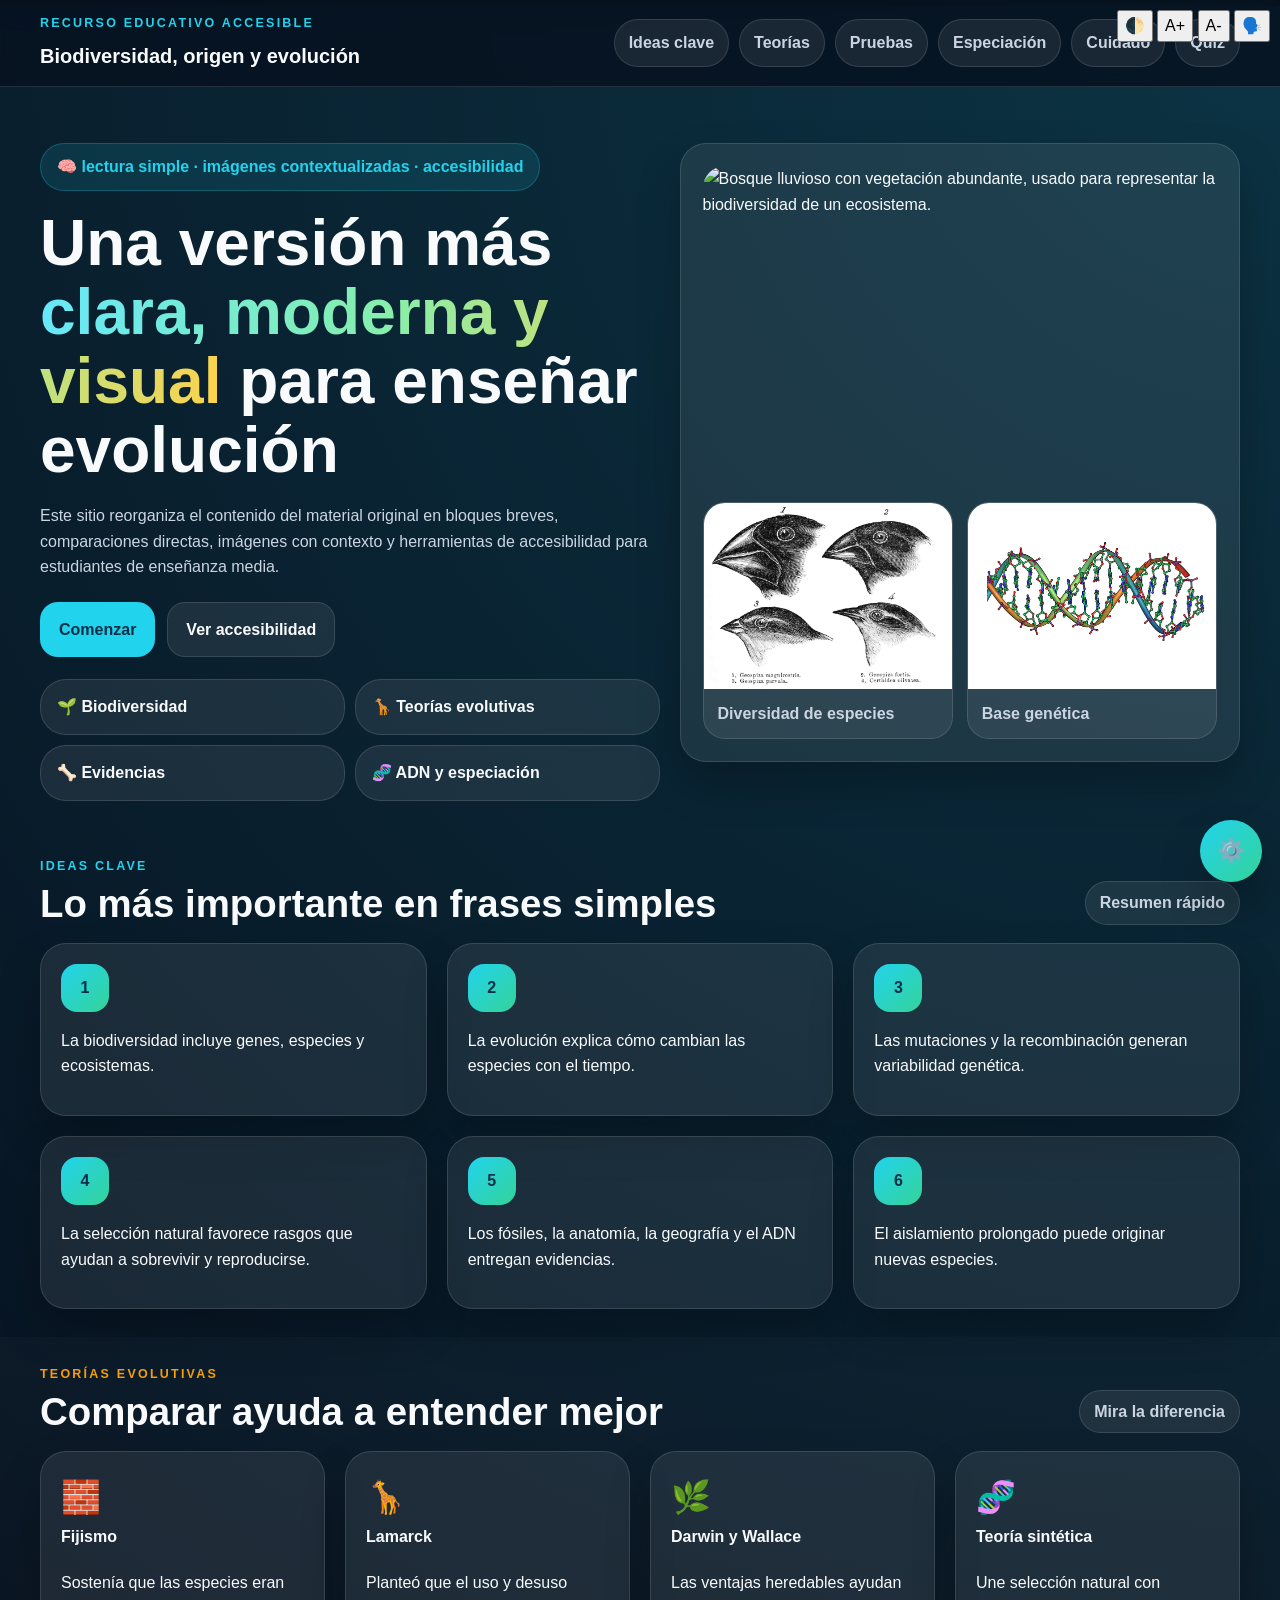
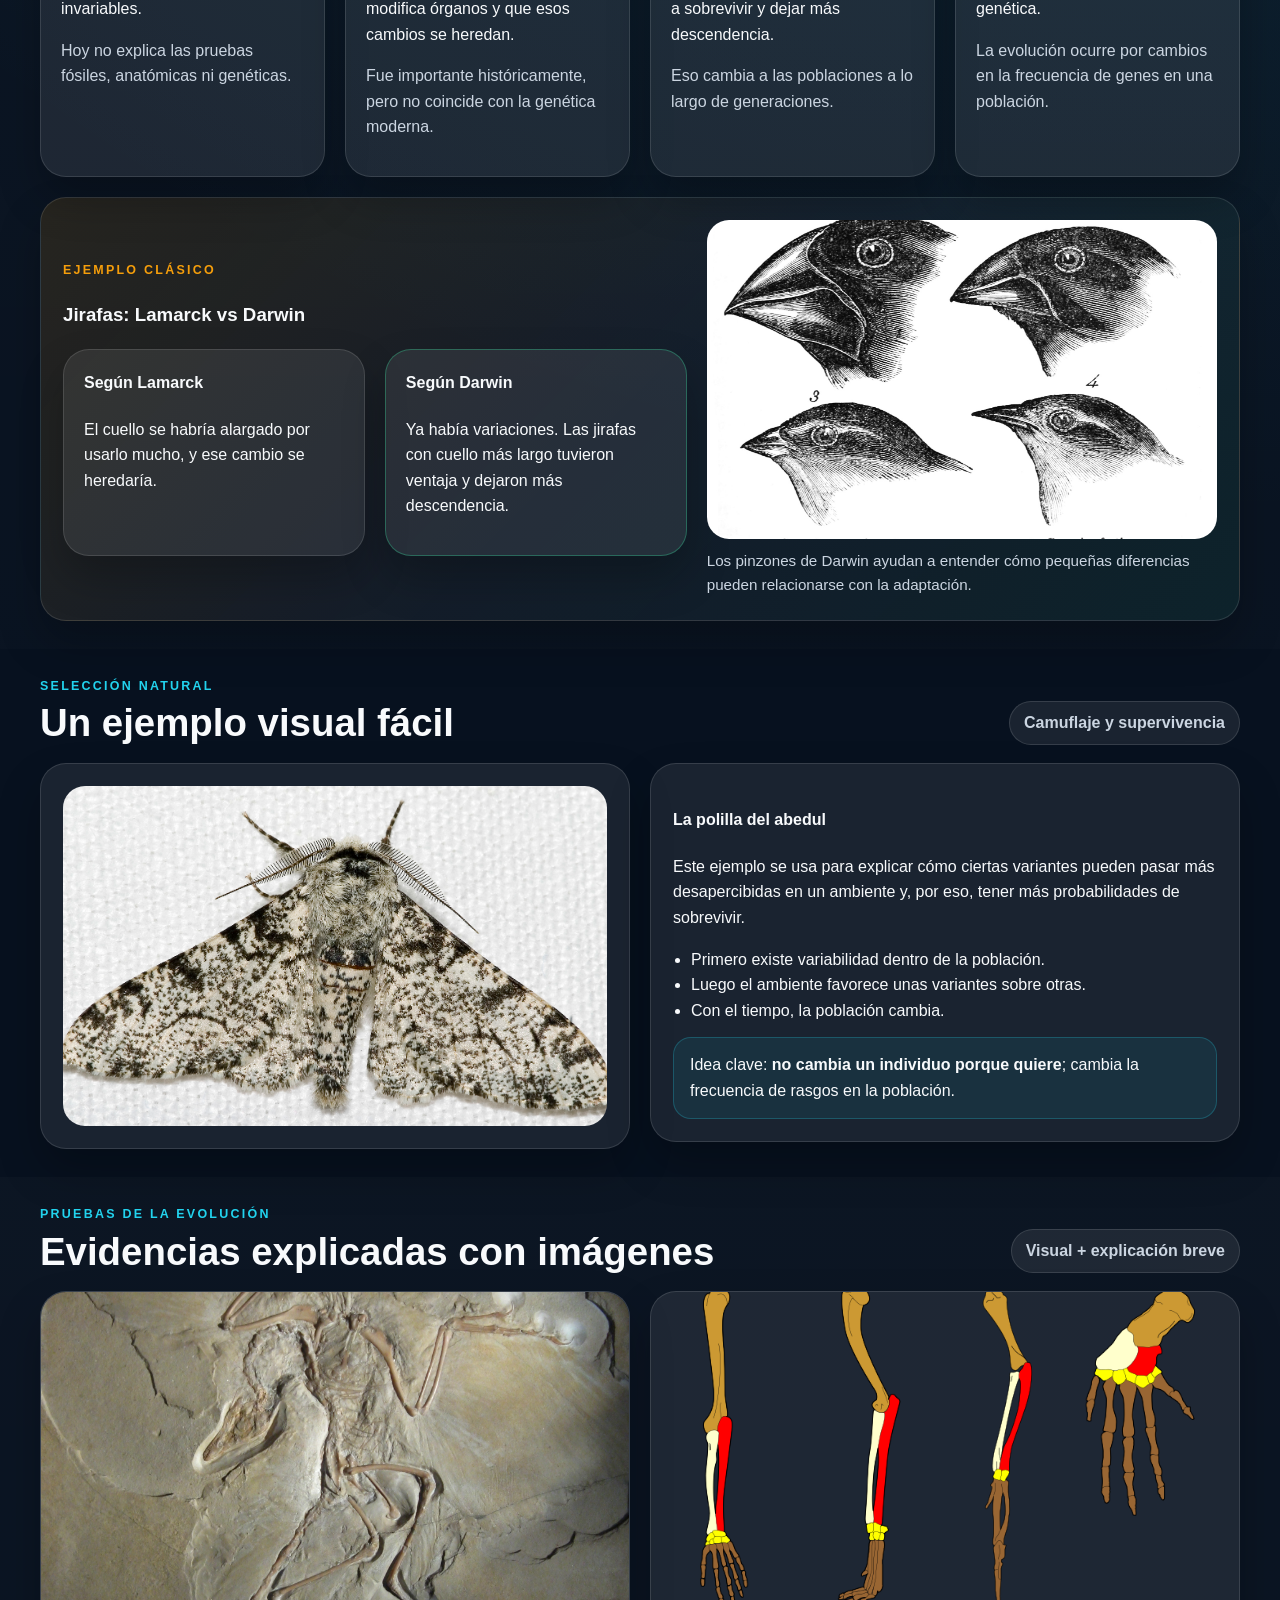
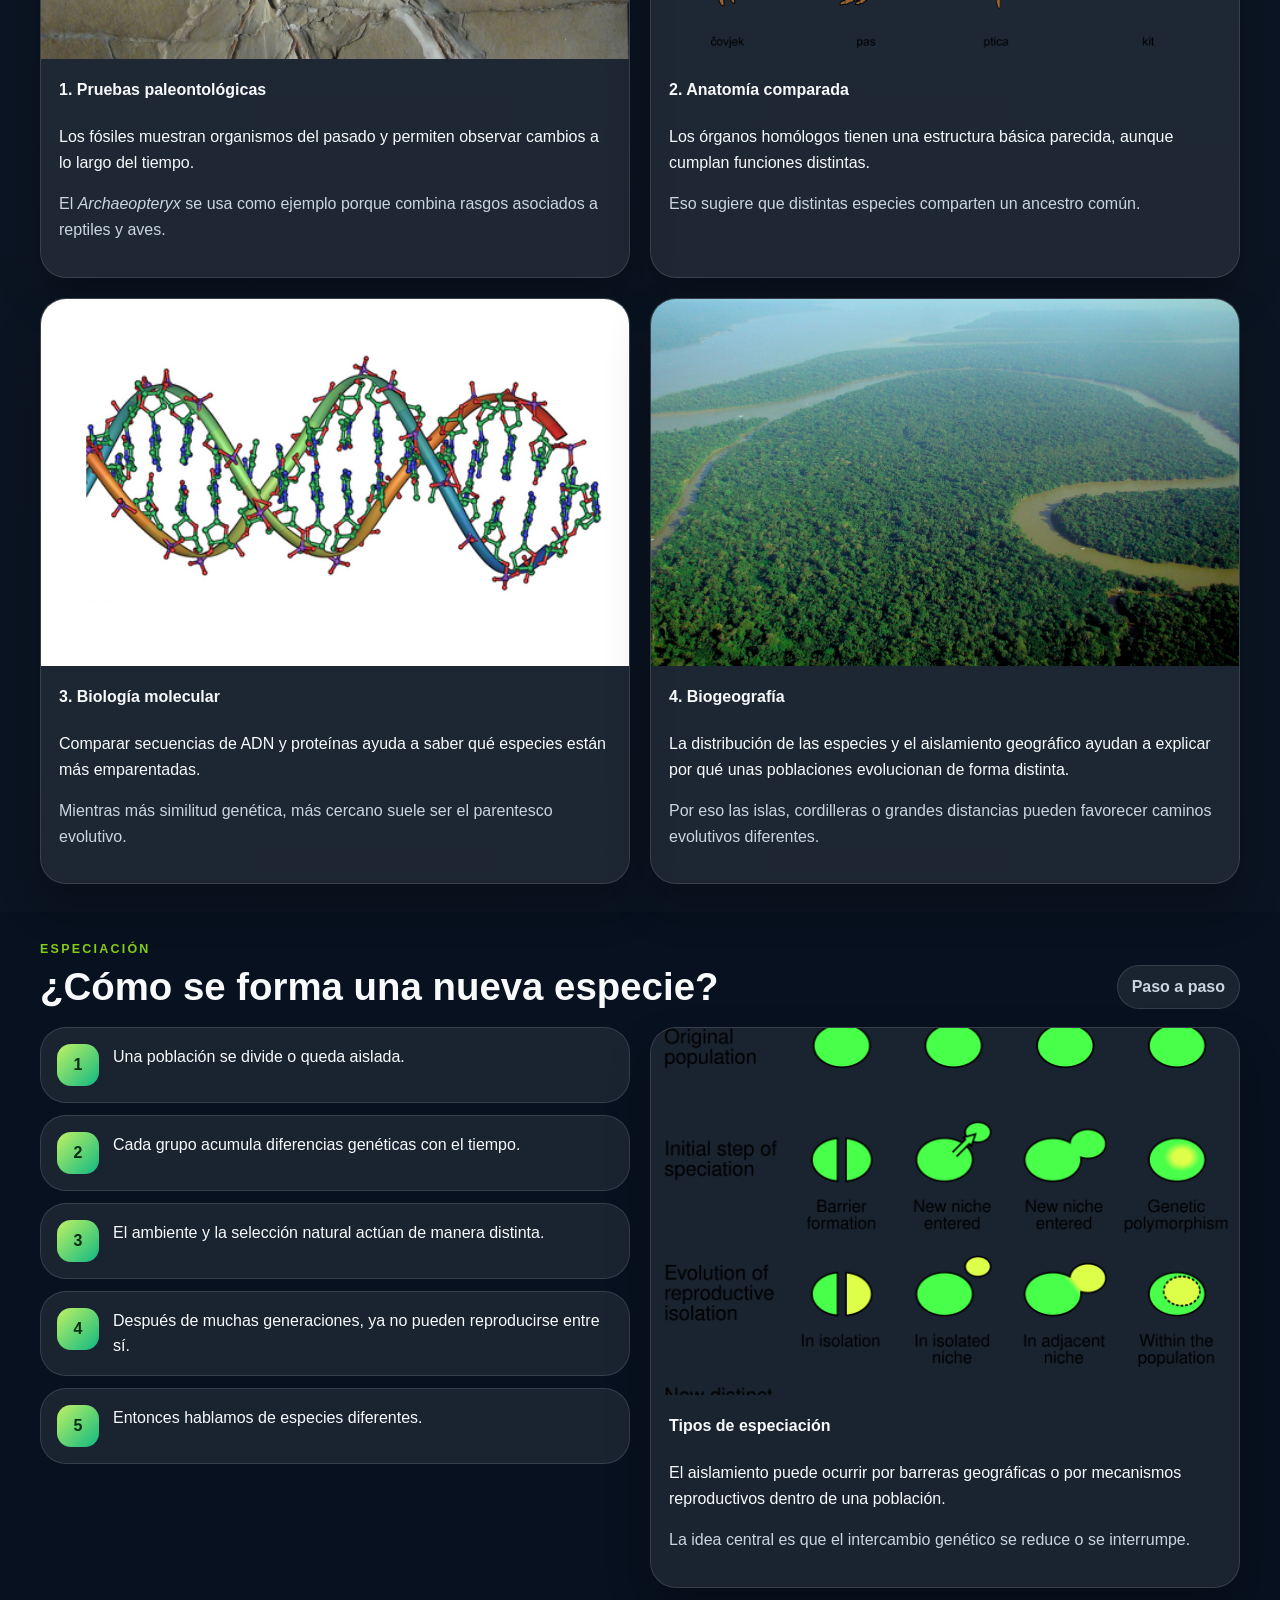
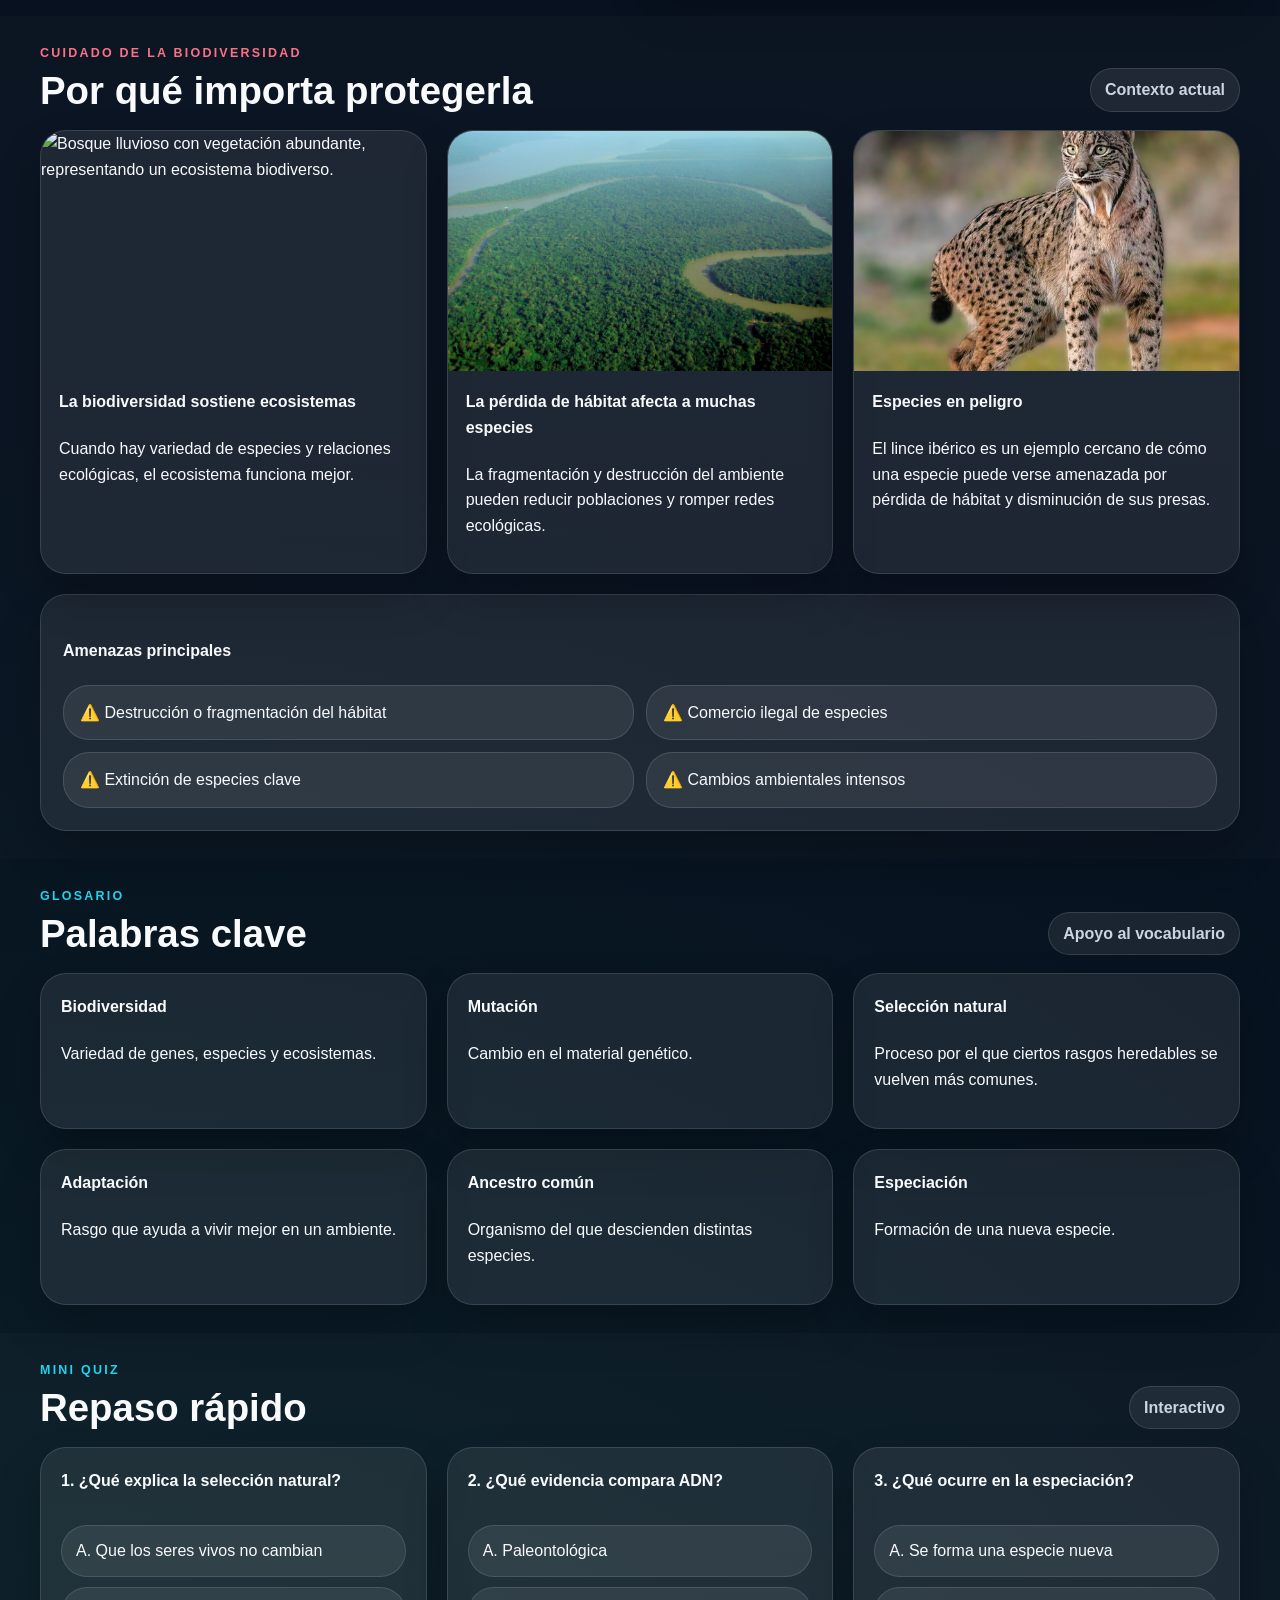
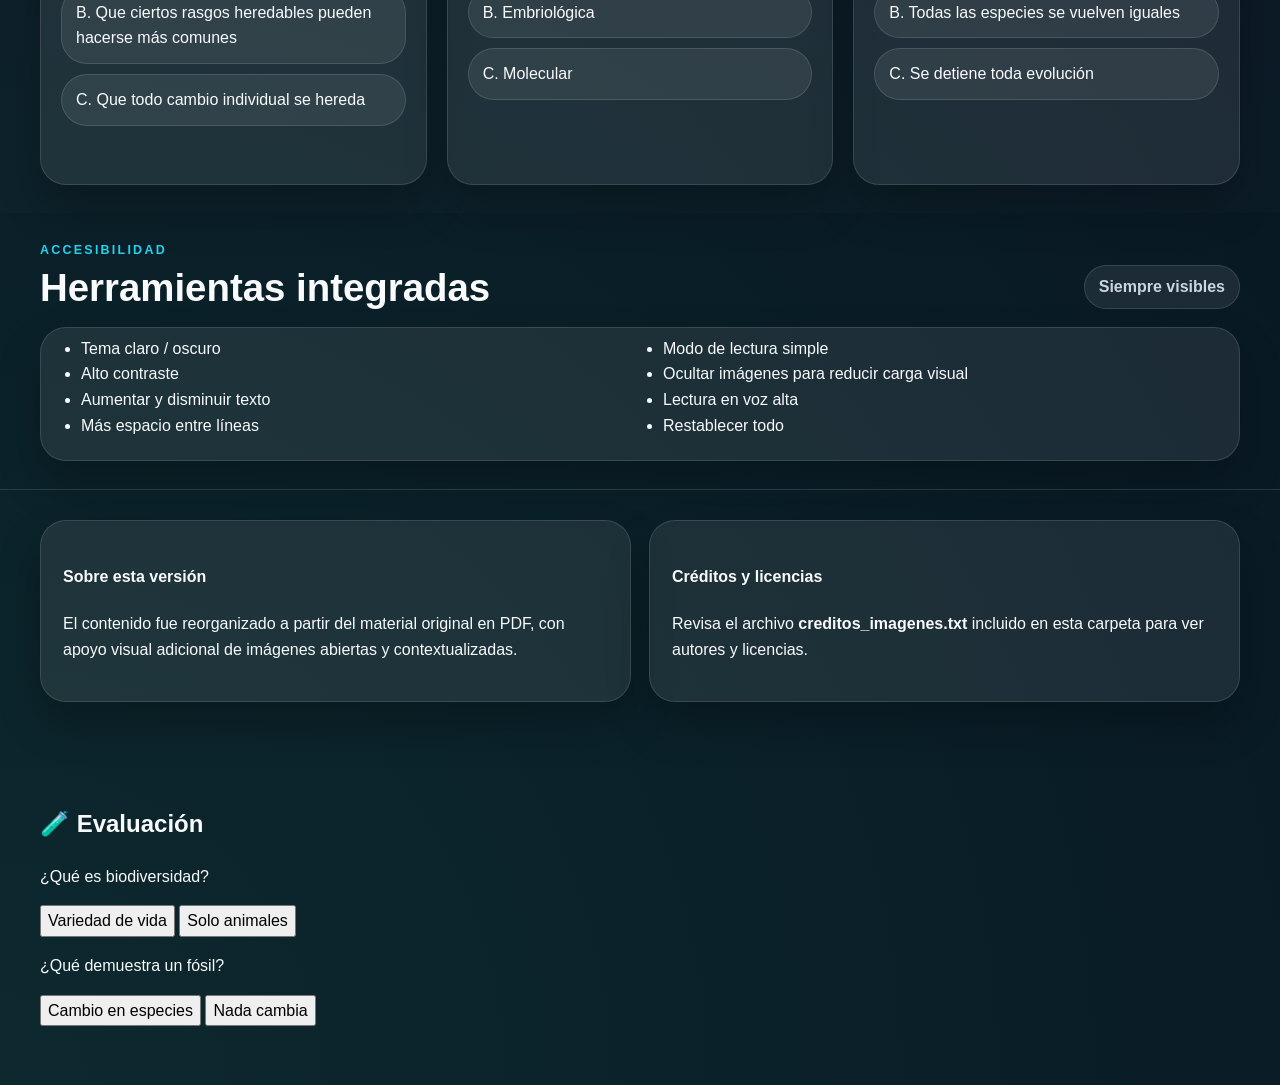
==== index.html @ 5fc5a7a3 "Add files via upload" ====
<!DOCTYPE html>
<html lang="es">
<head>
  <meta charset="UTF-8">
  <meta name="viewport" content="width=device-width, initial-scale=1.0">
  <title>Biodiversidad, origen y evolución | versión visual accesible</title>
  <meta name="description" content="Sitio educativo visual y accesible para enseñanza media sobre biodiversidad, origen y evolución.">
  <link rel="stylesheet" href="assets/css/styles.css">
</head>
<body>
  <a class="skip-link" href="#contenido">Saltar al contenido</a>

  <header class="site-header">
    <div class="container topbar">
      <div class="brand">
        <p class="eyebrow">Recurso educativo accesible</p>
        <h1>Biodiversidad, origen y evolución</h1>
      </div>
      <nav class="nav" aria-label="Navegación principal">
        <a href="#ideas">Ideas clave</a>
        <a href="#teorias">Teorías</a>
        <a href="#pruebas">Pruebas</a>
        <a href="#especiacion">Especiación</a>
        <a href="#cuidado">Cuidado</a>
        <a href="#quiz">Quiz</a>
      </nav>
    </div>
  </header>

  <main id="contenido">
    <section class="hero">
      <div class="container hero-grid">
        <div class="hero-copy">
          <span class="badge">🧠 lectura simple · imágenes contextualizadas · accesibilidad</span>
          <h2>Una versión más <span>clara, moderna y visual</span> para enseñar evolución</h2>
          <p>
            Este sitio reorganiza el contenido del material original en bloques breves, comparaciones directas,
            imágenes con contexto y herramientas de accesibilidad para estudiantes de enseñanza media.
          </p>
          <div class="cta-group">
            <a class="btn btn-primary" href="#ideas">Comenzar</a>
            <a class="btn btn-secondary" href="#accesibilidad">Ver accesibilidad</a>
          </div>
          <div class="hero-highlights">
            <div class="mini-card">🌱 Biodiversidad</div>
            <div class="mini-card">🦒 Teorías evolutivas</div>
            <div class="mini-card">🦴 Evidencias</div>
            <div class="mini-card">🧬 ADN y especiación</div>
          </div>
        </div>
        <div class="hero-visual panel image-stack">
          <img src="assets/img/biodiversidad-rainforest.jpg" alt="Bosque lluvioso con vegetación abundante, usado para representar la biodiversidad de un ecosistema." class="hero-main-image">
          <div class="stack-row">
            <article class="stack-card">
              <img src="assets/img/darwin-finches.jpg" alt="Ilustración clásica de pinzones de Darwin con picos distintos.">
              <p>Diversidad de especies</p>
            </article>
            <article class="stack-card">
              <img src="assets/img/dna-helix.png" alt="Ilustración de una doble hélice de ADN.">
              <p>Base genética</p>
            </article>
          </div>
        </div>
      </div>
    </section>

    <section id="ideas" class="section container">
      <div class="section-head">
        <div>
          <p class="eyebrow">Ideas clave</p>
          <h3>Lo más importante en frases simples</h3>
        </div>
        <span class="pill">Resumen rápido</span>
      </div>
      <div class="grid grid-3">
        <article class="card"><div class="num">1</div><p>La biodiversidad incluye genes, especies y ecosistemas.</p></article>
        <article class="card"><div class="num">2</div><p>La evolución explica cómo cambian las especies con el tiempo.</p></article>
        <article class="card"><div class="num">3</div><p>Las mutaciones y la recombinación generan variabilidad genética.</p></article>
        <article class="card"><div class="num">4</div><p>La selección natural favorece rasgos que ayudan a sobrevivir y reproducirse.</p></article>
        <article class="card"><div class="num">5</div><p>Los fósiles, la anatomía, la geografía y el ADN entregan evidencias.</p></article>
        <article class="card"><div class="num">6</div><p>El aislamiento prolongado puede originar nuevas especies.</p></article>
      </div>
    </section>

    <section id="teorias" class="section section-tinted">
      <div class="container">
        <div class="section-head">
          <div>
            <p class="eyebrow amber">Teorías evolutivas</p>
            <h3>Comparar ayuda a entender mejor</h3>
          </div>
          <span class="pill">Mira la diferencia</span>
        </div>

        <div class="grid grid-4">
          <article class="card theory-card">
            <div class="icon">🧱</div>
            <h4>Fijismo</h4>
            <p>Sostenía que las especies eran invariables.</p>
            <p class="muted">Hoy no explica las pruebas fósiles, anatómicas ni genéticas.</p>
          </article>
          <article class="card theory-card">
            <div class="icon">🦒</div>
            <h4>Lamarck</h4>
            <p>Planteó que el uso y desuso modifica órganos y que esos cambios se heredan.</p>
            <p class="muted">Fue importante históricamente, pero no coincide con la genética moderna.</p>
          </article>
          <article class="card theory-card">
            <div class="icon">🌿</div>
            <h4>Darwin y Wallace</h4>
            <p>Las ventajas heredables ayudan a sobrevivir y dejar más descendencia.</p>
            <p class="muted">Eso cambia a las poblaciones a lo largo de generaciones.</p>
          </article>
          <article class="card theory-card">
            <div class="icon">🧬</div>
            <h4>Teoría sintética</h4>
            <p>Une selección natural con genética.</p>
            <p class="muted">La evolución ocurre por cambios en la frecuencia de genes en una población.</p>
          </article>
        </div>

        <div class="compare panel">
          <div class="compare-copy">
            <p class="eyebrow amber">Ejemplo clásico</p>
            <h3>Jirafas: Lamarck vs Darwin</h3>
            <div class="grid grid-2 compare-grid">
              <article class="card compare-card">
                <h4>Según Lamarck</h4>
                <p>El cuello se habría alargado por usarlo mucho, y ese cambio se heredaría.</p>
              </article>
              <article class="card compare-card positive">
                <h4>Según Darwin</h4>
                <p>Ya había variaciones. Las jirafas con cuello más largo tuvieron ventaja y dejaron más descendencia.</p>
              </article>
            </div>
          </div>
          <div class="compare-image">
            <img src="assets/img/darwin-finches.jpg" alt="Ilustración de pinzones de Darwin con picos distintos, usada para representar la idea de adaptación y selección natural.">
            <p class="caption">Los pinzones de Darwin ayudan a entender cómo pequeñas diferencias pueden relacionarse con la adaptación.</p>
          </div>
        </div>
      </div>
    </section>

    <section class="section container">
      <div class="section-head">
        <div>
          <p class="eyebrow">Selección natural</p>
          <h3>Un ejemplo visual fácil</h3>
        </div>
        <span class="pill">Camuflaje y supervivencia</span>
      </div>

      <div class="grid grid-2 feature-grid">
        <article class="panel image-panel">
          <img src="assets/img/peppered-moth.jpg" alt="Polilla del abedul con patrón moteado, ejemplo clásico usado para explicar selección natural e industrial melanism.">
        </article>
        <article class="panel feature-copy">
          <h4>La polilla del abedul</h4>
          <p>
            Este ejemplo se usa para explicar cómo ciertas variantes pueden pasar más desapercibidas en un ambiente y, por eso,
            tener más probabilidades de sobrevivir.
          </p>
          <ul class="clean-list">
            <li>Primero existe variabilidad dentro de la población.</li>
            <li>Luego el ambiente favorece unas variantes sobre otras.</li>
            <li>Con el tiempo, la población cambia.</li>
          </ul>
          <div class="callout">Idea clave: <strong>no cambia un individuo porque quiere</strong>; cambia la frecuencia de rasgos en la población.</div>
        </article>
      </div>
    </section>

    <section id="pruebas" class="section section-tinted">
      <div class="container">
        <div class="section-head">
          <div>
            <p class="eyebrow cyan">Pruebas de la evolución</p>
            <h3>Evidencias explicadas con imágenes</h3>
          </div>
          <span class="pill">Visual + explicación breve</span>
        </div>

        <div class="grid grid-2 image-lesson-grid">
          <article class="image-card panel">
            <img src="assets/img/archaeopteryx.jpg" alt="Fósil de Archaeopteryx, usado como ejemplo de forma transicional en evolución.">
            <div class="image-card-content">
              <h4>1. Pruebas paleontológicas</h4>
              <p>Los fósiles muestran organismos del pasado y permiten observar cambios a lo largo del tiempo.</p>
              <p class="muted">El <em>Archaeopteryx</em> se usa como ejemplo porque combina rasgos asociados a reptiles y aves.</p>
            </div>
          </article>

          <article class="image-card panel">
            <img src="assets/img/homologia-vertebrados.png" alt="Diagrama de estructuras homólogas en extremidades de vertebrados.">
            <div class="image-card-content">
              <h4>2. Anatomía comparada</h4>
              <p>Los órganos homólogos tienen una estructura básica parecida, aunque cumplan funciones distintas.</p>
              <p class="muted">Eso sugiere que distintas especies comparten un ancestro común.</p>
            </div>
          </article>

          <article class="image-card panel">
            <img src="assets/img/dna-helix.png" alt="Ilustración de una doble hélice de ADN para representar evidencia molecular.">
            <div class="image-card-content">
              <h4>3. Biología molecular</h4>
              <p>Comparar secuencias de ADN y proteínas ayuda a saber qué especies están más emparentadas.</p>
              <p class="muted">Mientras más similitud genética, más cercano suele ser el parentesco evolutivo.</p>
            </div>
          </article>

          <article class="image-card panel">
            <img src="assets/img/amazon-rainforest-aerial.jpg" alt="Vista aérea de la selva amazónica desde arriba.">
            <div class="image-card-content">
              <h4>4. Biogeografía</h4>
              <p>La distribución de las especies y el aislamiento geográfico ayudan a explicar por qué unas poblaciones evolucionan de forma distinta.</p>
              <p class="muted">Por eso las islas, cordilleras o grandes distancias pueden favorecer caminos evolutivos diferentes.</p>
            </div>
          </article>
        </div>
      </div>
    </section>

    <section id="especiacion" class="section container">
      <div class="section-head">
        <div>
          <p class="eyebrow lime">Especiación</p>
          <h3>¿Cómo se forma una nueva especie?</h3>
        </div>
        <span class="pill">Paso a paso</span>
      </div>

      <div class="grid grid-2 speciation-grid">
        <div class="steps-col">
          <article class="step"><span class="step-num">1</span><p>Una población se divide o queda aislada.</p></article>
          <article class="step"><span class="step-num">2</span><p>Cada grupo acumula diferencias genéticas con el tiempo.</p></article>
          <article class="step"><span class="step-num">3</span><p>El ambiente y la selección natural actúan de manera distinta.</p></article>
          <article class="step"><span class="step-num">4</span><p>Después de muchas generaciones, ya no pueden reproducirse entre sí.</p></article>
          <article class="step"><span class="step-num">5</span><p>Entonces hablamos de especies diferentes.</p></article>
        </div>
        <article class="image-card panel">
          <img src="assets/img/speciation-modes.png" alt="Diagrama de distintos modos de especiación.">
          <div class="image-card-content">
            <h4>Tipos de especiación</h4>
            <p>El aislamiento puede ocurrir por barreras geográficas o por mecanismos reproductivos dentro de una población.</p>
            <p class="muted">La idea central es que el intercambio genético se reduce o se interrumpe.</p>
          </div>
        </article>
      </div>
    </section>

    <section id="cuidado" class="section section-tinted">
      <div class="container">
        <div class="section-head">
          <div>
            <p class="eyebrow rose">Cuidado de la biodiversidad</p>
            <h3>Por qué importa protegerla</h3>
          </div>
          <span class="pill">Contexto actual</span>
        </div>

        <div class="grid grid-3">
          <article class="image-card panel">
            <img src="assets/img/biodiversidad-rainforest.jpg" alt="Bosque lluvioso con vegetación abundante, representando un ecosistema biodiverso.">
            <div class="image-card-content">
              <h4>La biodiversidad sostiene ecosistemas</h4>
              <p>Cuando hay variedad de especies y relaciones ecológicas, el ecosistema funciona mejor.</p>
            </div>
          </article>

          <article class="image-card panel">
            <img src="assets/img/amazon-rainforest-aerial.jpg" alt="Vista aérea de la selva amazónica, usada para representar la escala de los ecosistemas y la fragmentación del hábitat.">
            <div class="image-card-content">
              <h4>La pérdida de hábitat afecta a muchas especies</h4>
              <p>La fragmentación y destrucción del ambiente pueden reducir poblaciones y romper redes ecológicas.</p>
            </div>
          </article>

          <article class="image-card panel">
            <img src="assets/img/lince-iberico.jpg" alt="Lince ibérico en estado silvestre.">
            <div class="image-card-content">
              <h4>Especies en peligro</h4>
              <p>El lince ibérico es un ejemplo cercano de cómo una especie puede verse amenazada por pérdida de hábitat y disminución de sus presas.</p>
            </div>
          </article>
        </div>

        <div class="threats panel">
          <h4>Amenazas principales</h4>
          <div class="threat-grid">
            <div class="threat">⚠️ Destrucción o fragmentación del hábitat</div>
            <div class="threat">⚠️ Comercio ilegal de especies</div>
            <div class="threat">⚠️ Extinción de especies clave</div>
            <div class="threat">⚠️ Cambios ambientales intensos</div>
          </div>
        </div>
      </div>
    </section>

    <section class="section container">
      <div class="section-head">
        <div>
          <p class="eyebrow">Glosario</p>
          <h3>Palabras clave</h3>
        </div>
        <span class="pill">Apoyo al vocabulario</span>
      </div>

      <div class="grid grid-3">
        <article class="card"><h4>Biodiversidad</h4><p>Variedad de genes, especies y ecosistemas.</p></article>
        <article class="card"><h4>Mutación</h4><p>Cambio en el material genético.</p></article>
        <article class="card"><h4>Selección natural</h4><p>Proceso por el que ciertos rasgos heredables se vuelven más comunes.</p></article>
        <article class="card"><h4>Adaptación</h4><p>Rasgo que ayuda a vivir mejor en un ambiente.</p></article>
        <article class="card"><h4>Ancestro común</h4><p>Organismo del que descienden distintas especies.</p></article>
        <article class="card"><h4>Especiación</h4><p>Formación de una nueva especie.</p></article>
      </div>
    </section>

    <section id="quiz" class="section section-tinted">
      <div class="container">
        <div class="section-head">
          <div>
            <p class="eyebrow cyan">Mini quiz</p>
            <h3>Repaso rápido</h3>
          </div>
          <span class="pill">Interactivo</span>
        </div>

        <div class="grid grid-3 quiz-grid">
          <article class="card quiz-card" data-answer="b">
            <h4>1. ¿Qué explica la selección natural?</h4>
            <button class="answer" data-choice="a">A. Que los seres vivos no cambian</button>
            <button class="answer" data-choice="b">B. Que ciertos rasgos heredables pueden hacerse más comunes</button>
            <button class="answer" data-choice="c">C. Que todo cambio individual se hereda</button>
            <p class="feedback" aria-live="polite"></p>
          </article>

          <article class="card quiz-card" data-answer="c">
            <h4>2. ¿Qué evidencia compara ADN?</h4>
            <button class="answer" data-choice="a">A. Paleontológica</button>
            <button class="answer" data-choice="b">B. Embriológica</button>
            <button class="answer" data-choice="c">C. Molecular</button>
            <p class="feedback" aria-live="polite"></p>
          </article>

          <article class="card quiz-card" data-answer="a">
            <h4>3. ¿Qué ocurre en la especiación?</h4>
            <button class="answer" data-choice="a">A. Se forma una especie nueva</button>
            <button class="answer" data-choice="b">B. Todas las especies se vuelven iguales</button>
            <button class="answer" data-choice="c">C. Se detiene toda evolución</button>
            <p class="feedback" aria-live="polite"></p>
          </article>
        </div>
      </div>
    </section>

    <section id="accesibilidad" class="section container">
      <div class="section-head">
        <div>
          <p class="eyebrow">Accesibilidad</p>
          <h3>Herramientas integradas</h3>
        </div>
        <span class="pill">Siempre visibles</span>
      </div>
      <div class="panel access-panel">
        <ul class="clean-list two-cols">
          <li>Tema claro / oscuro</li>
          <li>Alto contraste</li>
          <li>Aumentar y disminuir texto</li>
          <li>Más espacio entre líneas</li>
          <li>Modo de lectura simple</li>
          <li>Ocultar imágenes para reducir carga visual</li>
          <li>Lectura en voz alta</li>
          <li>Restablecer todo</li>
        </ul>
      </div>
    </section>
  </main>

  <footer class="site-footer">
    <div class="container footer-grid">
      <div class="panel">
        <h4>Sobre esta versión</h4>
        <p>
          El contenido fue reorganizado a partir del material original en PDF, con apoyo visual adicional de imágenes abiertas y contextualizadas.
        </p>
      </div>
      <div class="panel">
        <h4>Créditos y licencias</h4>
        <p>Revisa el archivo <strong>creditos_imagenes.txt</strong> incluido en esta carpeta para ver autores y licencias.</p>
      </div>
    </div>
  </footer>

  <button class="a11y-toggle" id="a11yToggle" aria-label="Abrir herramientas de accesibilidad">⚙️</button>

  <aside class="a11y-panel" id="a11yPanel" aria-label="Herramientas de accesibilidad" hidden>
    <h4>Herramientas de accesibilidad</h4>
    <div class="tool-grid">
      <button type="button" class="tool-btn" id="themeBtn">🌓 Tema</button>
      <button type="button" class="tool-btn" id="contrastBtn">🖤 Contraste</button>
      <button type="button" class="tool-btn" id="fontUpBtn">A+ Texto</button>
      <button type="button" class="tool-btn" id="fontDownBtn">A- Texto</button>
      <button type="button" class="tool-btn" id="spacingBtn">↕ Interlineado</button>
      <button type="button" class="tool-btn" id="dyslexiaBtn">🔤 Lectura simple</button>
      <button type="button" class="tool-btn" id="imagesBtn">🖼 Mostrar / ocultar imágenes</button>
      <button type="button" class="tool-btn" id="focusBtn">🎯 Modo foco</button>
      <button type="button" class="tool-btn tool-btn-full" id="readBtn">🗣 Leer contenido</button>
      <button type="button" class="tool-btn tool-btn-full" id="stopBtn">⏹ Detener lectura</button>
      <button type="button" class="tool-btn tool-btn-full" id="resetBtn">🔄 Restablecer todo</button>
    </div>
  </aside>

  <script src="assets/js/app.js"></script>

<!-- TOOLBAR ACCESIBILIDAD -->
<div id="toolbar" style="position:fixed;top:10px;right:10px;z-index:999;">
<button onclick="toggleTheme()">🌓</button>
<button onclick="incFont()">A+</button>
<button onclick="decFont()">A-</button>
<button onclick="leerPagina()">🗣️</button>
</div>

<!-- PROGRESO -->
<div style="position:fixed;top:0;left:0;width:100%;height:6px;background:#111;">
<div id="bar" style="height:100%;width:0%;background:#22d3ee;"></div>
</div>

<!-- QUIZ -->
<section style="padding:40px;">
<h2>🧪 Evaluación</h2>
<p>¿Qué es biodiversidad?</p>
<button onclick="q(1)">Variedad de vida</button>
<button onclick="q(0)">Solo animales</button>

<p>¿Qué demuestra un fósil?</p>
<button onclick="q2(1)">Cambio en especies</button>
<button onclick="q2(0)">Nada cambia</button>

<h3 id="nota"></h3>
</section>

</body>
</html>
---- assets/css/styles.css ----
:root {
  --bg: #07111f;
  --surface: rgba(255,255,255,0.08);
  --surface-strong: rgba(255,255,255,0.12);
  --line: rgba(255,255,255,0.12);
  --text: #f8fafc;
  --muted: #cbd5e1;
  --primary: #22d3ee;
  --secondary: #34d399;
  --accent: #f59e0b;
  --rose: #fb7185;
  --lime: #84cc16;
  --shadow: 0 22px 44px rgba(0,0,0,0.24);
  --radius: 26px;
  --font-scale: 1;
  --line-scale: 1.6;
  --content-width: min(1200px, calc(100% - 32px));
}

body.light {
  --bg: #f8fafc;
  --surface: rgba(255,255,255,0.95);
  --surface-strong: #ffffff;
  --line: rgba(15,23,42,0.08);
  --text: #0f172a;
  --muted: #475569;
  --shadow: 0 18px 36px rgba(15,23,42,0.08);
}

body.contrast {
  --bg: #000000;
  --surface: #121212;
  --surface-strong: #1b1b1b;
  --line: #ffffff;
  --text: #ffffff;
  --muted: #f3f4f6;
  --primary: #00ffff;
  --secondary: #00ff95;
  --accent: #ffd400;
  --rose: #ff5d5d;
  --lime: #c7ff3d;
}

body.dyslexia {
  font-family: Verdana, Arial, sans-serif;
  letter-spacing: 0.02em;
  word-spacing: 0.06em;
}

body.spacious {
  --line-scale: 1.95;
}

body.focus-mode main {
  max-width: 980px;
  margin: 0 auto;
}

body.hide-images img,
body.hide-images .image-card img,
body.hide-images .stack-card img,
body.hide-images .hero-main-image {
  display: none !important;
}

* { box-sizing: border-box; }
html { scroll-behavior: smooth; }
body {
  margin: 0;
  color: var(--text);
  background:
    radial-gradient(circle at top right, rgba(34,211,238,.18), transparent 28%),
    radial-gradient(circle at bottom left, rgba(52,211,153,.12), transparent 30%),
    var(--bg);
  font-family: Inter, Arial, Helvetica, sans-serif;
  font-size: calc(16px * var(--font-scale));
  line-height: var(--line-scale);
}
img { max-width: 100%; display: block; }
a { color: inherit; }
button { font: inherit; }
.container { width: var(--content-width); margin: 0 auto; }
.skip-link {
  position: absolute;
  left: 16px;
  top: -100px;
  background: #ffffff;
  color: #000000;
  padding: 10px 14px;
  border-radius: 12px;
  z-index: 100;
}
.skip-link:focus { top: 16px; }
.site-header {
  position: sticky;
  top: 0;
  z-index: 30;
  backdrop-filter: blur(14px);
  background: color-mix(in srgb, var(--bg) 84%, transparent);
  border-bottom: 1px solid var(--line);
}
.topbar {
  display: flex;
  justify-content: space-between;
  align-items: center;
  gap: 16px;
  padding: 14px 0;
  flex-wrap: wrap;
}
.brand h1 { margin: 0; font-size: 1.25rem; }
.nav { display: flex; gap: 10px; flex-wrap: wrap; }
.nav a {
  text-decoration: none;
  border: 1px solid var(--line);
  background: var(--surface);
  padding: 10px 14px;
  border-radius: 999px;
  color: var(--muted);
  font-weight: 700;
}
.eyebrow {
  margin: 0 0 6px;
  color: var(--primary);
  text-transform: uppercase;
  letter-spacing: .18em;
  font-size: .78rem;
  font-weight: 900;
}
.eyebrow.amber { color: var(--accent); }
.eyebrow.cyan { color: var(--primary); }
.eyebrow.lime { color: var(--lime); }
.eyebrow.rose { color: var(--rose); }
.hero { padding: 56px 0 28px; }
.hero-grid,
.grid { display: grid; gap: 20px; }
.hero-grid { grid-template-columns: 1.05fr .95fr; align-items: start; }
.grid-2 { grid-template-columns: repeat(2, 1fr); }
.grid-3 { grid-template-columns: repeat(3, 1fr); }
.grid-4 { grid-template-columns: repeat(4, 1fr); }
.badge {
  display: inline-flex;
  align-items: center;
  gap: 8px;
  background: rgba(34,211,238,.12);
  border: 1px solid rgba(34,211,238,.24);
  color: var(--primary);
  padding: 10px 16px;
  border-radius: 999px;
  font-weight: 800;
}
.hero h2 {
  margin: 18px 0;
  font-size: clamp(2.2rem, 5vw, 4.5rem);
  line-height: 1.08;
}
.hero h2 span {
  background: linear-gradient(90deg, #67e8f9, #86efac, #fcd34d);
  -webkit-background-clip: text;
  background-clip: text;
  color: transparent;
}
.hero p { color: var(--muted); max-width: 72ch; }
.cta-group { display: flex; gap: 12px; flex-wrap: wrap; margin-top: 22px; }
.btn {
  display: inline-flex;
  align-items: center;
  justify-content: center;
  text-decoration: none;
  padding: 14px 18px;
  border-radius: 18px;
  border: 1px solid var(--line);
  font-weight: 800;
}
.btn-primary {
  background: var(--primary);
  color: #082f49;
  border-color: transparent;
}
.btn-secondary { background: var(--surface); }
.hero-highlights { display: grid; grid-template-columns: repeat(2, minmax(0,1fr)); gap: 10px; margin-top: 22px; }
.mini-card,
.card,
.panel,
.step,
.threat,
.answer,
.pill,
.tool-btn {
  border: 1px solid var(--line);
  background: var(--surface);
  border-radius: var(--radius);
}
.mini-card { padding: 14px 16px; font-weight: 700; }
.panel,
.card { box-shadow: var(--shadow); }
.panel { padding: 22px; }
.card { padding: 20px; }
.hero-main-image,
.image-card img,
.image-panel img,
.compare-image img {
  width: 100%;
  aspect-ratio: 16 / 10;
  object-fit: cover;
  border-radius: 22px;
}
.image-stack { display: grid; gap: 14px; }
.stack-row { display: grid; grid-template-columns: repeat(2, 1fr); gap: 14px; }
.stack-card { background: var(--surface); border: 1px solid var(--line); border-radius: 22px; overflow: hidden; }
.stack-card img { width: 100%; aspect-ratio: 4 / 3; object-fit: cover; }
.stack-card p { margin: 0; padding: 12px 14px; font-weight: 700; }
.section { padding: 28px 0; }
.section-tinted { background: linear-gradient(180deg, rgba(255,255,255,.02), rgba(255,255,255,.01)); }
.section-head {
  display: flex;
  justify-content: space-between;
  align-items: end;
  gap: 16px;
  margin-bottom: 18px;
  flex-wrap: wrap;
}
.section-head h3 { margin: 0; font-size: clamp(1.8rem, 3vw, 3rem); line-height: 1.1; }
.pill {
  padding: 8px 14px;
  border-radius: 999px;
  color: var(--muted);
  font-weight: 700;
}
.num {
  width: 48px;
  height: 48px;
  display: grid;
  place-items: center;
  border-radius: 16px;
  font-weight: 900;
  color: #082f49;
  background: linear-gradient(135deg, var(--primary), var(--secondary));
  margin-bottom: 12px;
}
.icon { font-size: 2rem; }
.muted { color: var(--muted); }
.theory-card h4,
.image-card-content h4,
.card h4 { margin-top: 0; }
.compare {
  display: grid;
  grid-template-columns: 1.1fr .9fr;
  gap: 20px;
  align-items: center;
  margin-top: 20px;
  background: linear-gradient(135deg, rgba(245,158,11,.12), rgba(255,255,255,.04), rgba(52,211,153,.08));
}
.compare-grid { margin-top: 14px; }
.compare-card.positive { border-color: rgba(52,211,153,.35); }
.caption { margin: 10px 0 0; color: var(--muted); font-size: .95rem; }
.feature-grid,
.speciation-grid,
.footer-grid { align-items: start; }
.clean-list { margin: 0; padding-left: 18px; }
.callout {
  margin-top: 14px;
  padding: 14px 16px;
  border-radius: 18px;
  background: rgba(34,211,238,.08);
  border: 1px solid rgba(34,211,238,.24);
}
.image-card { overflow: hidden; padding: 0; }
.image-card img { border-radius: 0; }
.image-card-content { padding: 18px; }
.steps-col { display: grid; gap: 12px; }
.step {
  display: flex;
  gap: 14px;
  padding: 16px;
  align-items: start;
}
.step p { margin: 0; }
.step-num {
  min-width: 42px;
  height: 42px;
  display: grid;
  place-items: center;
  border-radius: 14px;
  background: linear-gradient(135deg, #bef264, #10b981);
  color: #052e16;
  font-weight: 900;
}
.threats { margin-top: 20px; }
.threat-grid { display: grid; grid-template-columns: repeat(2, 1fr); gap: 12px; }
.threat { padding: 14px 16px; }
.quiz-card { display: grid; gap: 10px; align-content: start; }
.answer {
  text-align: left;
  padding: 12px 14px;
  color: var(--text);
  cursor: pointer;
}
.answer.correct {
  border-color: rgba(52,211,153,.4);
  background: rgba(52,211,153,.14);
}
.answer.wrong {
  border-color: rgba(251,113,133,.4);
  background: rgba(251,113,133,.12);
}
.feedback { min-height: 24px; margin: 4px 0 0; font-weight: 700; }
.two-cols { columns: 2; column-gap: 28px; }
.site-footer { padding: 30px 0 44px; border-top: 1px solid var(--line); }
.footer-grid { display: grid; grid-template-columns: repeat(2, 1fr); gap: 18px; }
.a11y-toggle {
  position: fixed;
  right: 18px;
  bottom: 18px;
  width: 62px;
  height: 62px;
  border: 0;
  border-radius: 50%;
  background: linear-gradient(135deg, var(--primary), var(--secondary));
  color: #06223a;
  font-size: 1.4rem;
  font-weight: 900;
  cursor: pointer;
  box-shadow: var(--shadow);
  z-index: 60;
}
.a11y-panel {
  position: fixed;
  right: 18px;
  bottom: 92px;
  width: min(360px, calc(100% - 36px));
  padding: 16px;
  background: var(--surface-strong);
  border: 1px solid var(--line);
  border-radius: 24px;
  box-shadow: var(--shadow);
  z-index: 59;
}
.tool-grid { display: grid; grid-template-columns: repeat(2, 1fr); gap: 10px; }
.tool-btn {
  padding: 12px;
  color: var(--text);
  cursor: pointer;
}
.tool-btn-full { grid-column: 1 / -1; }
.access-panel { padding-top: 8px; }

@media (max-width: 1024px) {
  .hero-grid,
  .grid-4,
  .grid-3,
  .compare,
  .footer-grid { grid-template-columns: 1fr 1fr; }
}

@media (max-width: 760px) {
  .nav { display: none; }
  .hero-grid,
  .grid-4,
  .grid-3,
  .grid-2,
  .compare,
  .footer-grid,
  .threat-grid,
  .stack-row { grid-template-columns: 1fr; }
  .hero-highlights { grid-template-columns: 1fr; }
  .topbar { align-items: start; }
  .two-cols { columns: 1; }
}
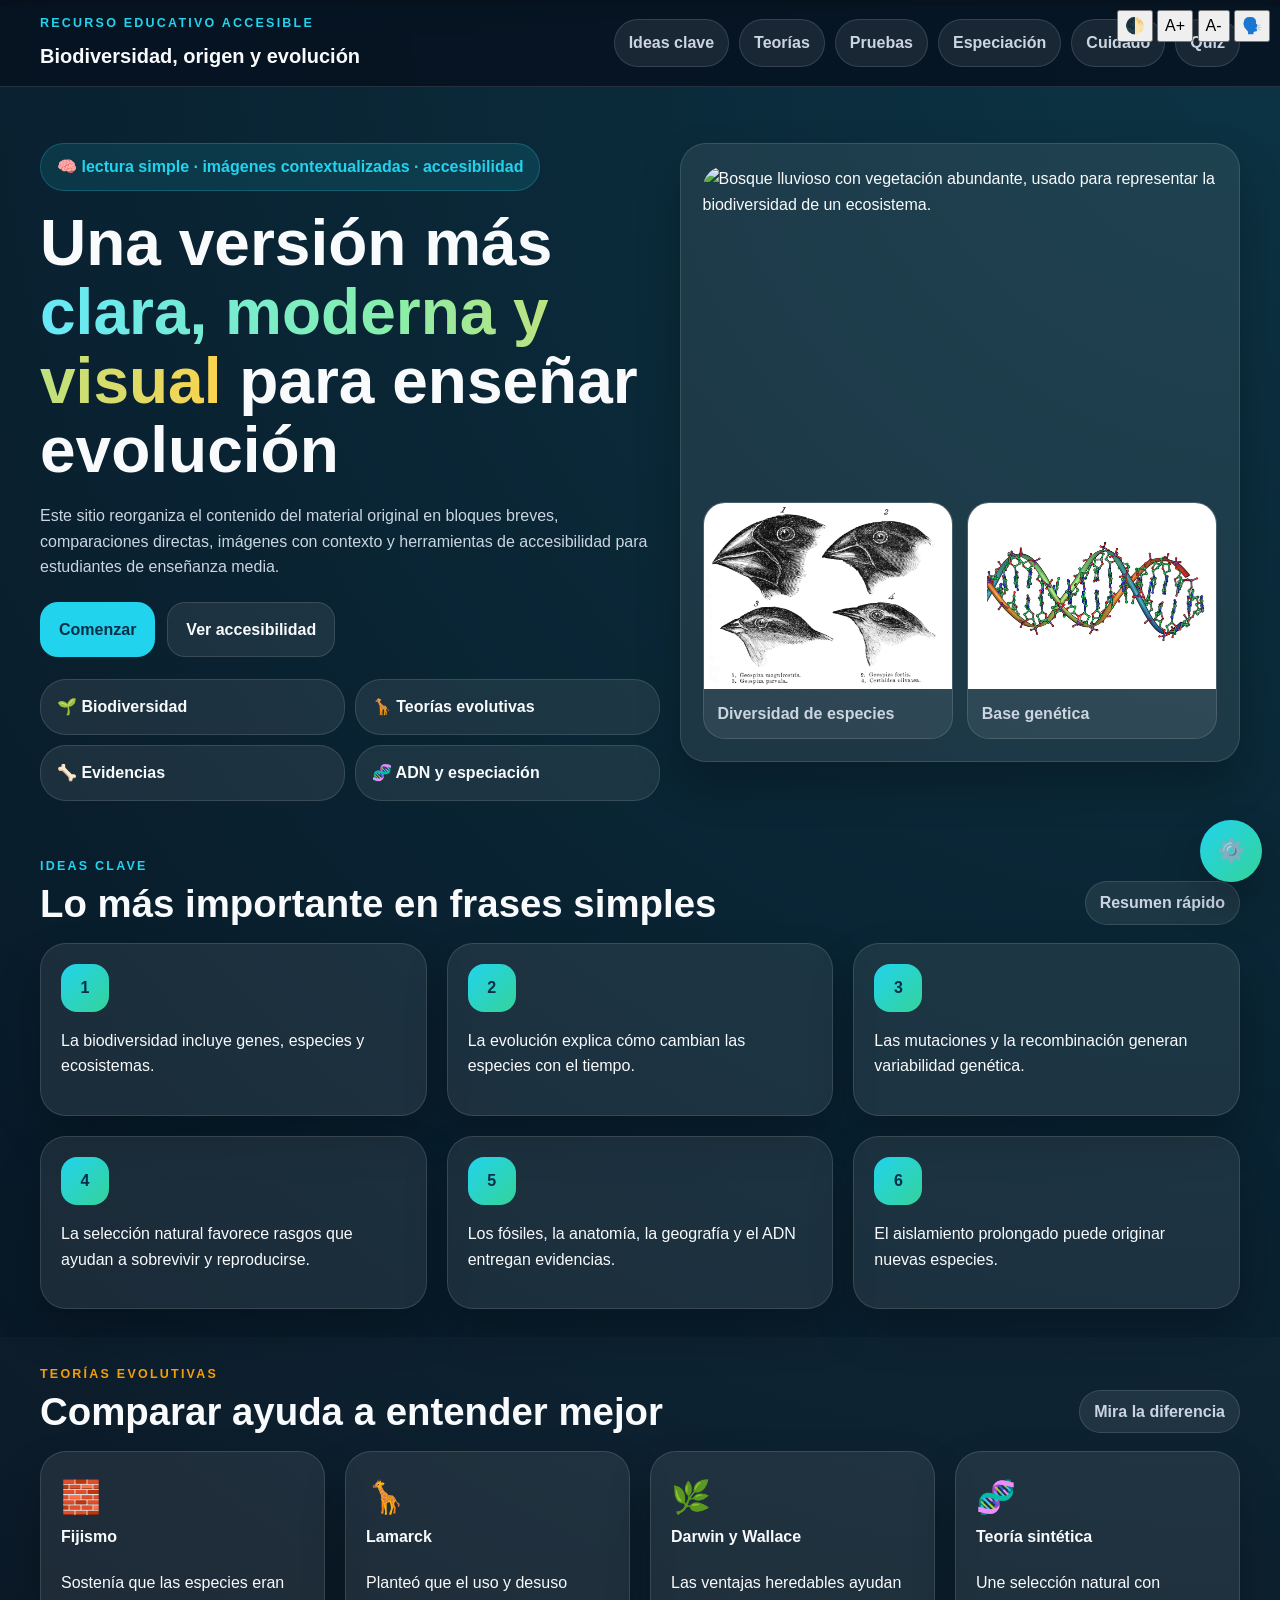
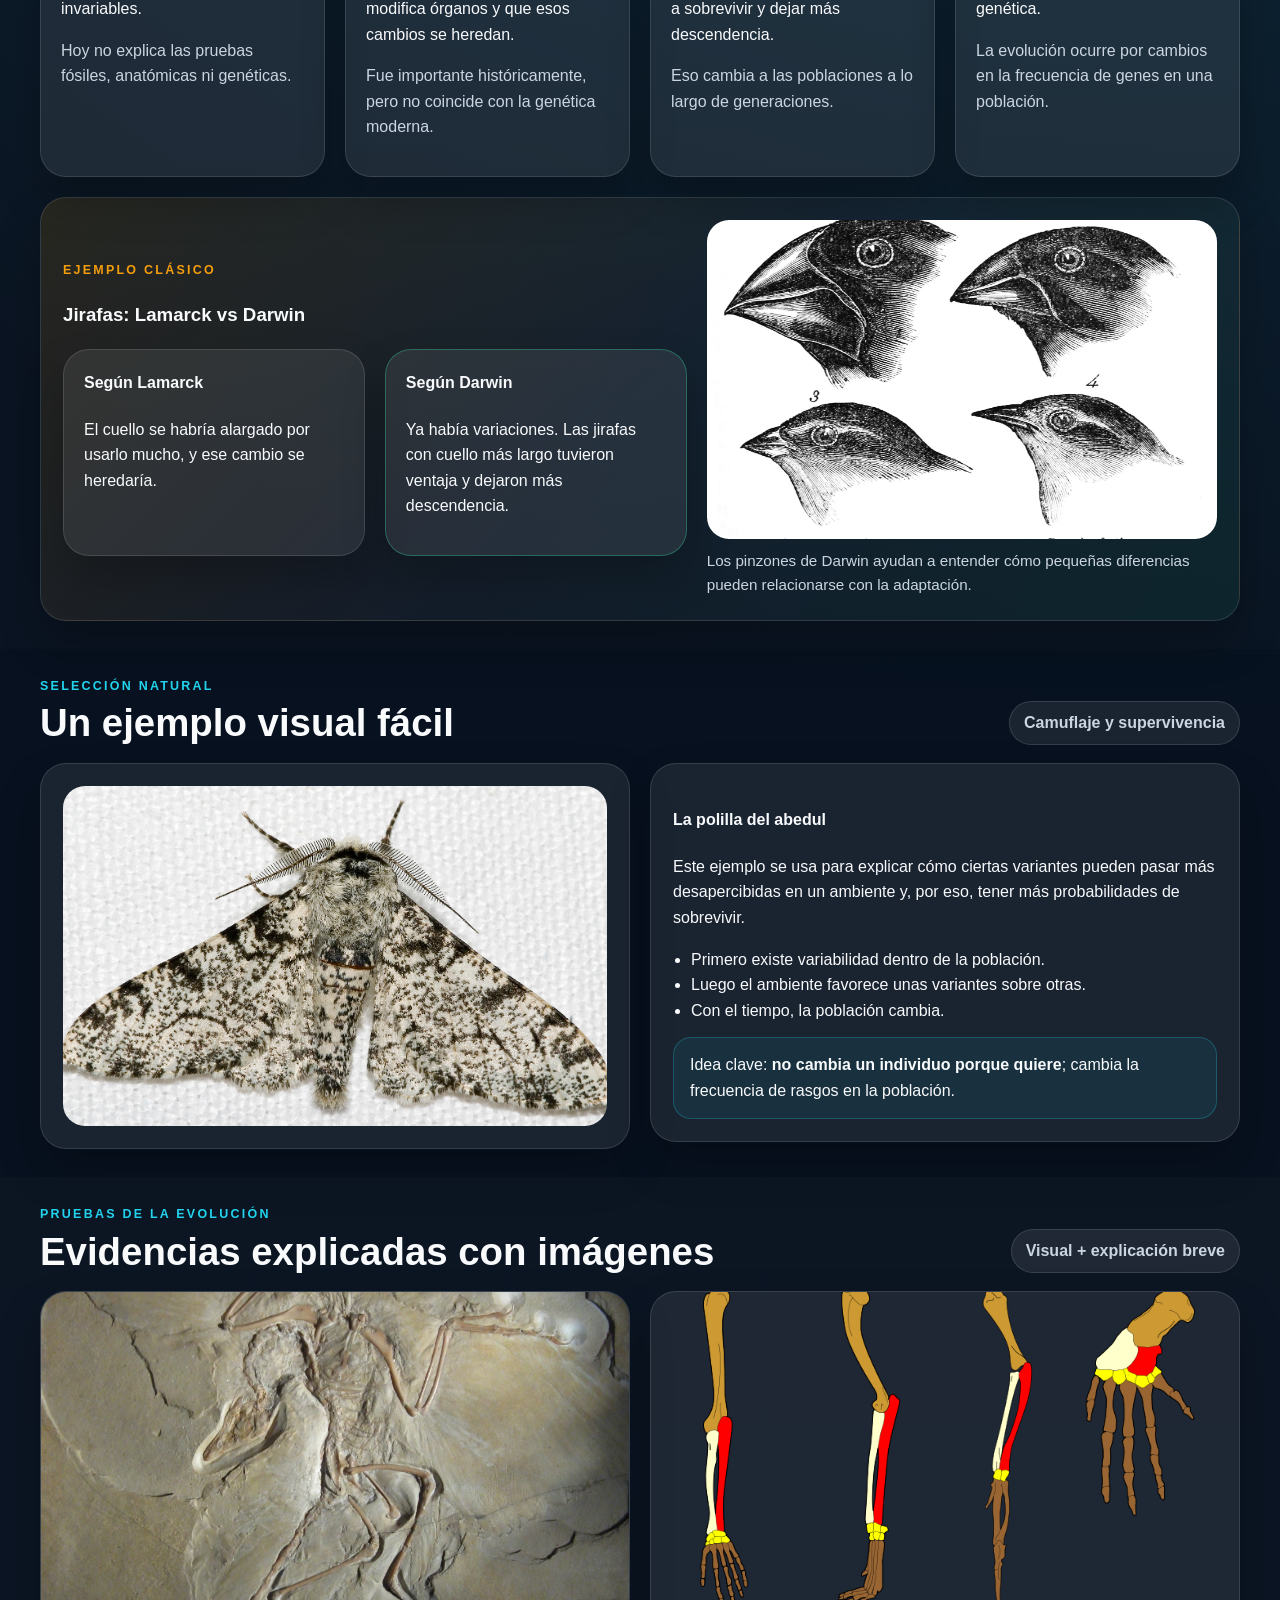
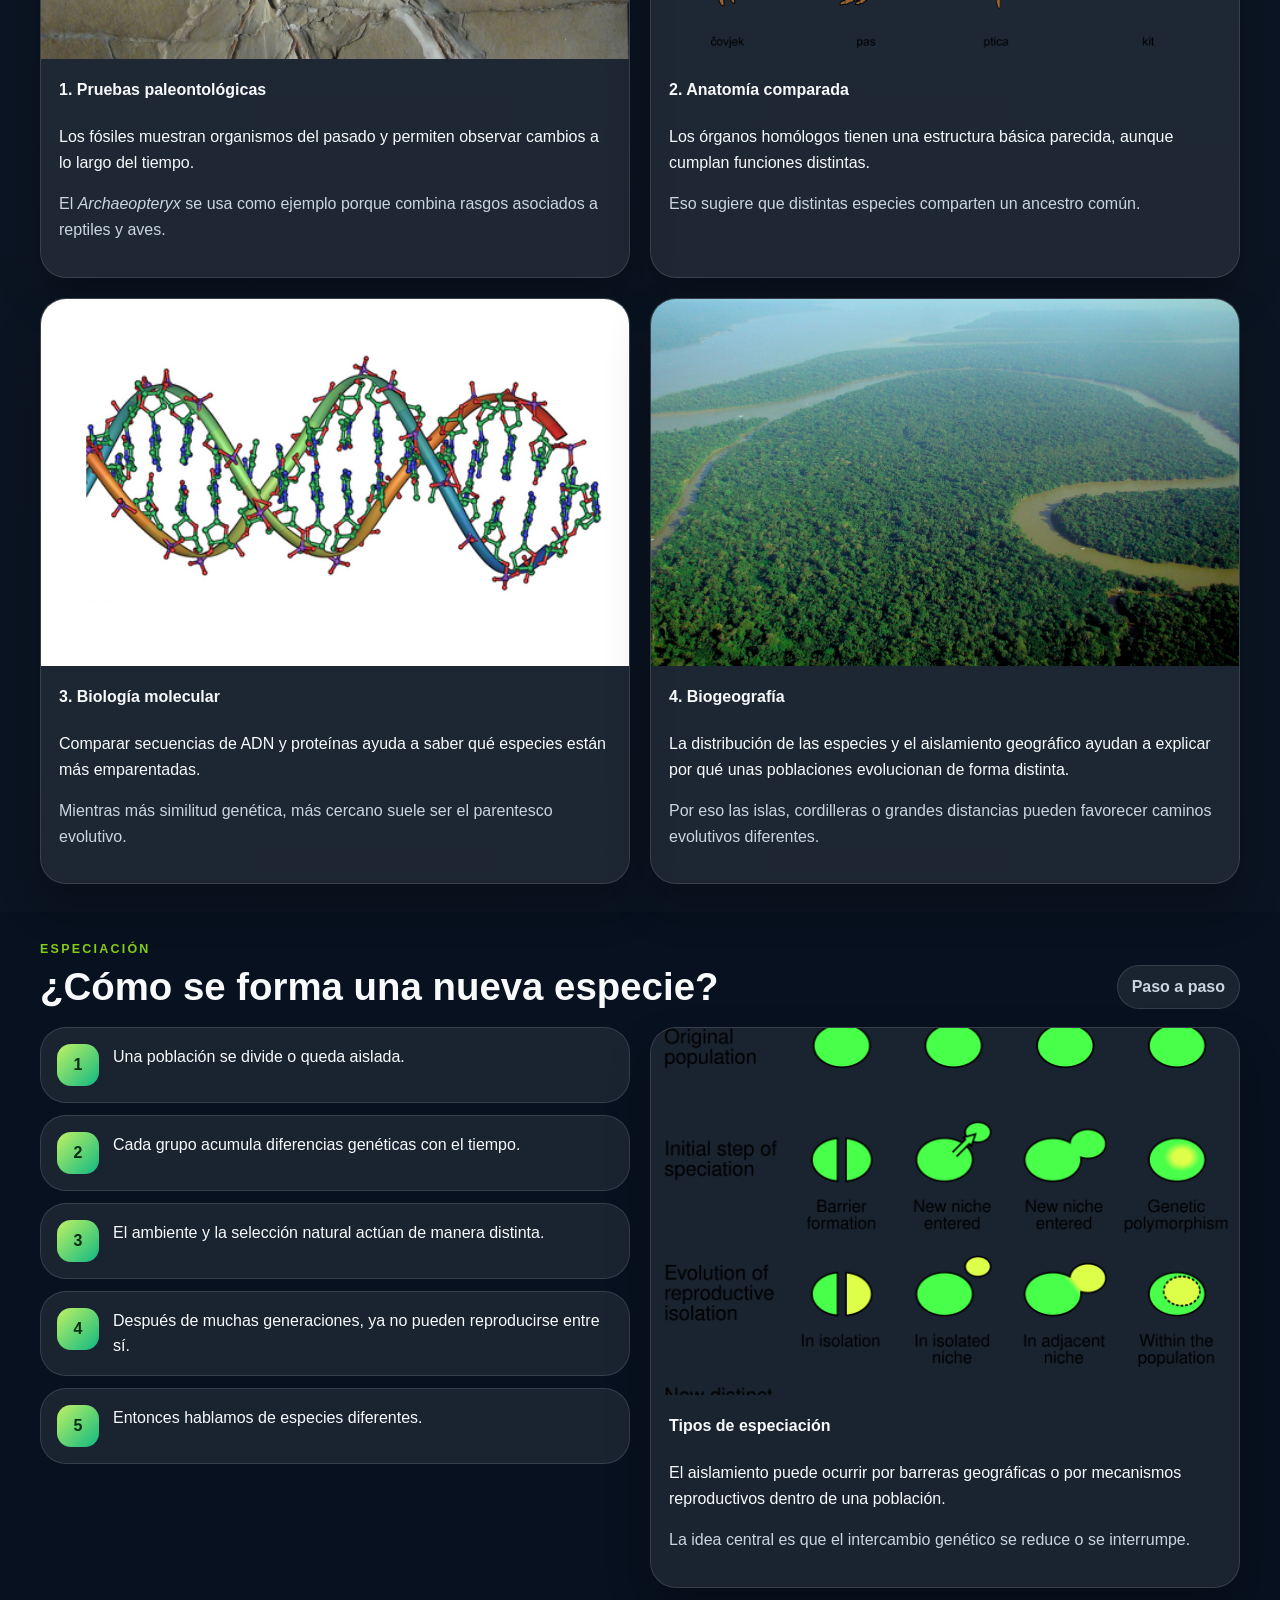
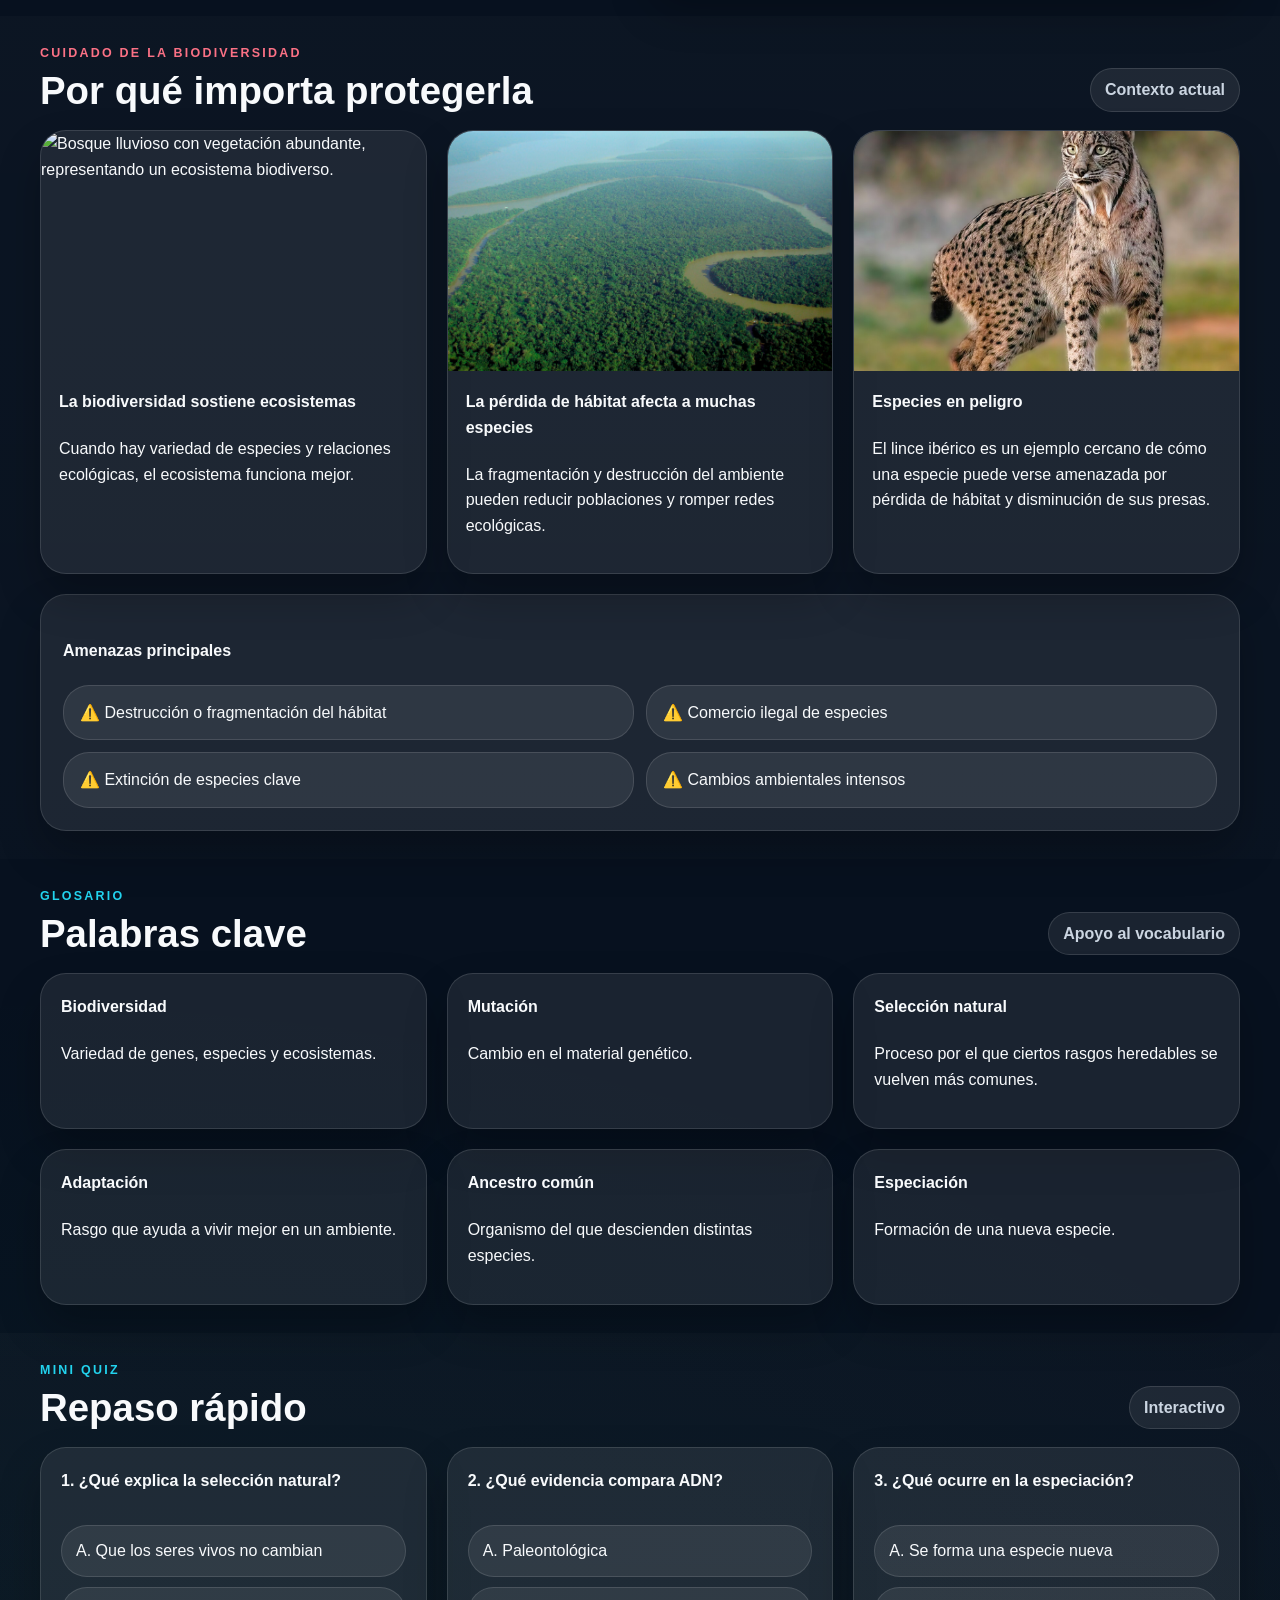
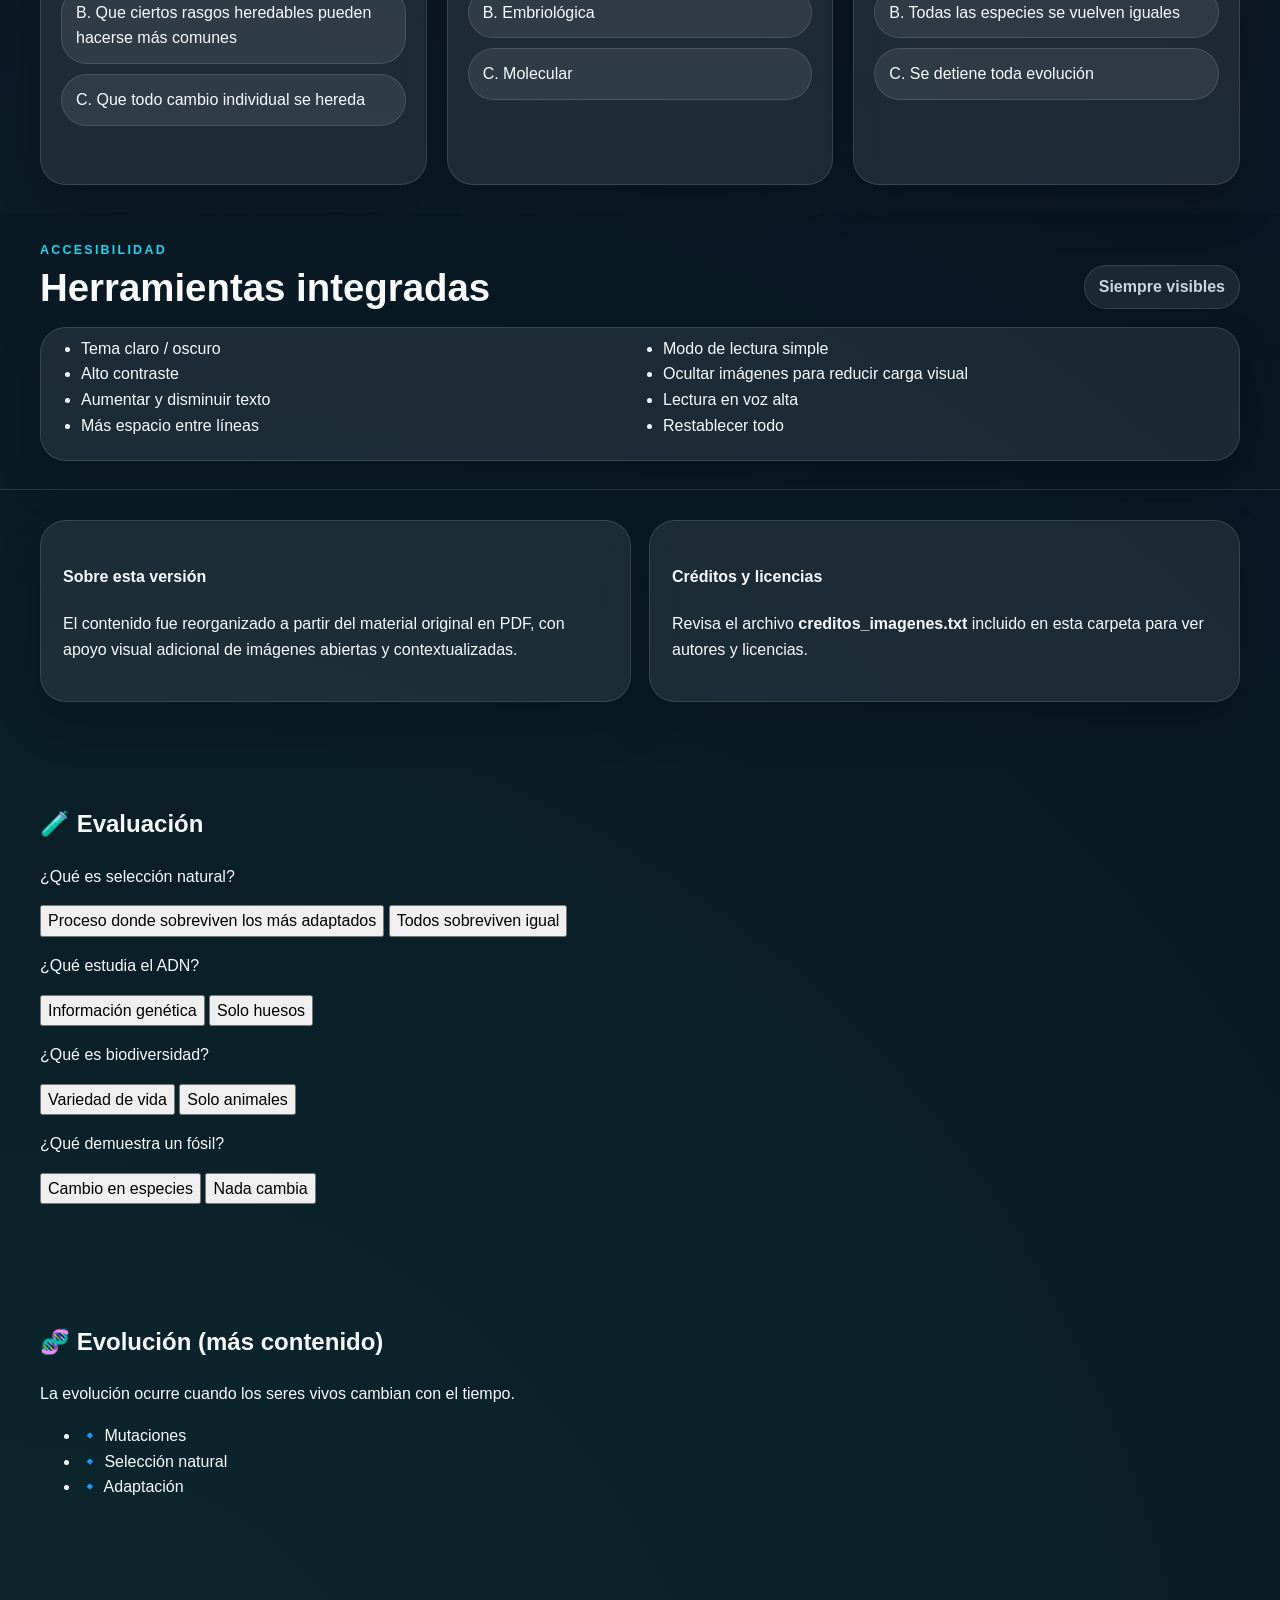
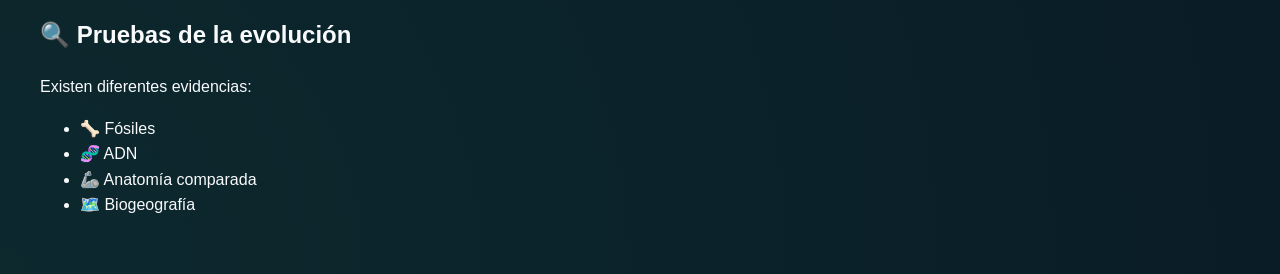
==== commit 63ecf783: "Add files via upload" ====
--- a/index.html
+++ b/index.html
@@ -429,6 +429,14 @@
 <!-- QUIZ -->
 <section style="padding:40px;">
 <h2>🧪 Evaluación</h2>
+<p>¿Qué es selección natural?</p>
+<button onclick="q3(1)">Proceso donde sobreviven los más adaptados</button>
+<button onclick="q3(0)">Todos sobreviven igual</button>
+
+<p>¿Qué estudia el ADN?</p>
+<button onclick="q4(1)">Información genética</button>
+<button onclick="q4(0)">Solo huesos</button>
+
 <p>¿Qué es biodiversidad?</p>
 <button onclick="q(1)">Variedad de vida</button>
 <button onclick="q(0)">Solo animales</button>
@@ -440,5 +448,26 @@
 <h3 id="nota"></h3>
 </section>
 
+
+<section style="padding:40px;">
+<h2>🧬 Evolución (más contenido)</h2>
+<p>La evolución ocurre cuando los seres vivos cambian con el tiempo.</p>
+<ul>
+<li>🔹 Mutaciones</li>
+<li>🔹 Selección natural</li>
+<li>🔹 Adaptación</li>
+</ul>
+</section>
+
+<section style="padding:40px;">
+<h2>🔍 Pruebas de la evolución</h2>
+<p>Existen diferentes evidencias:</p>
+<ul>
+<li>🦴 Fósiles</li>
+<li>🧬 ADN</li>
+<li>🦾 Anatomía comparada</li>
+<li>🗺️ Biogeografía</li>
+</ul>
+</section>
 </body>
 </html>
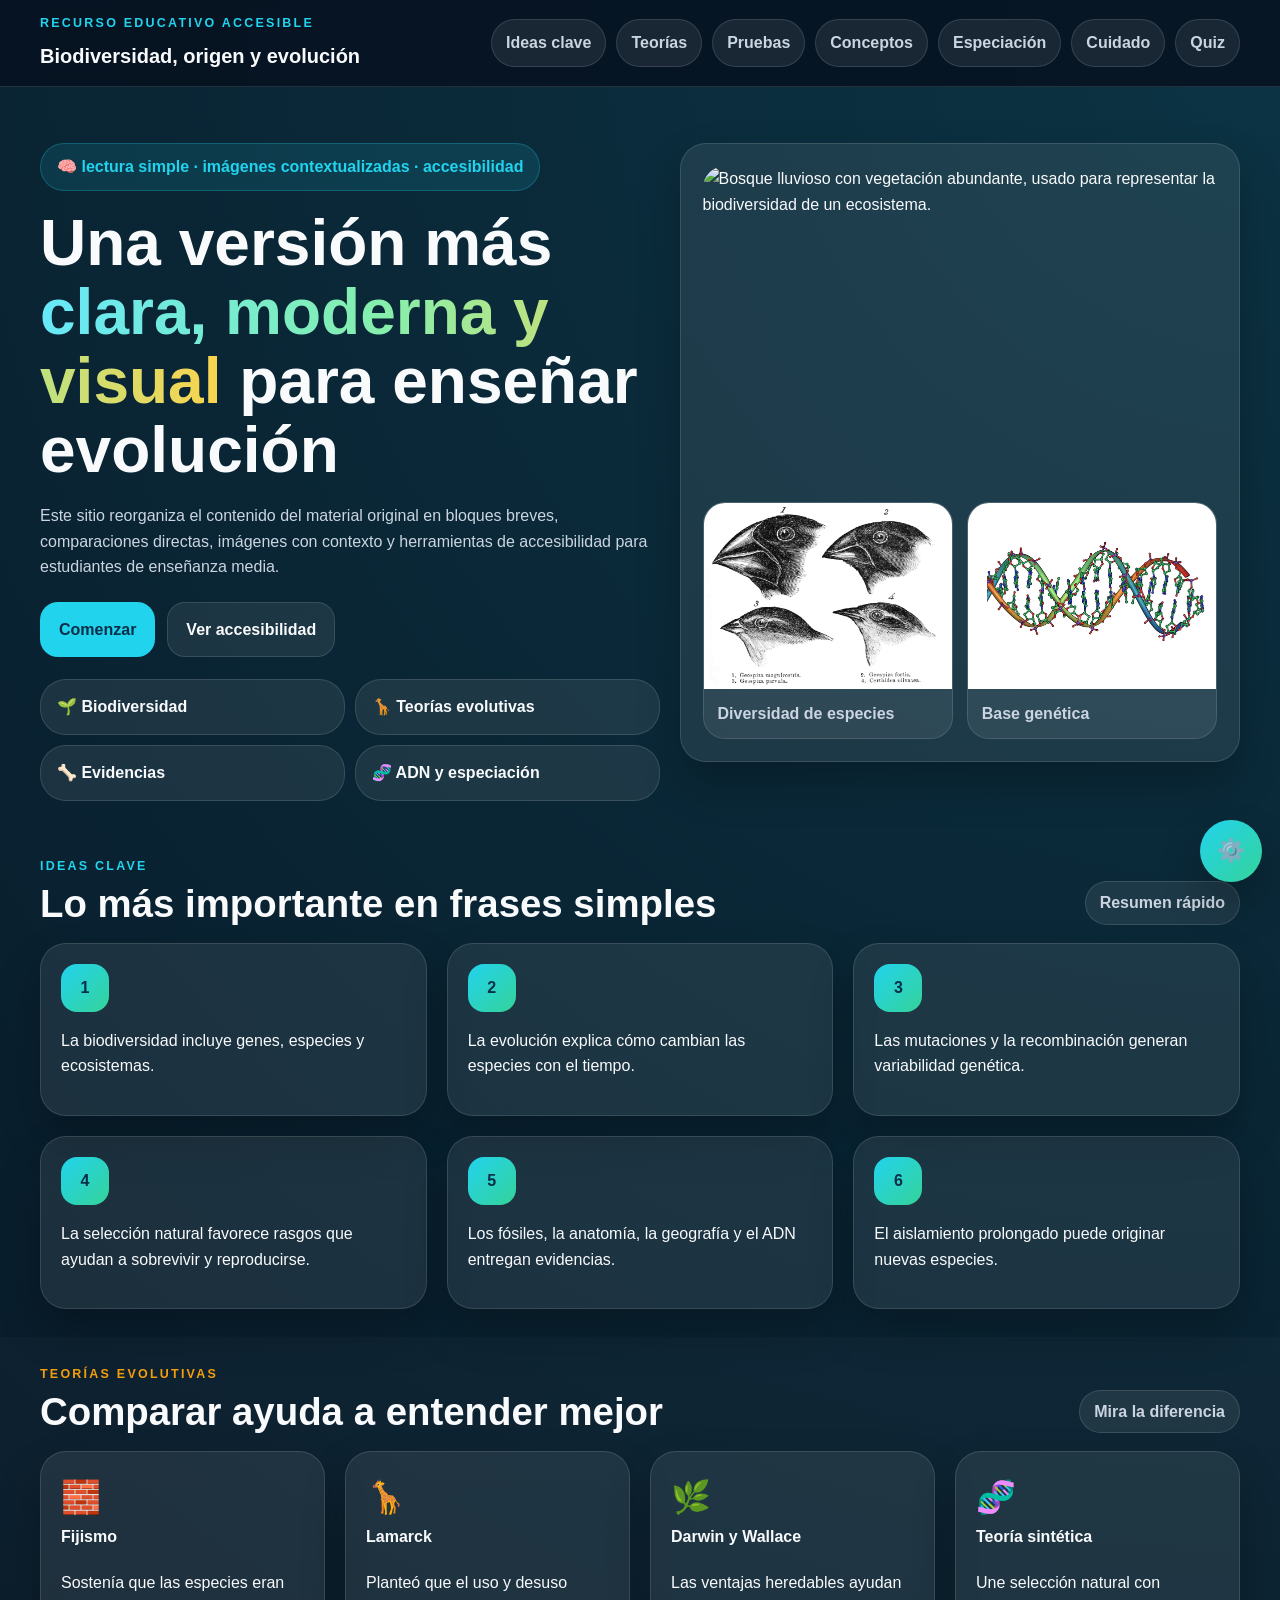
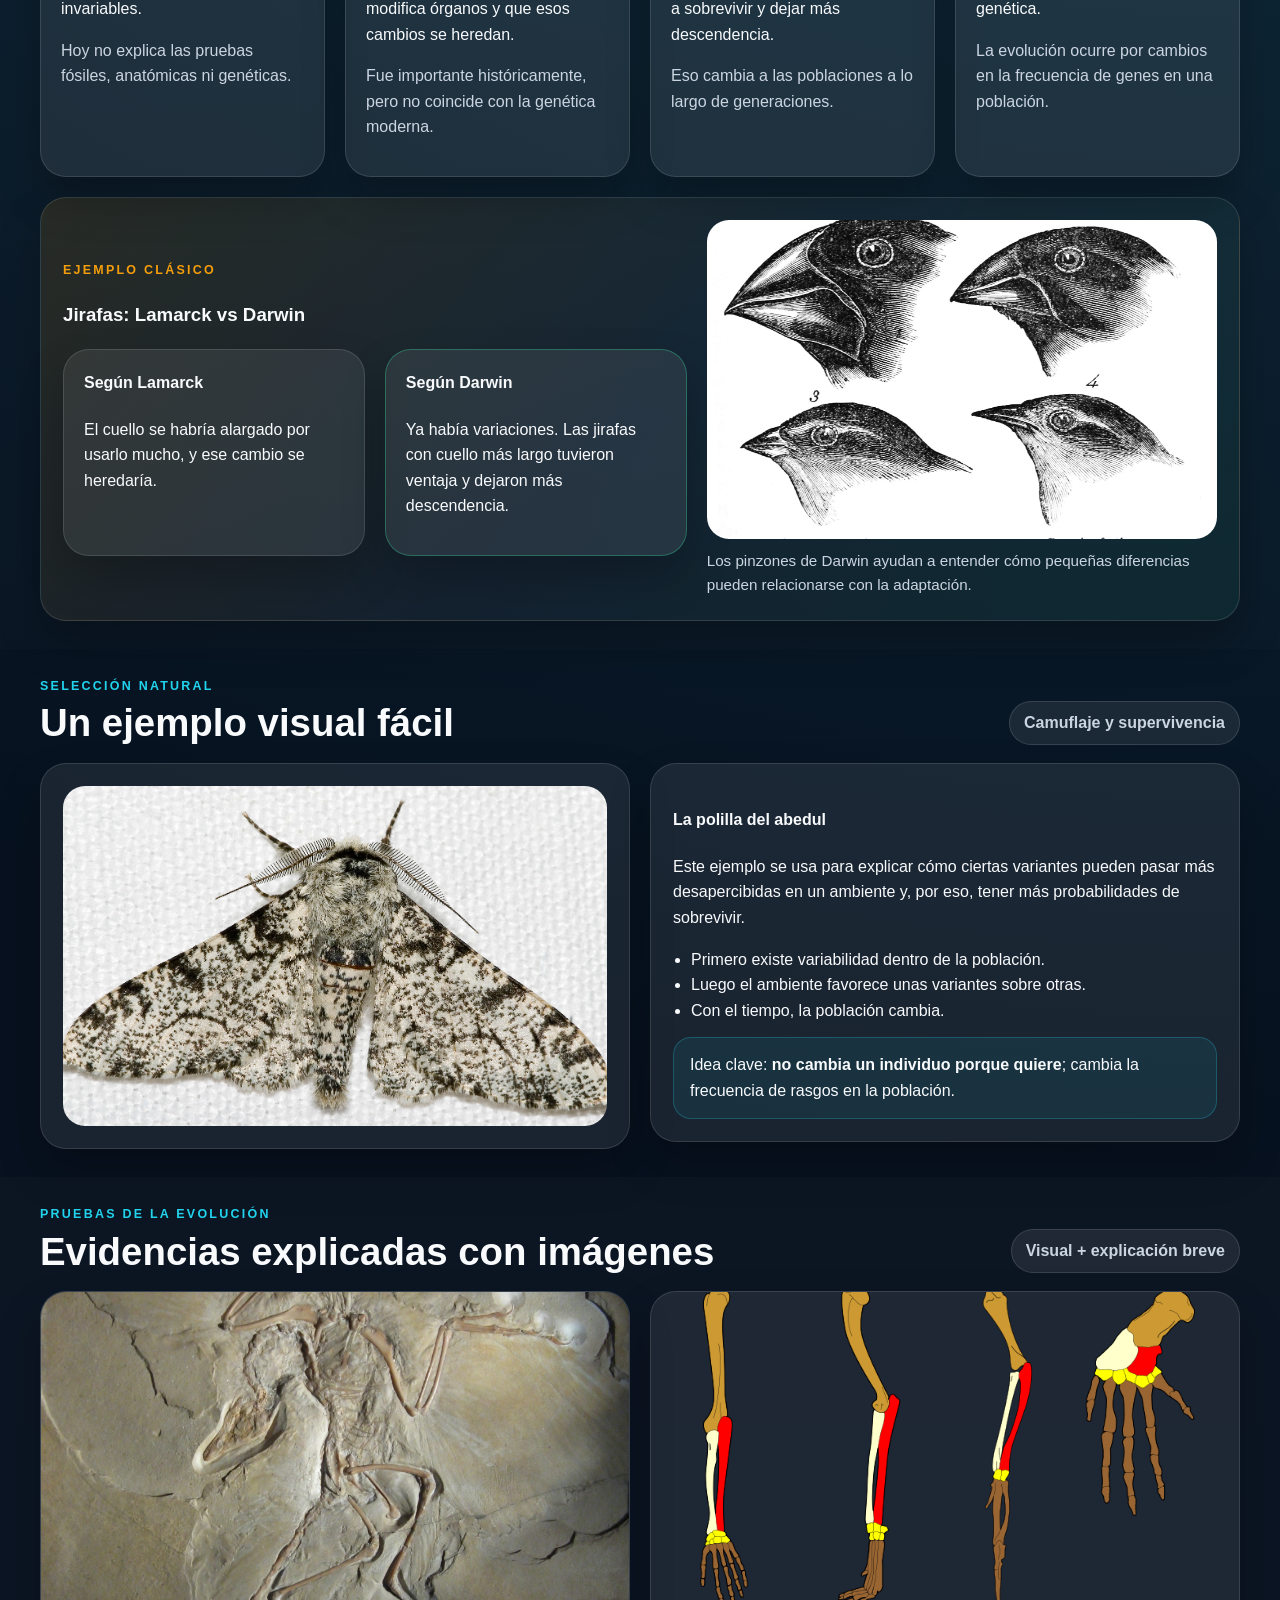
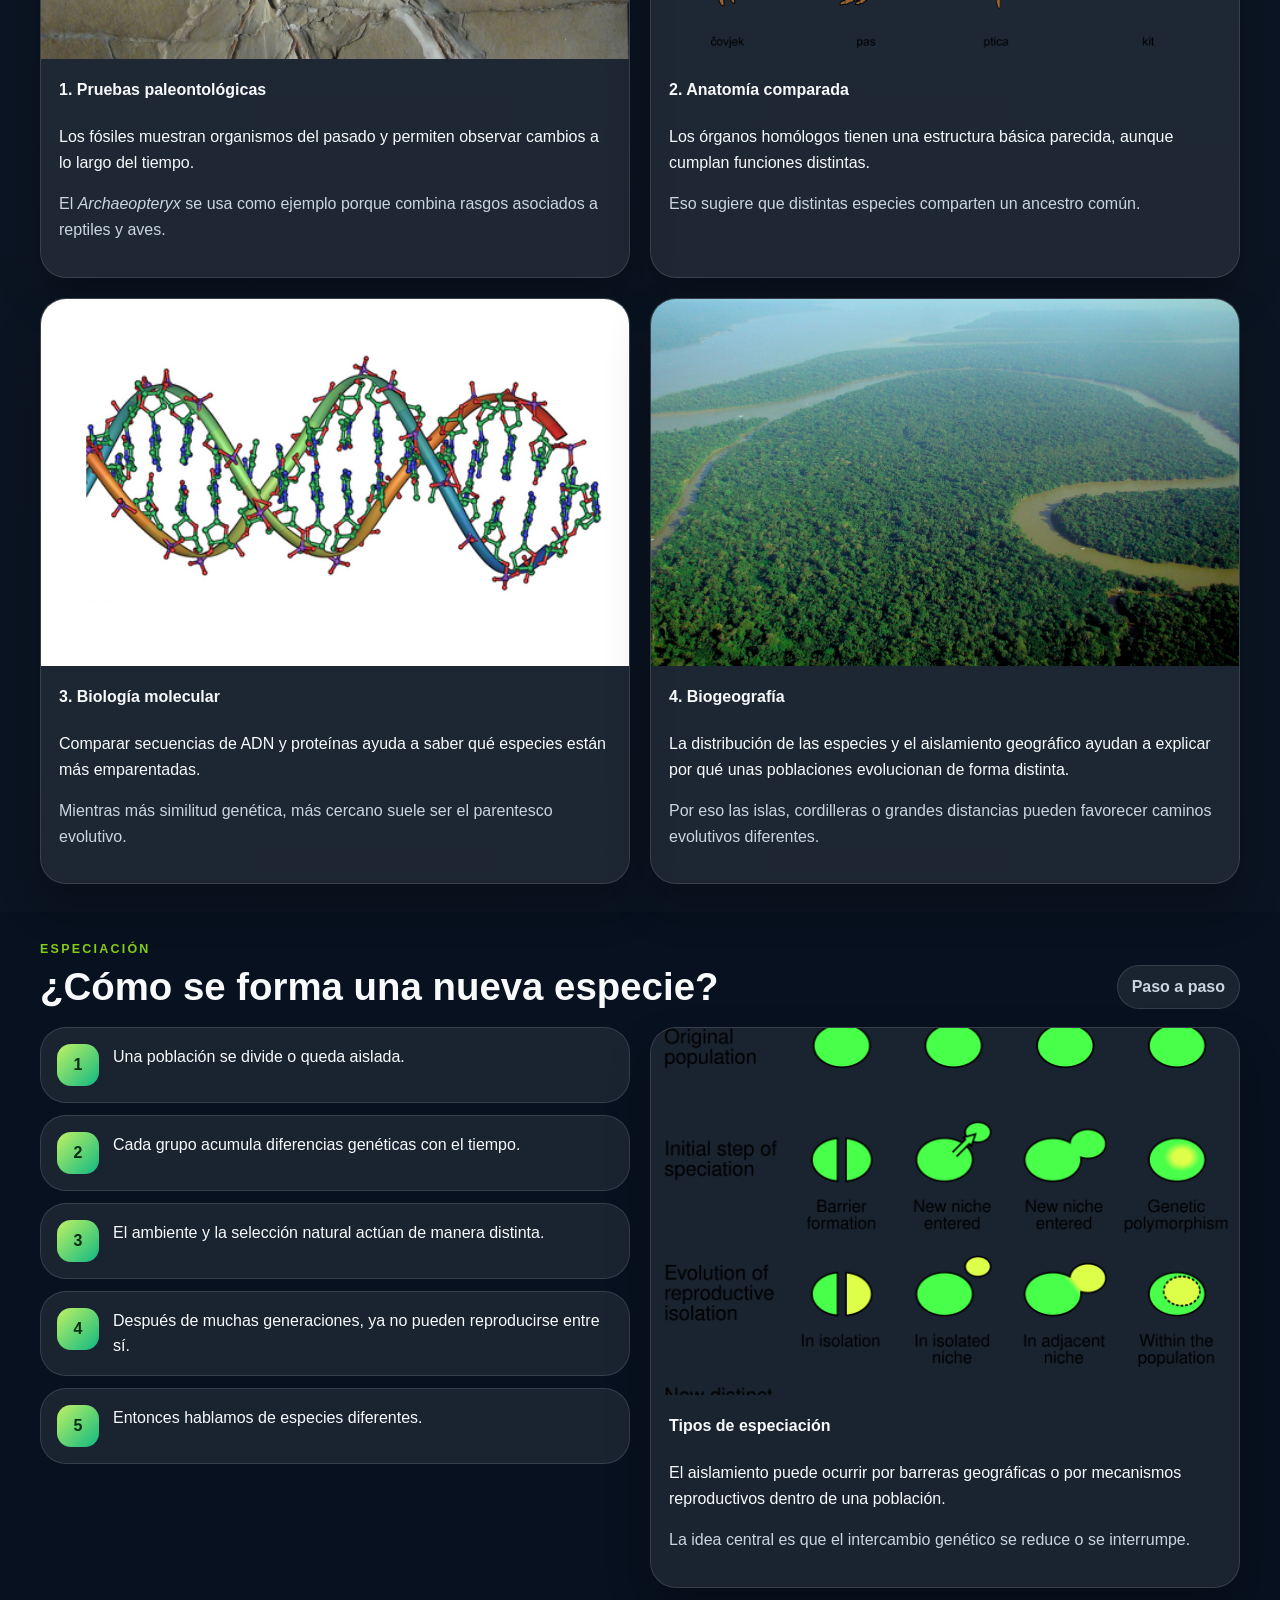
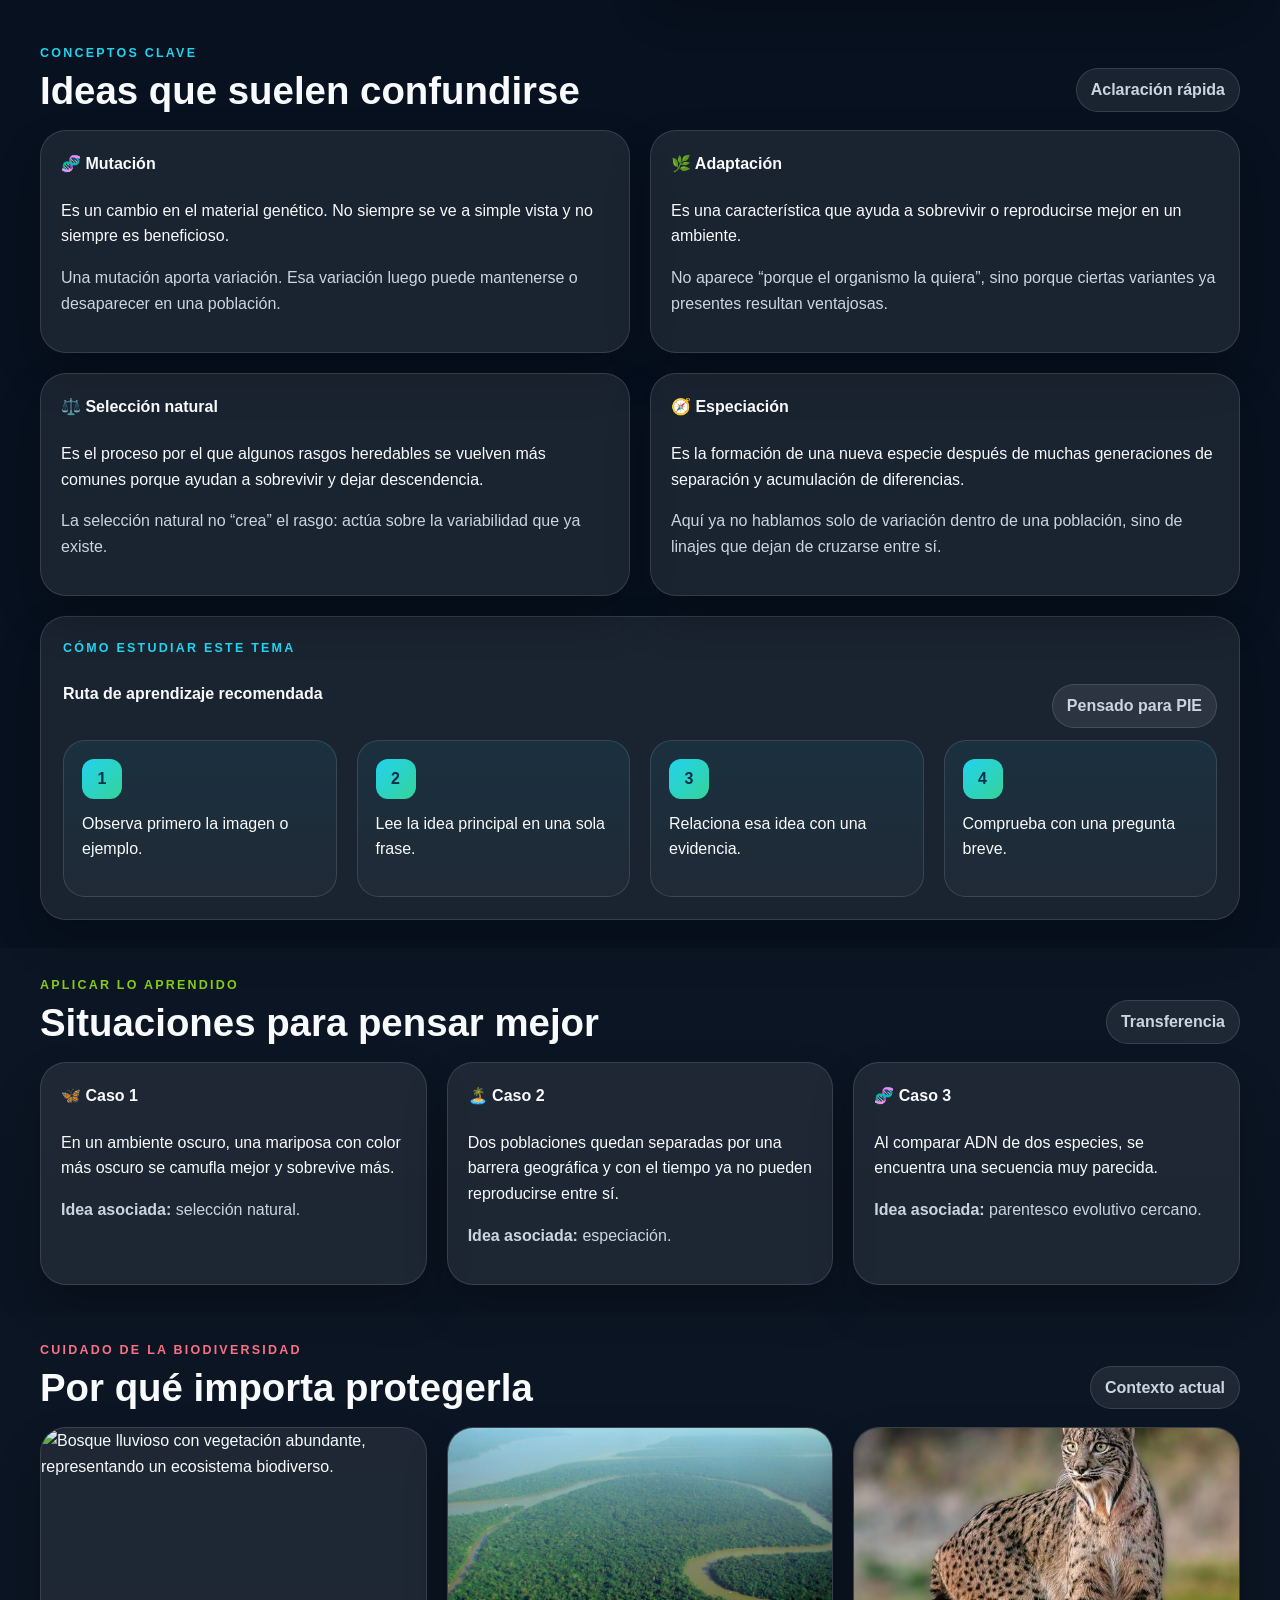
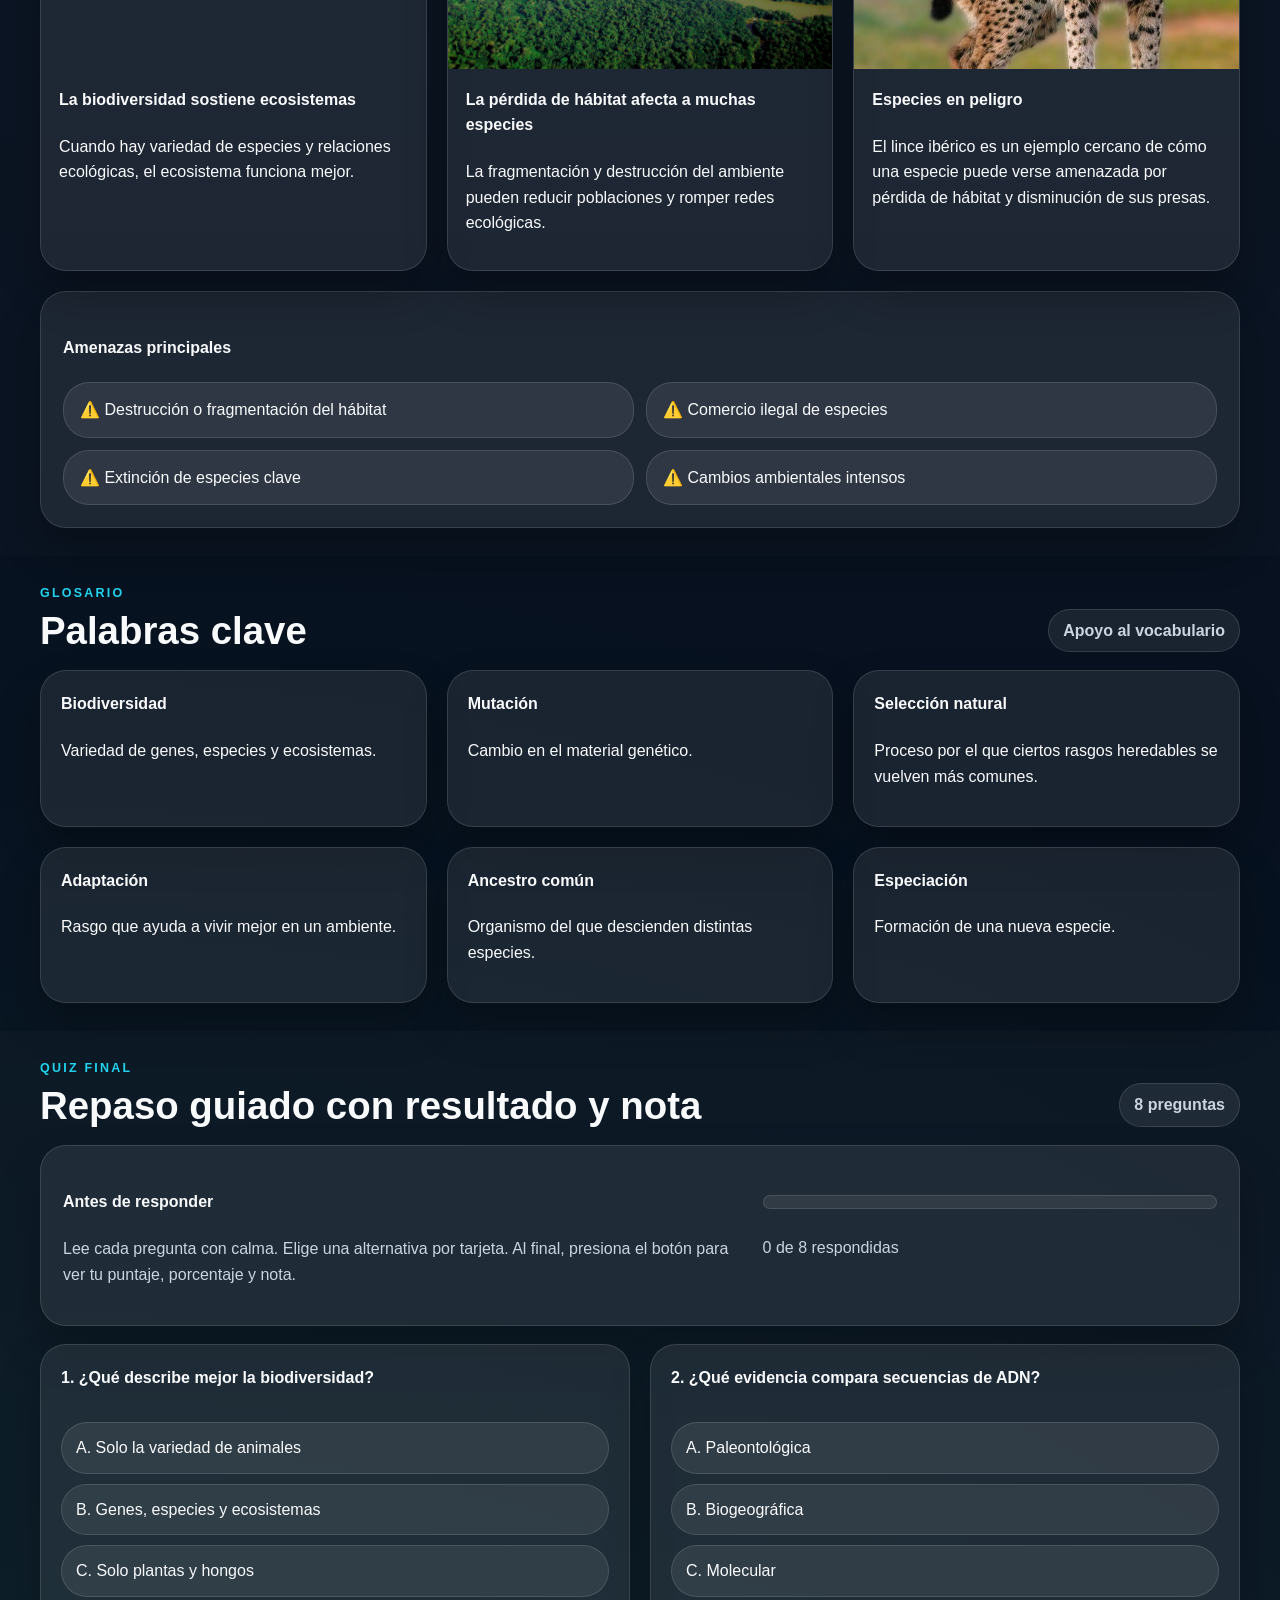
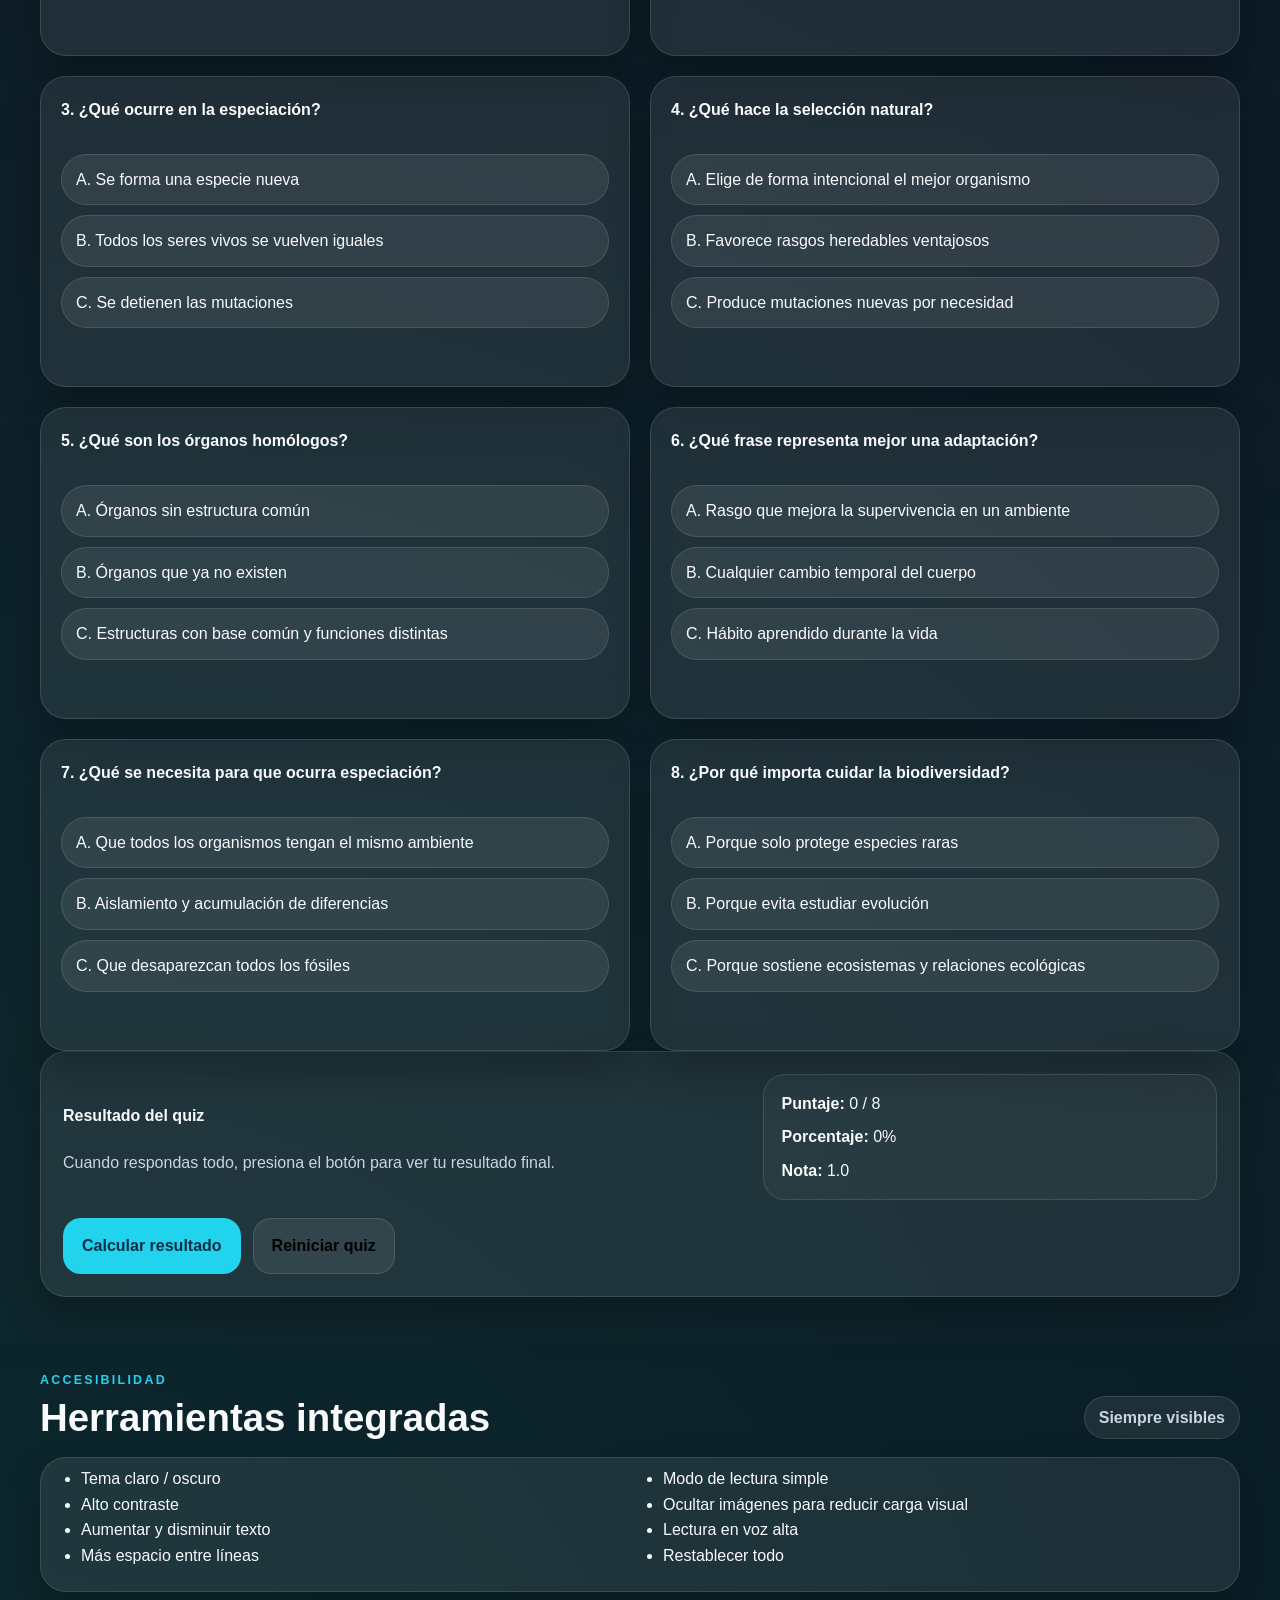
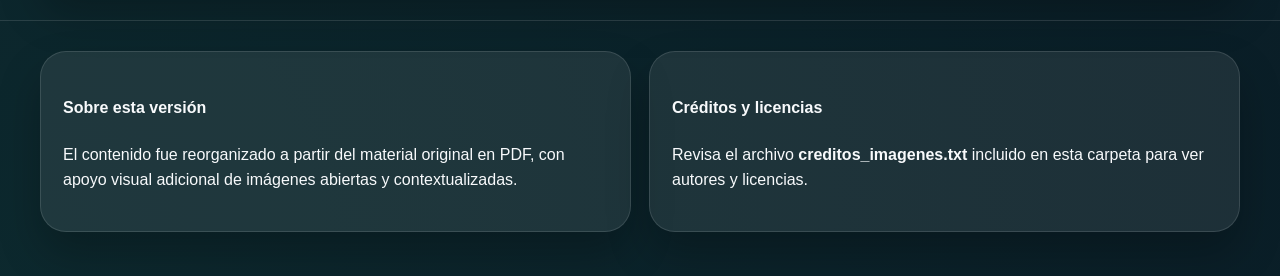
==== commit f82d1d30: "Add files via upload" ====
--- a/index.html
+++ b/index.html
@@ -20,6 +20,7 @@
         <a href="#ideas">Ideas clave</a>
         <a href="#teorias">Teorías</a>
         <a href="#pruebas">Pruebas</a>
+        <a href="#conceptos">Conceptos</a>
         <a href="#especiacion">Especiación</a>
         <a href="#cuidado">Cuidado</a>
         <a href="#quiz">Quiz</a>
@@ -249,6 +250,99 @@
       </div>
     </section>
 
+    
+    <section id="conceptos" class="section container">
+      <div class="section-head">
+        <div>
+          <p class="eyebrow">Conceptos clave</p>
+          <h3>Ideas que suelen confundirse</h3>
+        </div>
+        <span class="pill">Aclaración rápida</span>
+      </div>
+
+      <div class="grid grid-2 concept-grid">
+        <article class="card concept-card">
+          <h4>🧬 Mutación</h4>
+          <p>Es un cambio en el material genético. No siempre se ve a simple vista y no siempre es beneficioso.</p>
+          <p class="muted">Una mutación aporta variación. Esa variación luego puede mantenerse o desaparecer en una población.</p>
+        </article>
+        <article class="card concept-card">
+          <h4>🌿 Adaptación</h4>
+          <p>Es una característica que ayuda a sobrevivir o reproducirse mejor en un ambiente.</p>
+          <p class="muted">No aparece “porque el organismo la quiera”, sino porque ciertas variantes ya presentes resultan ventajosas.</p>
+        </article>
+        <article class="card concept-card">
+          <h4>⚖️ Selección natural</h4>
+          <p>Es el proceso por el que algunos rasgos heredables se vuelven más comunes porque ayudan a sobrevivir y dejar descendencia.</p>
+          <p class="muted">La selección natural no “crea” el rasgo: actúa sobre la variabilidad que ya existe.</p>
+        </article>
+        <article class="card concept-card">
+          <h4>🧭 Especiación</h4>
+          <p>Es la formación de una nueva especie después de muchas generaciones de separación y acumulación de diferencias.</p>
+          <p class="muted">Aquí ya no hablamos solo de variación dentro de una población, sino de linajes que dejan de cruzarse entre sí.</p>
+        </article>
+      </div>
+
+      <div class="panel lesson-panel">
+        <div class="section-head compact">
+          <div>
+            <p class="eyebrow cyan">Cómo estudiar este tema</p>
+            <h4>Ruta de aprendizaje recomendada</h4>
+          </div>
+          <span class="pill">Pensado para PIE</span>
+        </div>
+        <div class="grid grid-4 route-grid">
+          <article class="route-card">
+            <span class="route-num">1</span>
+            <p>Observa primero la imagen o ejemplo.</p>
+          </article>
+          <article class="route-card">
+            <span class="route-num">2</span>
+            <p>Lee la idea principal en una sola frase.</p>
+          </article>
+          <article class="route-card">
+            <span class="route-num">3</span>
+            <p>Relaciona esa idea con una evidencia.</p>
+          </article>
+          <article class="route-card">
+            <span class="route-num">4</span>
+            <p>Comprueba con una pregunta breve.</p>
+          </article>
+        </div>
+      </div>
+    </section>
+
+    <section class="section section-tinted">
+      <div class="container">
+        <div class="section-head">
+          <div>
+            <p class="eyebrow lime">Aplicar lo aprendido</p>
+            <h3>Situaciones para pensar mejor</h3>
+          </div>
+          <span class="pill">Transferencia</span>
+        </div>
+
+        <div class="grid grid-3">
+          <article class="card scenario-card">
+            <h4>🦋 Caso 1</h4>
+            <p>En un ambiente oscuro, una mariposa con color más oscuro se camufla mejor y sobrevive más.</p>
+            <p class="muted"><strong>Idea asociada:</strong> selección natural.</p>
+          </article>
+          <article class="card scenario-card">
+            <h4>🏝️ Caso 2</h4>
+            <p>Dos poblaciones quedan separadas por una barrera geográfica y con el tiempo ya no pueden reproducirse entre sí.</p>
+            <p class="muted"><strong>Idea asociada:</strong> especiación.</p>
+          </article>
+          <article class="card scenario-card">
+            <h4>🧬 Caso 3</h4>
+            <p>Al comparar ADN de dos especies, se encuentra una secuencia muy parecida.</p>
+            <p class="muted"><strong>Idea asociada:</strong> parentesco evolutivo cercano.</p>
+          </article>
+        </div>
+      </div>
+    </section>
+
+
     <section id="cuidado" class="section section-tinted">
       <div class="container">
         <div class="section-head">
@@ -316,29 +410,43 @@
       </div>
     </section>
 
+    
     <section id="quiz" class="section section-tinted">
       <div class="container">
         <div class="section-head">
           <div>
-            <p class="eyebrow cyan">Mini quiz</p>
-            <h3>Repaso rápido</h3>
-          </div>
-          <span class="pill">Interactivo</span>
-        </div>
-
-        <div class="grid grid-3 quiz-grid">
+            <p class="eyebrow cyan">Quiz final</p>
+            <h3>Repaso guiado con resultado y nota</h3>
+          </div>
+          <span class="pill">8 preguntas</span>
+        </div>
+
+        <div class="quiz-header panel">
+          <div>
+            <h4>Antes de responder</h4>
+            <p class="muted">Lee cada pregunta con calma. Elige una alternativa por tarjeta. Al final, presiona el botón para ver tu puntaje, porcentaje y nota.</p>
+          </div>
+          <div class="quiz-status">
+            <div class="quiz-progress" aria-label="Progreso del quiz">
+              <div id="quizProgressBar" class="quiz-progress-bar"></div>
+            </div>
+            <p id="quizProgressText" class="muted">0 de 8 respondidas</p>
+          </div>
+        </div>
+
+        <div class="grid grid-2 quiz-grid-pro">
           <article class="card quiz-card" data-answer="b">
-            <h4>1. ¿Qué explica la selección natural?</h4>
-            <button class="answer" data-choice="a">A. Que los seres vivos no cambian</button>
-            <button class="answer" data-choice="b">B. Que ciertos rasgos heredables pueden hacerse más comunes</button>
-            <button class="answer" data-choice="c">C. Que todo cambio individual se hereda</button>
+            <h4>1. ¿Qué describe mejor la biodiversidad?</h4>
+            <button class="answer" data-choice="a">A. Solo la variedad de animales</button>
+            <button class="answer" data-choice="b">B. Genes, especies y ecosistemas</button>
+            <button class="answer" data-choice="c">C. Solo plantas y hongos</button>
             <p class="feedback" aria-live="polite"></p>
           </article>
 
           <article class="card quiz-card" data-answer="c">
-            <h4>2. ¿Qué evidencia compara ADN?</h4>
+            <h4>2. ¿Qué evidencia compara secuencias de ADN?</h4>
             <button class="answer" data-choice="a">A. Paleontológica</button>
-            <button class="answer" data-choice="b">B. Embriológica</button>
+            <button class="answer" data-choice="b">B. Biogeográfica</button>
             <button class="answer" data-choice="c">C. Molecular</button>
             <p class="feedback" aria-live="polite"></p>
           </article>
@@ -346,15 +454,72 @@
           <article class="card quiz-card" data-answer="a">
             <h4>3. ¿Qué ocurre en la especiación?</h4>
             <button class="answer" data-choice="a">A. Se forma una especie nueva</button>
-            <button class="answer" data-choice="b">B. Todas las especies se vuelven iguales</button>
-            <button class="answer" data-choice="c">C. Se detiene toda evolución</button>
-            <p class="feedback" aria-live="polite"></p>
-          </article>
-        </div>
-      </div>
-    </section>
-
-    <section id="accesibilidad" class="section container">
+            <button class="answer" data-choice="b">B. Todos los seres vivos se vuelven iguales</button>
+            <button class="answer" data-choice="c">C. Se detienen las mutaciones</button>
+            <p class="feedback" aria-live="polite"></p>
+          </article>
+
+          <article class="card quiz-card" data-answer="b">
+            <h4>4. ¿Qué hace la selección natural?</h4>
+            <button class="answer" data-choice="a">A. Elige de forma intencional el mejor organismo</button>
+            <button class="answer" data-choice="b">B. Favorece rasgos heredables ventajosos</button>
+            <button class="answer" data-choice="c">C. Produce mutaciones nuevas por necesidad</button>
+            <p class="feedback" aria-live="polite"></p>
+          </article>
+
+          <article class="card quiz-card" data-answer="c">
+            <h4>5. ¿Qué son los órganos homólogos?</h4>
+            <button class="answer" data-choice="a">A. Órganos sin estructura común</button>
+            <button class="answer" data-choice="b">B. Órganos que ya no existen</button>
+            <button class="answer" data-choice="c">C. Estructuras con base común y funciones distintas</button>
+            <p class="feedback" aria-live="polite"></p>
+          </article>
+
+          <article class="card quiz-card" data-answer="a">
+            <h4>6. ¿Qué frase representa mejor una adaptación?</h4>
+            <button class="answer" data-choice="a">A. Rasgo que mejora la supervivencia en un ambiente</button>
+            <button class="answer" data-choice="b">B. Cualquier cambio temporal del cuerpo</button>
+            <button class="answer" data-choice="c">C. Hábito aprendido durante la vida</button>
+            <p class="feedback" aria-live="polite"></p>
+          </article>
+
+          <article class="card quiz-card" data-answer="b">
+            <h4>7. ¿Qué se necesita para que ocurra especiación?</h4>
+            <button class="answer" data-choice="a">A. Que todos los organismos tengan el mismo ambiente</button>
+            <button class="answer" data-choice="b">B. Aislamiento y acumulación de diferencias</button>
+            <button class="answer" data-choice="c">C. Que desaparezcan todos los fósiles</button>
+            <p class="feedback" aria-live="polite"></p>
+          </article>
+
+          <article class="card quiz-card" data-answer="c">
+            <h4>8. ¿Por qué importa cuidar la biodiversidad?</h4>
+            <button class="answer" data-choice="a">A. Porque solo protege especies raras</button>
+            <button class="answer" data-choice="b">B. Porque evita estudiar evolución</button>
+            <button class="answer" data-choice="c">C. Porque sostiene ecosistemas y relaciones ecológicas</button>
+            <p class="feedback" aria-live="polite"></p>
+          </article>
+        </div>
+
+        <div class="quiz-actions panel">
+          <div>
+            <h4>Resultado del quiz</h4>
+            <p class="muted">Cuando respondas todo, presiona el botón para ver tu resultado final.</p>
+          </div>
+          <div class="result-box" id="quizResultBox" aria-live="polite">
+            <p><strong>Puntaje:</strong> <span id="quizScore">0</span> / 8</p>
+            <p><strong>Porcentaje:</strong> <span id="quizPercent">0%</span></p>
+            <p><strong>Nota:</strong> <span id="quizGrade">1.0</span></p>
+          </div>
+          <div class="result-buttons">
+            <button type="button" class="btn btn-primary quiz-action-btn" id="gradeQuizBtn">Calcular resultado</button>
+            <button type="button" class="btn btn-secondary quiz-action-btn" id="resetQuizBtn">Reiniciar quiz</button>
+          </div>
+        </div>
+      </div>
+    </section>
+
+    <section id="accesibilidad"
+ class="section container">
       <div class="section-head">
         <div>
           <p class="eyebrow">Accesibilidad</p>
@@ -412,62 +577,5 @@
   </aside>
 
   <script src="assets/js/app.js"></script>
-
-<!-- TOOLBAR ACCESIBILIDAD -->
-<div id="toolbar" style="position:fixed;top:10px;right:10px;z-index:999;">
-<button onclick="toggleTheme()">🌓</button>
-<button onclick="incFont()">A+</button>
-<button onclick="decFont()">A-</button>
-<button onclick="leerPagina()">🗣️</button>
-</div>
-
-<!-- PROGRESO -->
-<div style="position:fixed;top:0;left:0;width:100%;height:6px;background:#111;">
-<div id="bar" style="height:100%;width:0%;background:#22d3ee;"></div>
-</div>
-
-<!-- QUIZ -->
-<section style="padding:40px;">
-<h2>🧪 Evaluación</h2>
-<p>¿Qué es selección natural?</p>
-<button onclick="q3(1)">Proceso donde sobreviven los más adaptados</button>
-<button onclick="q3(0)">Todos sobreviven igual</button>
-
-<p>¿Qué estudia el ADN?</p>
-<button onclick="q4(1)">Información genética</button>
-<button onclick="q4(0)">Solo huesos</button>
-
-<p>¿Qué es biodiversidad?</p>
-<button onclick="q(1)">Variedad de vida</button>
-<button onclick="q(0)">Solo animales</button>
-
-<p>¿Qué demuestra un fósil?</p>
-<button onclick="q2(1)">Cambio en especies</button>
-<button onclick="q2(0)">Nada cambia</button>
-
-<h3 id="nota"></h3>
-</section>
-
-
-<section style="padding:40px;">
-<h2>🧬 Evolución (más contenido)</h2>
-<p>La evolución ocurre cuando los seres vivos cambian con el tiempo.</p>
-<ul>
-<li>🔹 Mutaciones</li>
-<li>🔹 Selección natural</li>
-<li>🔹 Adaptación</li>
-</ul>
-</section>
-
-<section style="padding:40px;">
-<h2>🔍 Pruebas de la evolución</h2>
-<p>Existen diferentes evidencias:</p>
-<ul>
-<li>🦴 Fósiles</li>
-<li>🧬 ADN</li>
-<li>🦾 Anatomía comparada</li>
-<li>🗺️ Biogeografía</li>
-</ul>
-</section>
 </body>
 </html>
--- a/assets/css/styles.css
+++ b/assets/css/styles.css
@@ -366,3 +366,101 @@
   .topbar { align-items: start; }
   .two-cols { columns: 1; }
 }
+
+
+/* Mejoras de contenido */
+.section-head.compact { margin-bottom: 12px; }
+.concept-grid,
+.route-grid,
+.quiz-grid-pro { align-items: stretch; }
+.concept-card h4,
+.scenario-card h4,
+.route-card p { margin-top: 0; }
+.lesson-panel { margin-top: 20px; }
+.route-card {
+  border: 1px solid var(--line);
+  background: linear-gradient(180deg, rgba(34,211,238,.08), rgba(255,255,255,.03));
+  border-radius: 22px;
+  padding: 18px;
+  min-height: 140px;
+}
+.route-num {
+  display: inline-grid;
+  place-items: center;
+  width: 40px;
+  height: 40px;
+  margin-bottom: 12px;
+  border-radius: 12px;
+  background: linear-gradient(135deg, var(--primary), var(--secondary));
+  color: #082f49;
+  font-weight: 900;
+}
+.scenario-card {
+  position: relative;
+  overflow: hidden;
+}
+.scenario-card::after {
+  content: "";
+  position: absolute;
+  inset: auto -10% -60% auto;
+  width: 140px;
+  height: 140px;
+  background: radial-gradient(circle, rgba(34,211,238,.16), transparent 70%);
+  pointer-events: none;
+}
+
+/* Quiz pro */
+.quiz-header,
+.quiz-actions {
+  display: grid;
+  gap: 18px;
+  grid-template-columns: 1.2fr .8fr;
+  align-items: center;
+  margin-bottom: 18px;
+}
+.quiz-status { display: grid; gap: 10px; }
+.quiz-progress {
+  height: 14px;
+  border-radius: 999px;
+  background: rgba(255,255,255,.08);
+  border: 1px solid var(--line);
+  overflow: hidden;
+}
+.quiz-progress-bar {
+  height: 100%;
+  width: 0%;
+  background: linear-gradient(90deg, var(--primary), var(--secondary));
+  transition: width .25s ease;
+}
+.quiz-card.answered {
+  outline: 2px solid rgba(34,211,238,.2);
+}
+.result-box {
+  border: 1px solid var(--line);
+  background: rgba(255,255,255,.04);
+  border-radius: 22px;
+  padding: 16px 18px;
+}
+.result-box p { margin: 0 0 8px; }
+.result-box p:last-child { margin-bottom: 0; }
+.result-buttons {
+  display: flex;
+  gap: 12px;
+  flex-wrap: wrap;
+}
+.quiz-action-btn { cursor: pointer; }
+.feedback.ok { color: #86efac; }
+.feedback.bad { color: #fda4af; }
+
+@media (max-width: 1024px) {
+  .quiz-header,
+  .quiz-actions {
+    grid-template-columns: 1fr;
+  }
+}
+
+@media (max-width: 760px) {
+  .quiz-grid-pro {
+    grid-template-columns: 1fr;
+  }
+}
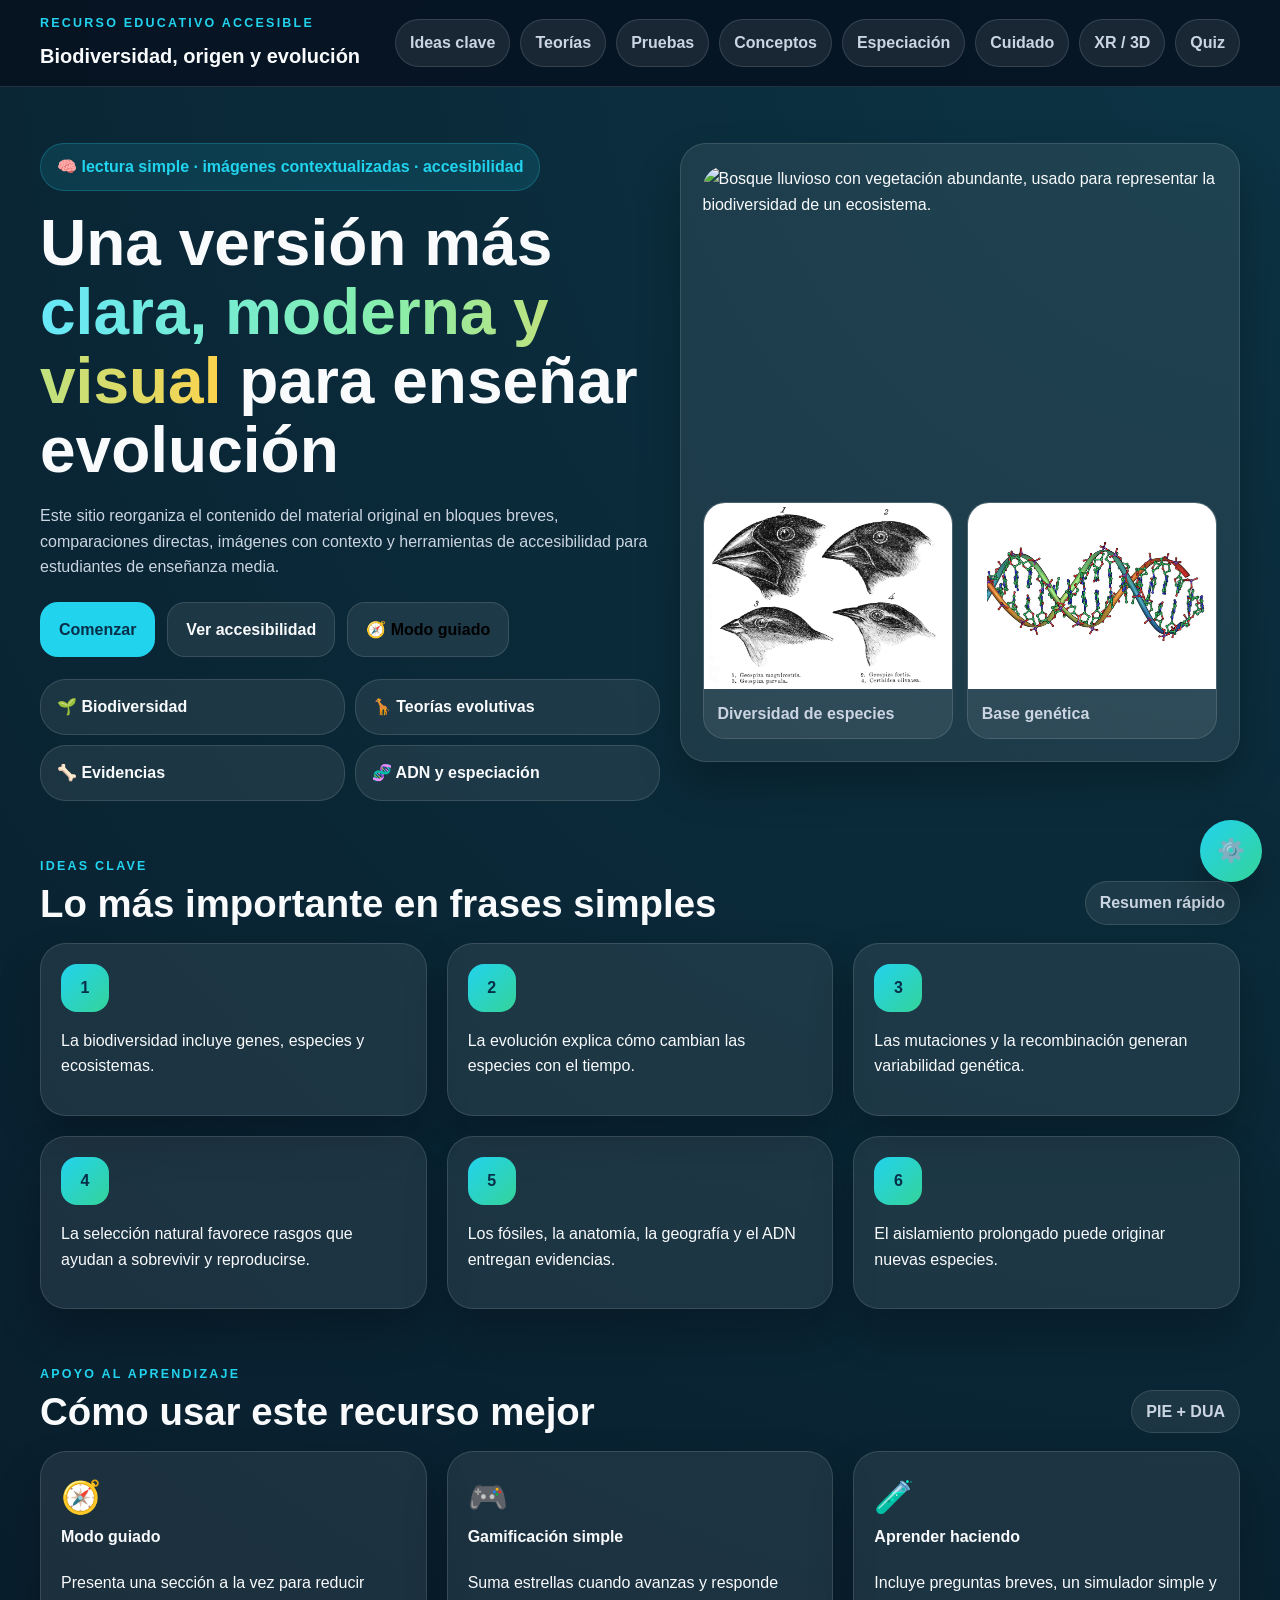
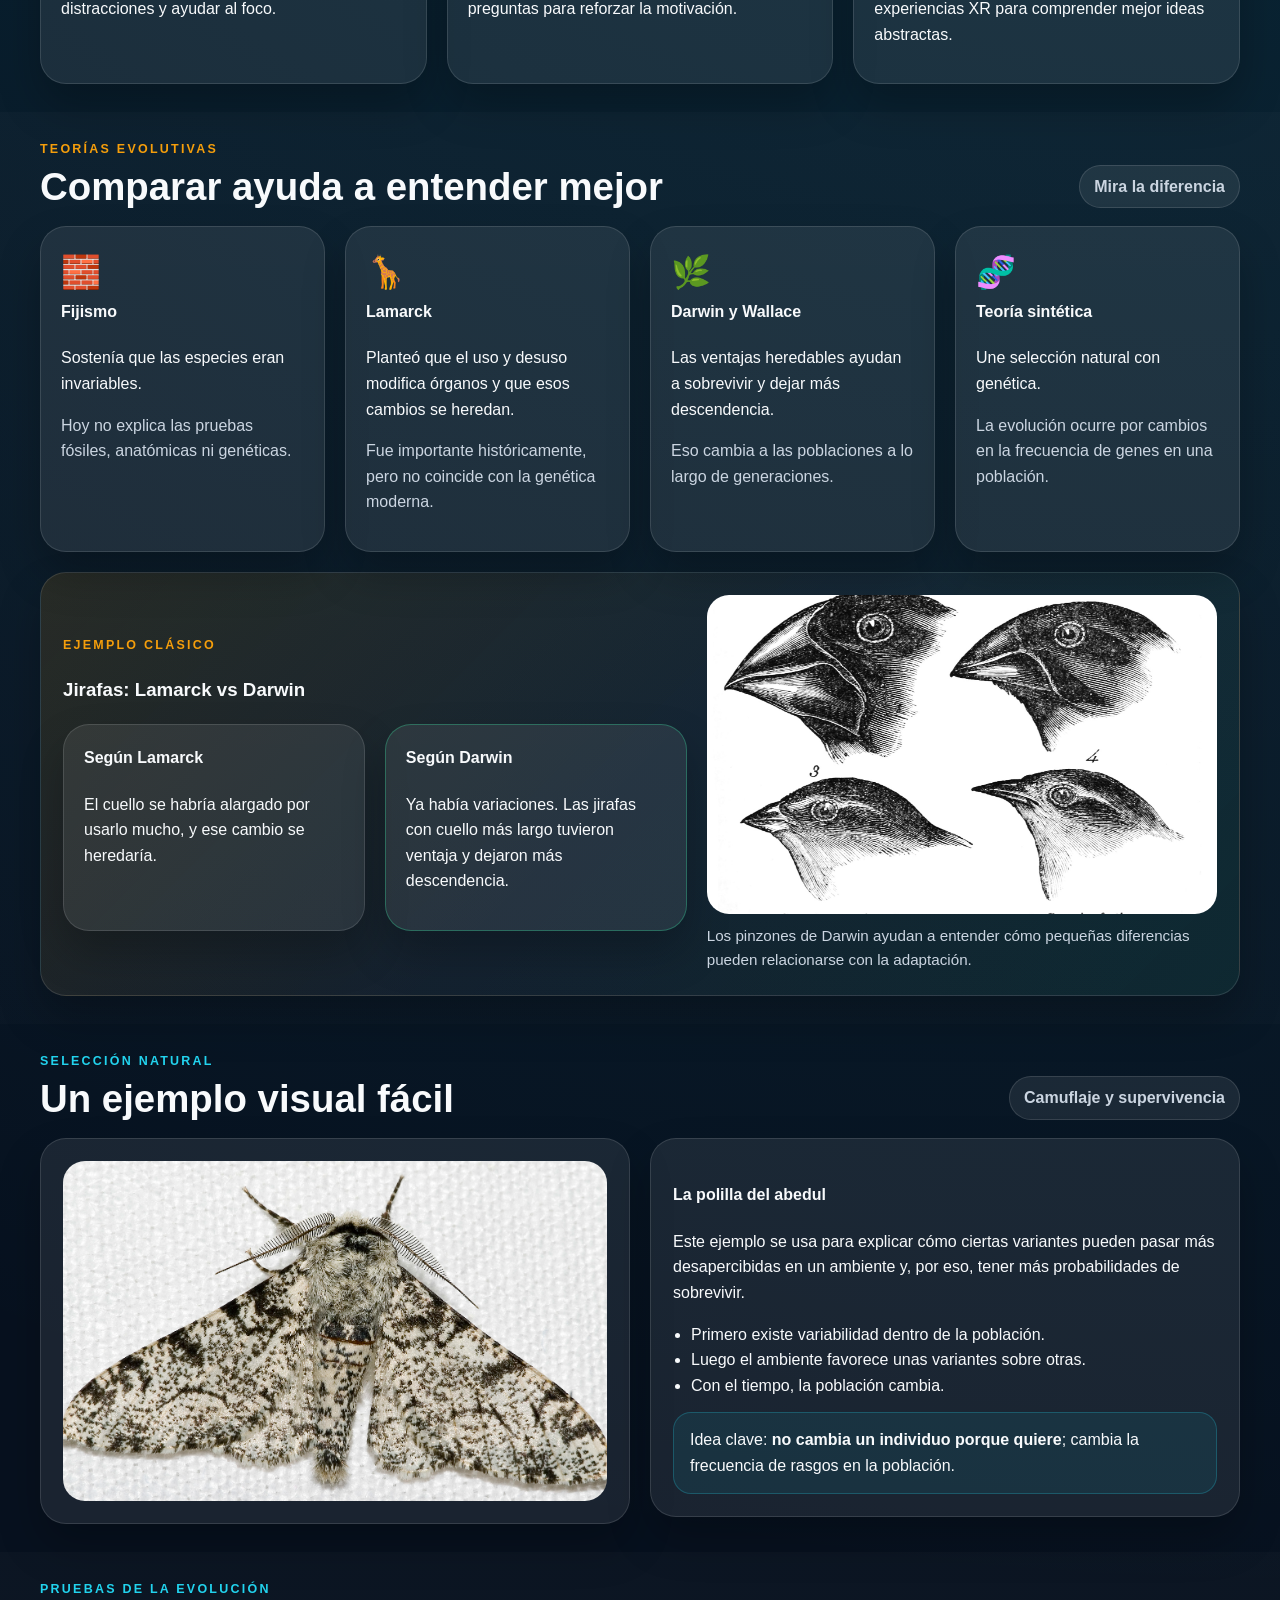
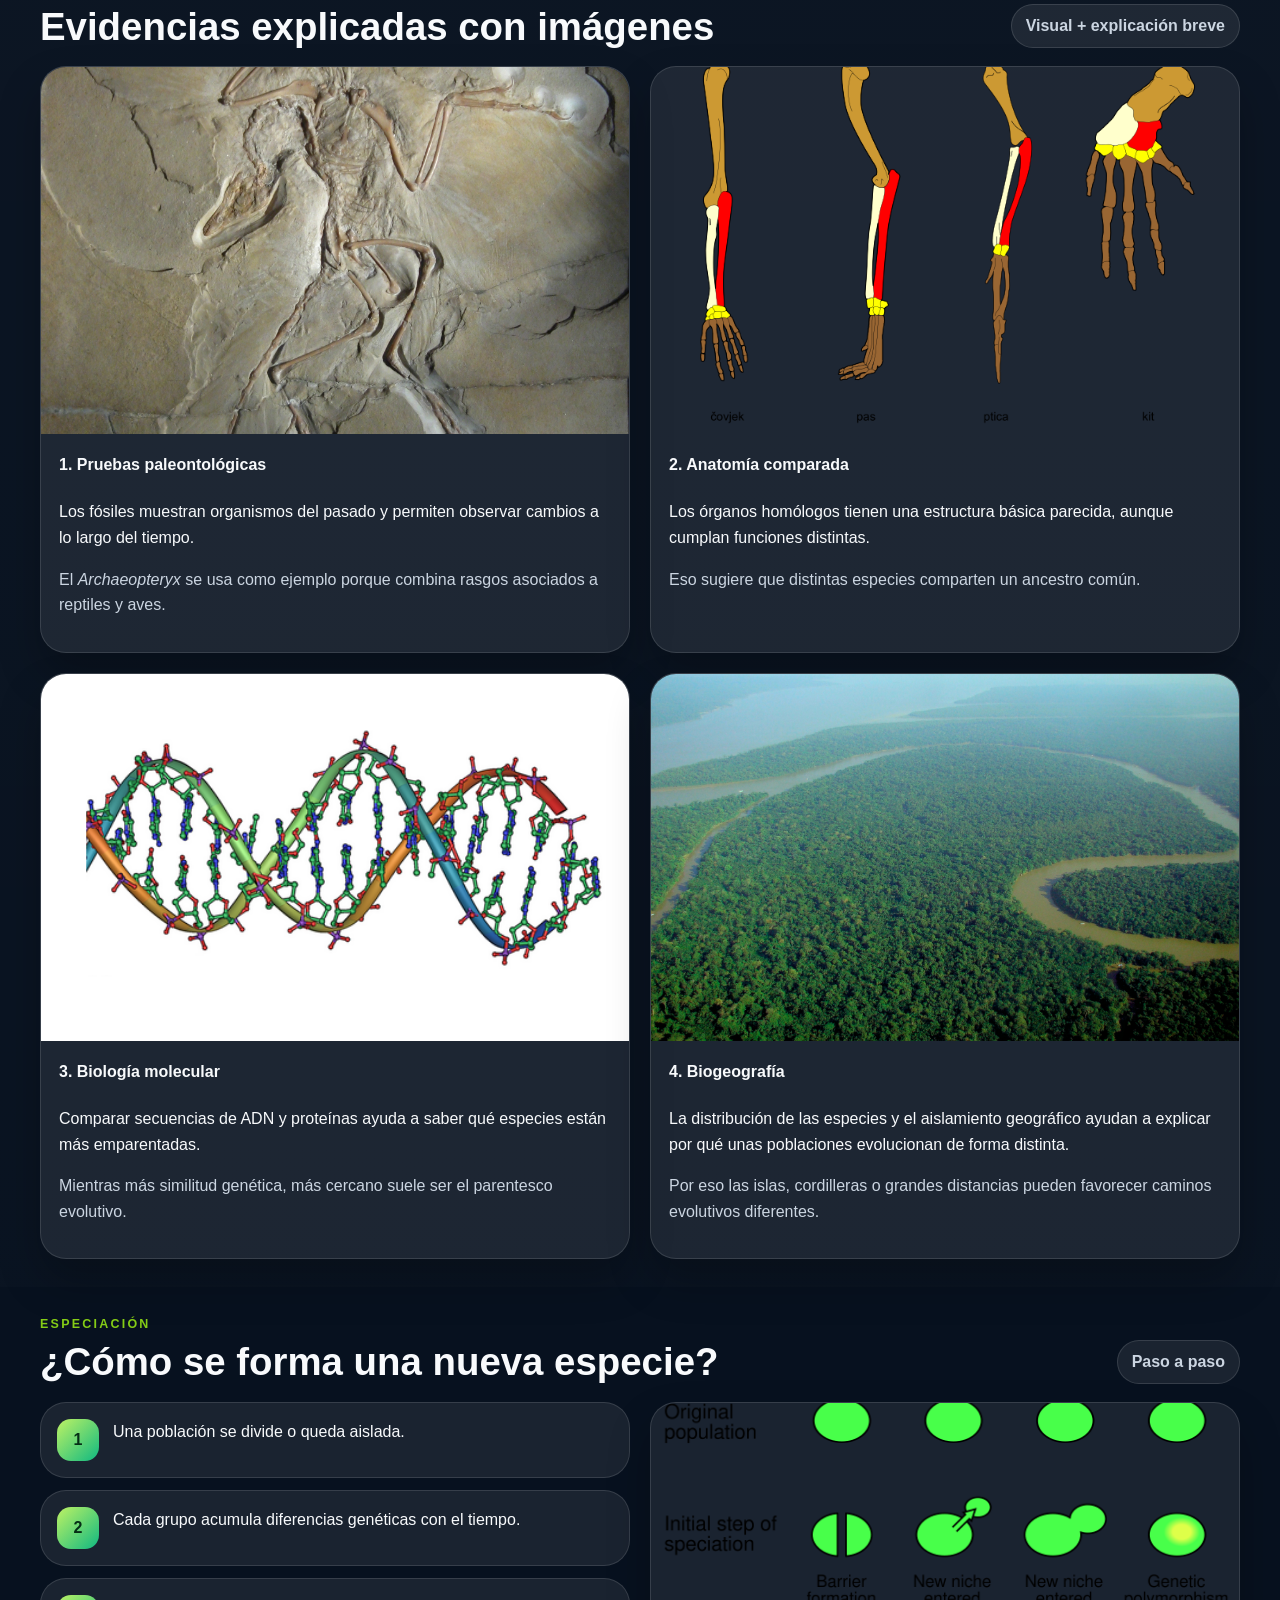
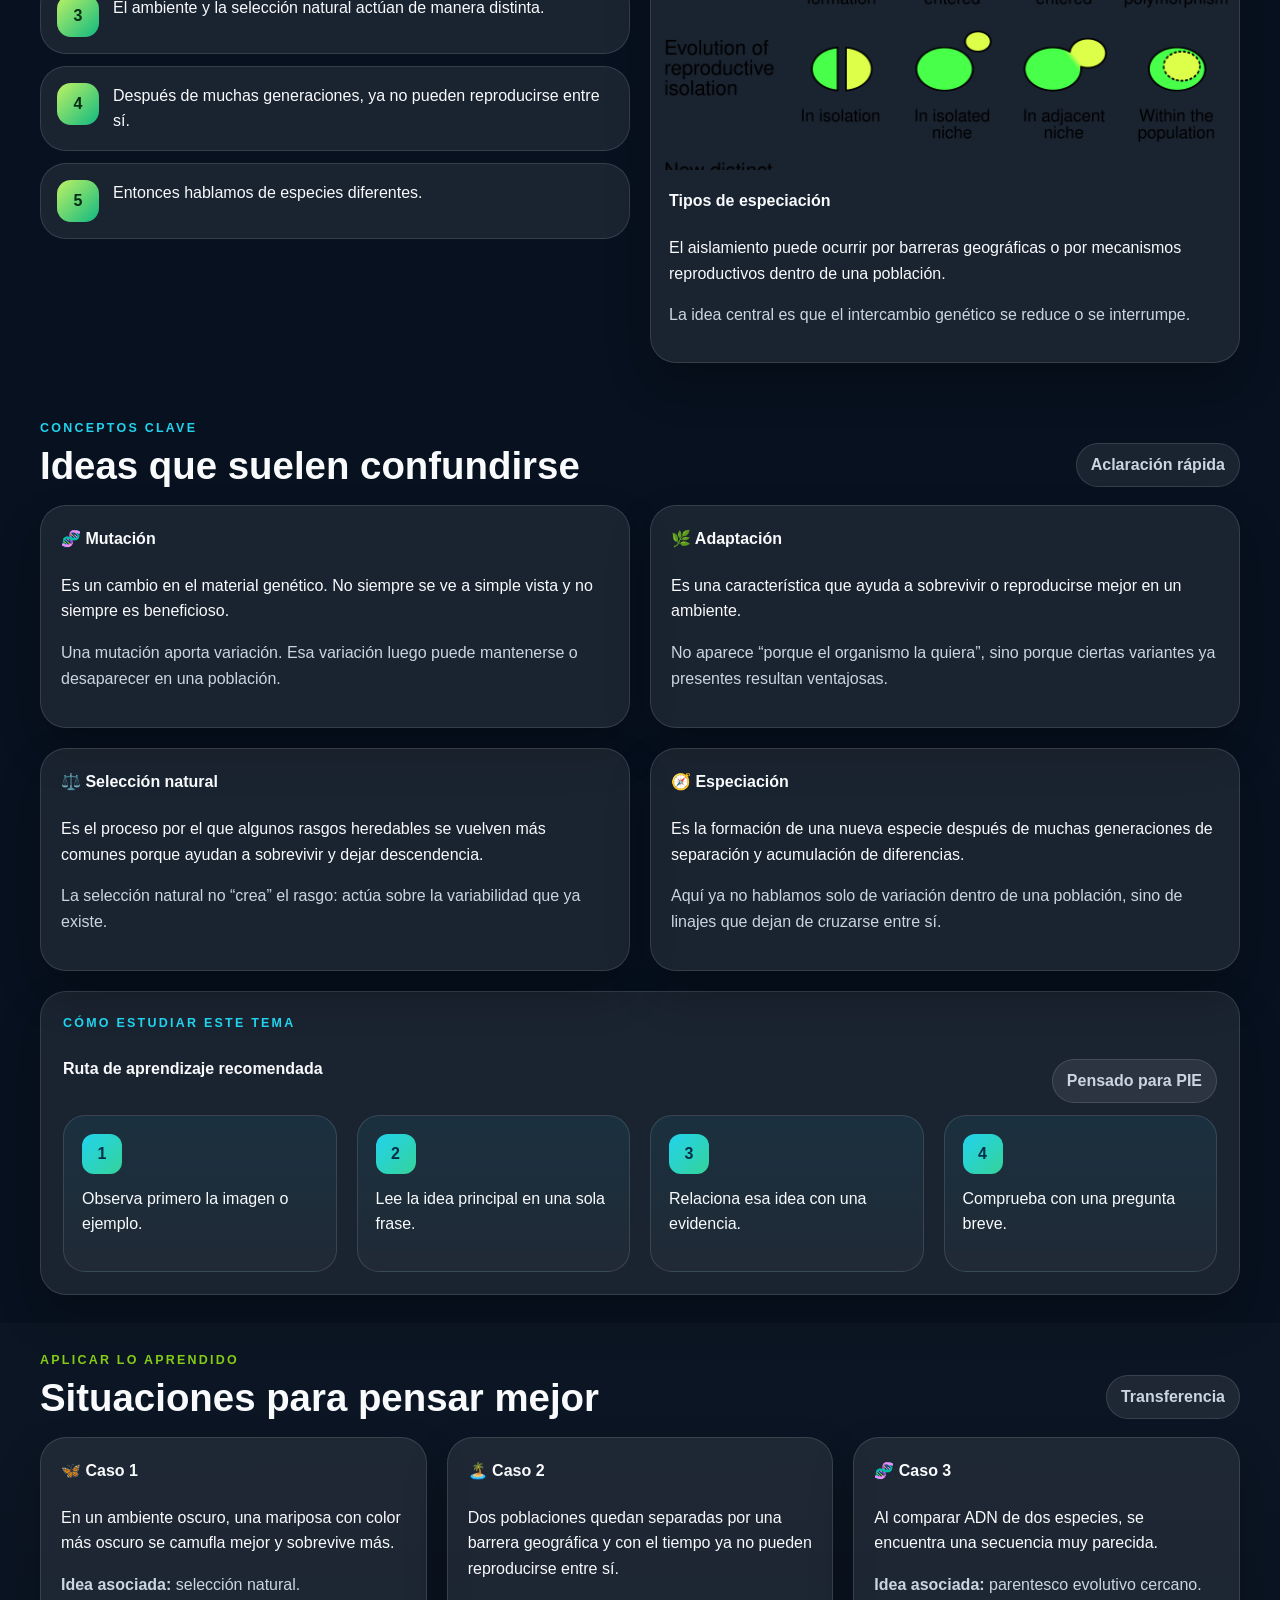
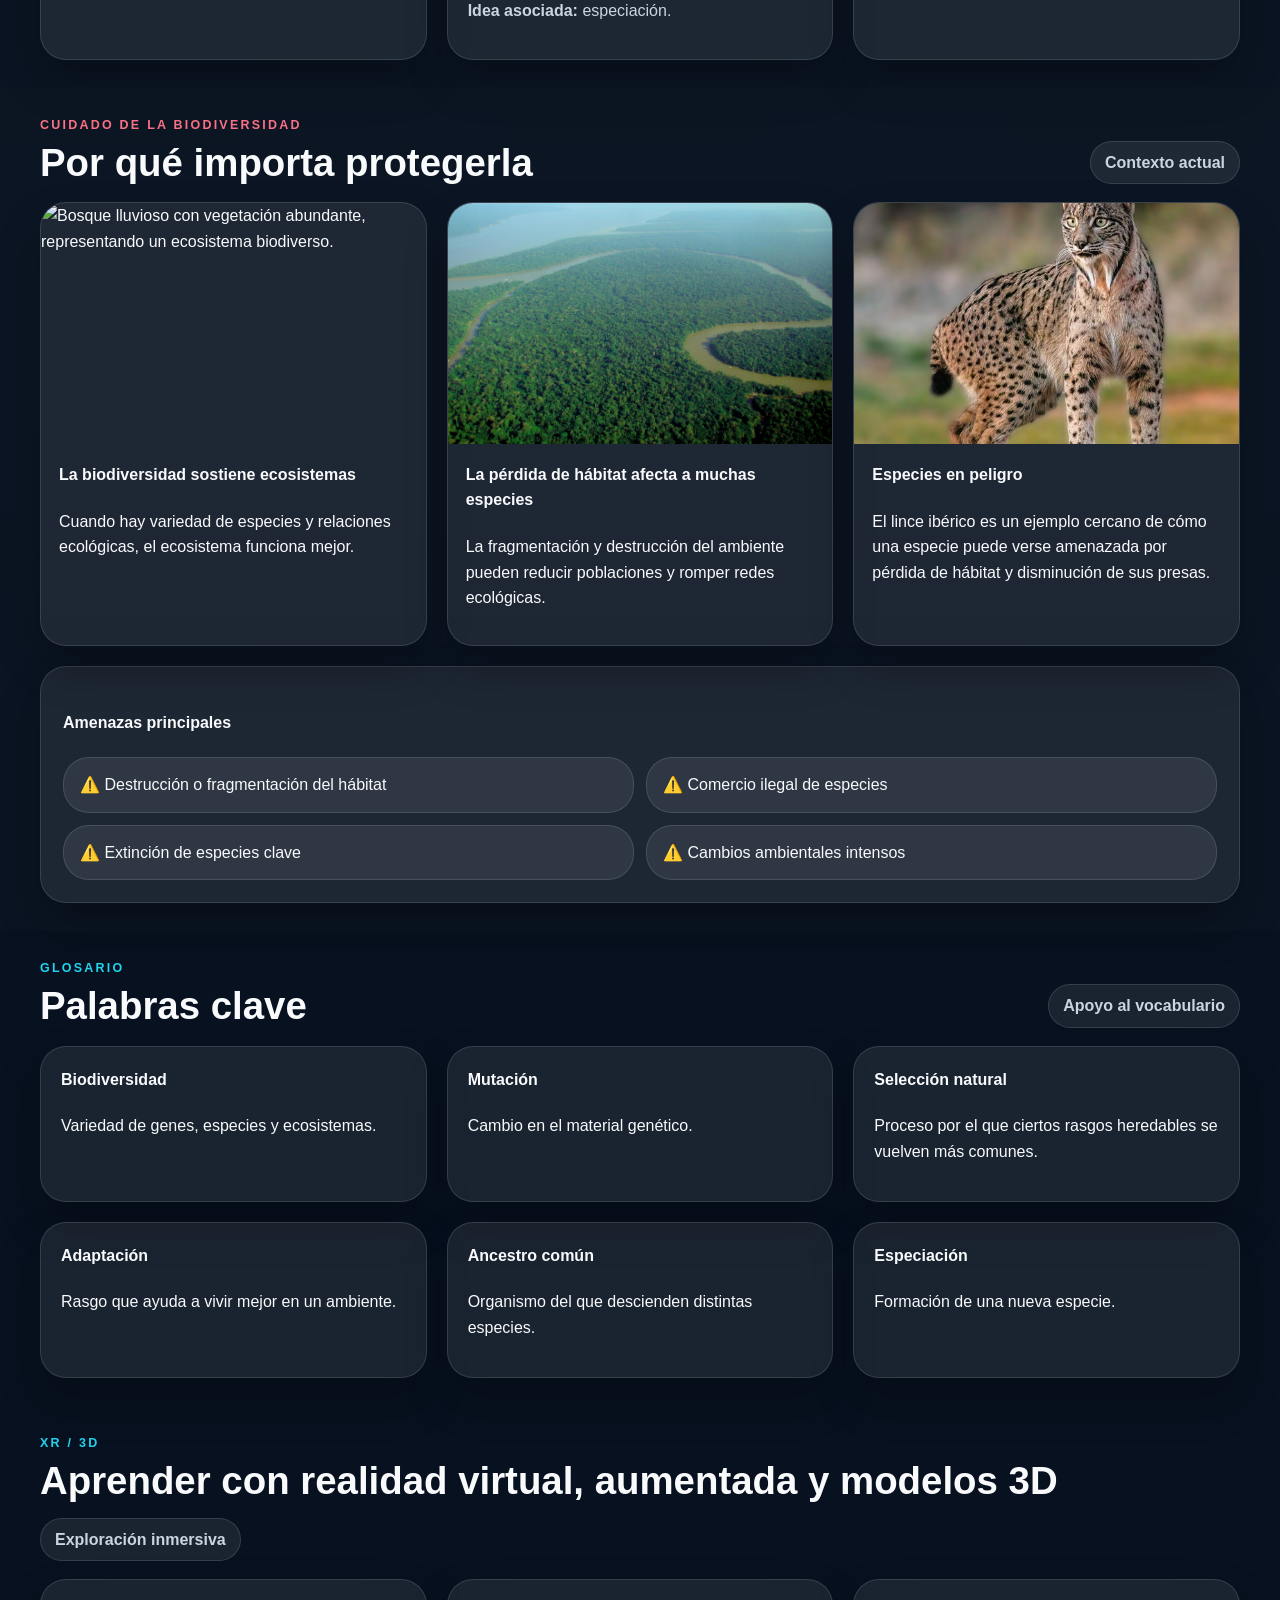
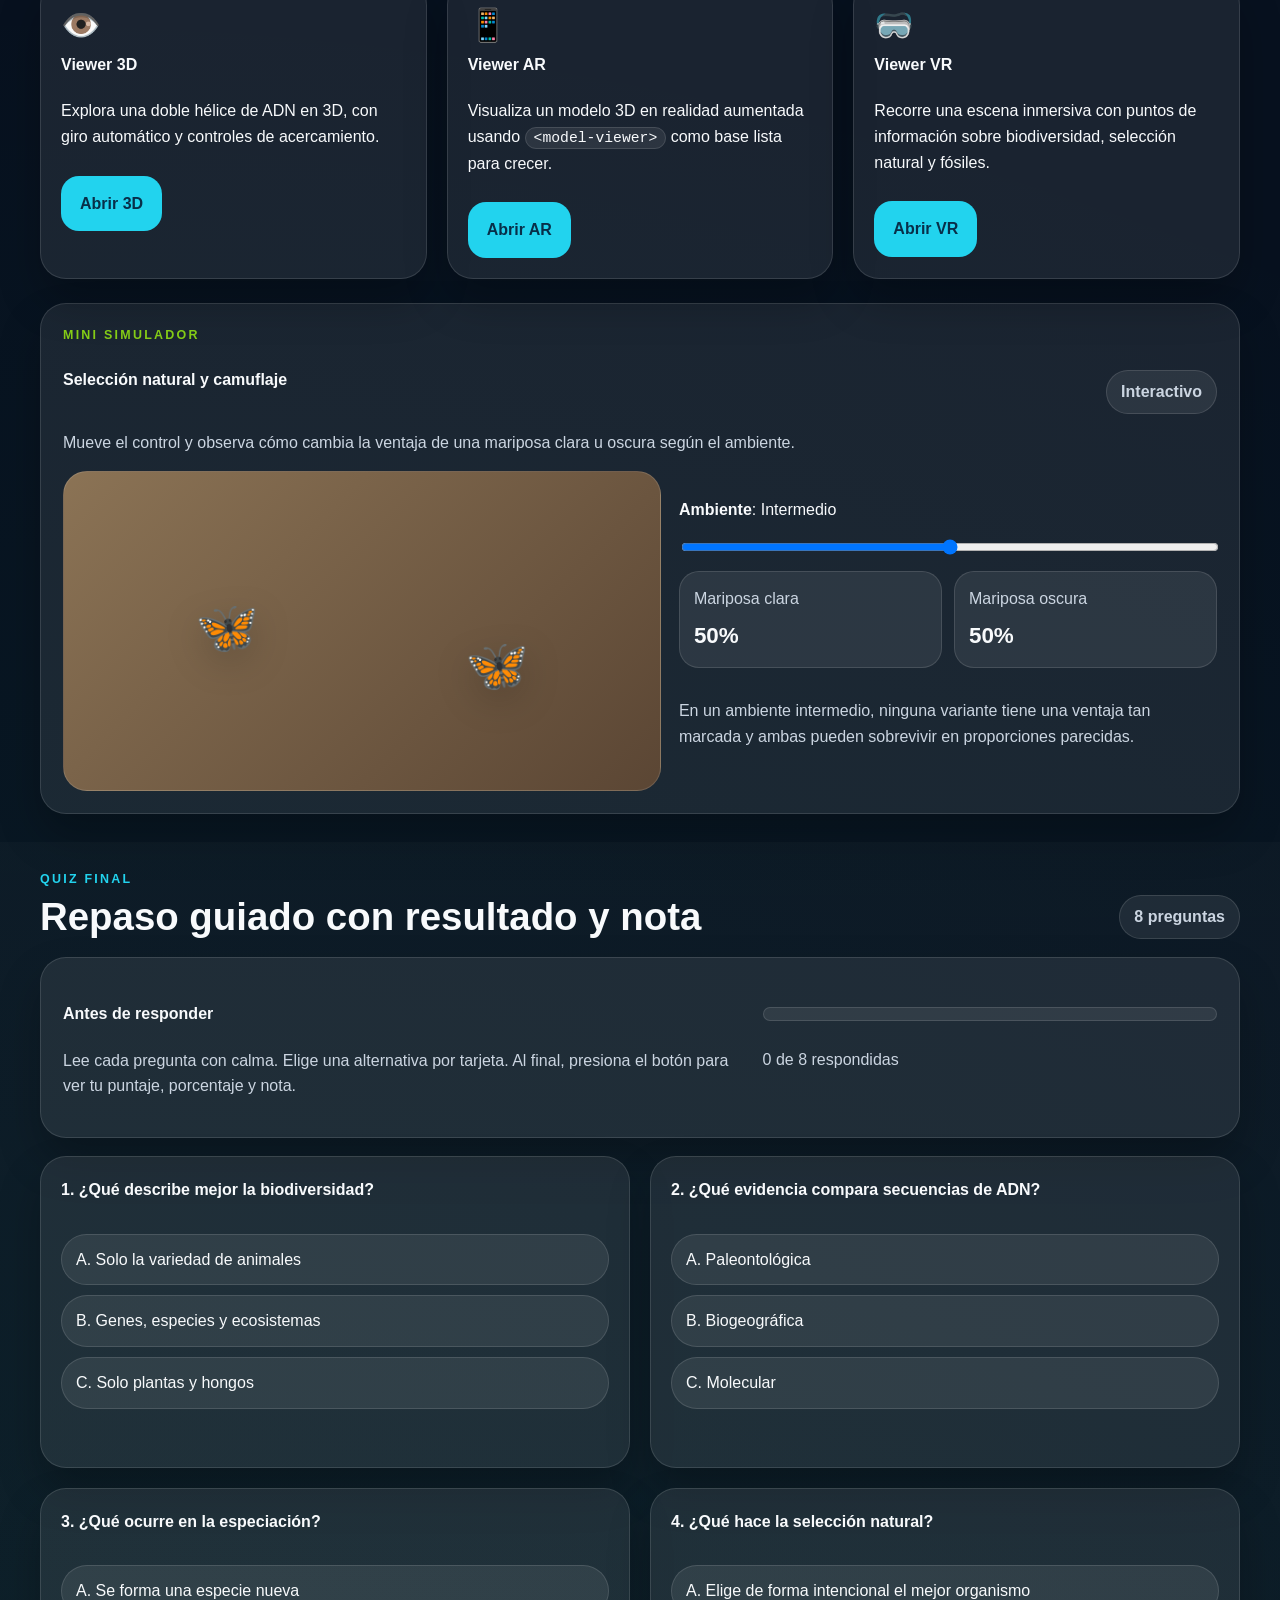
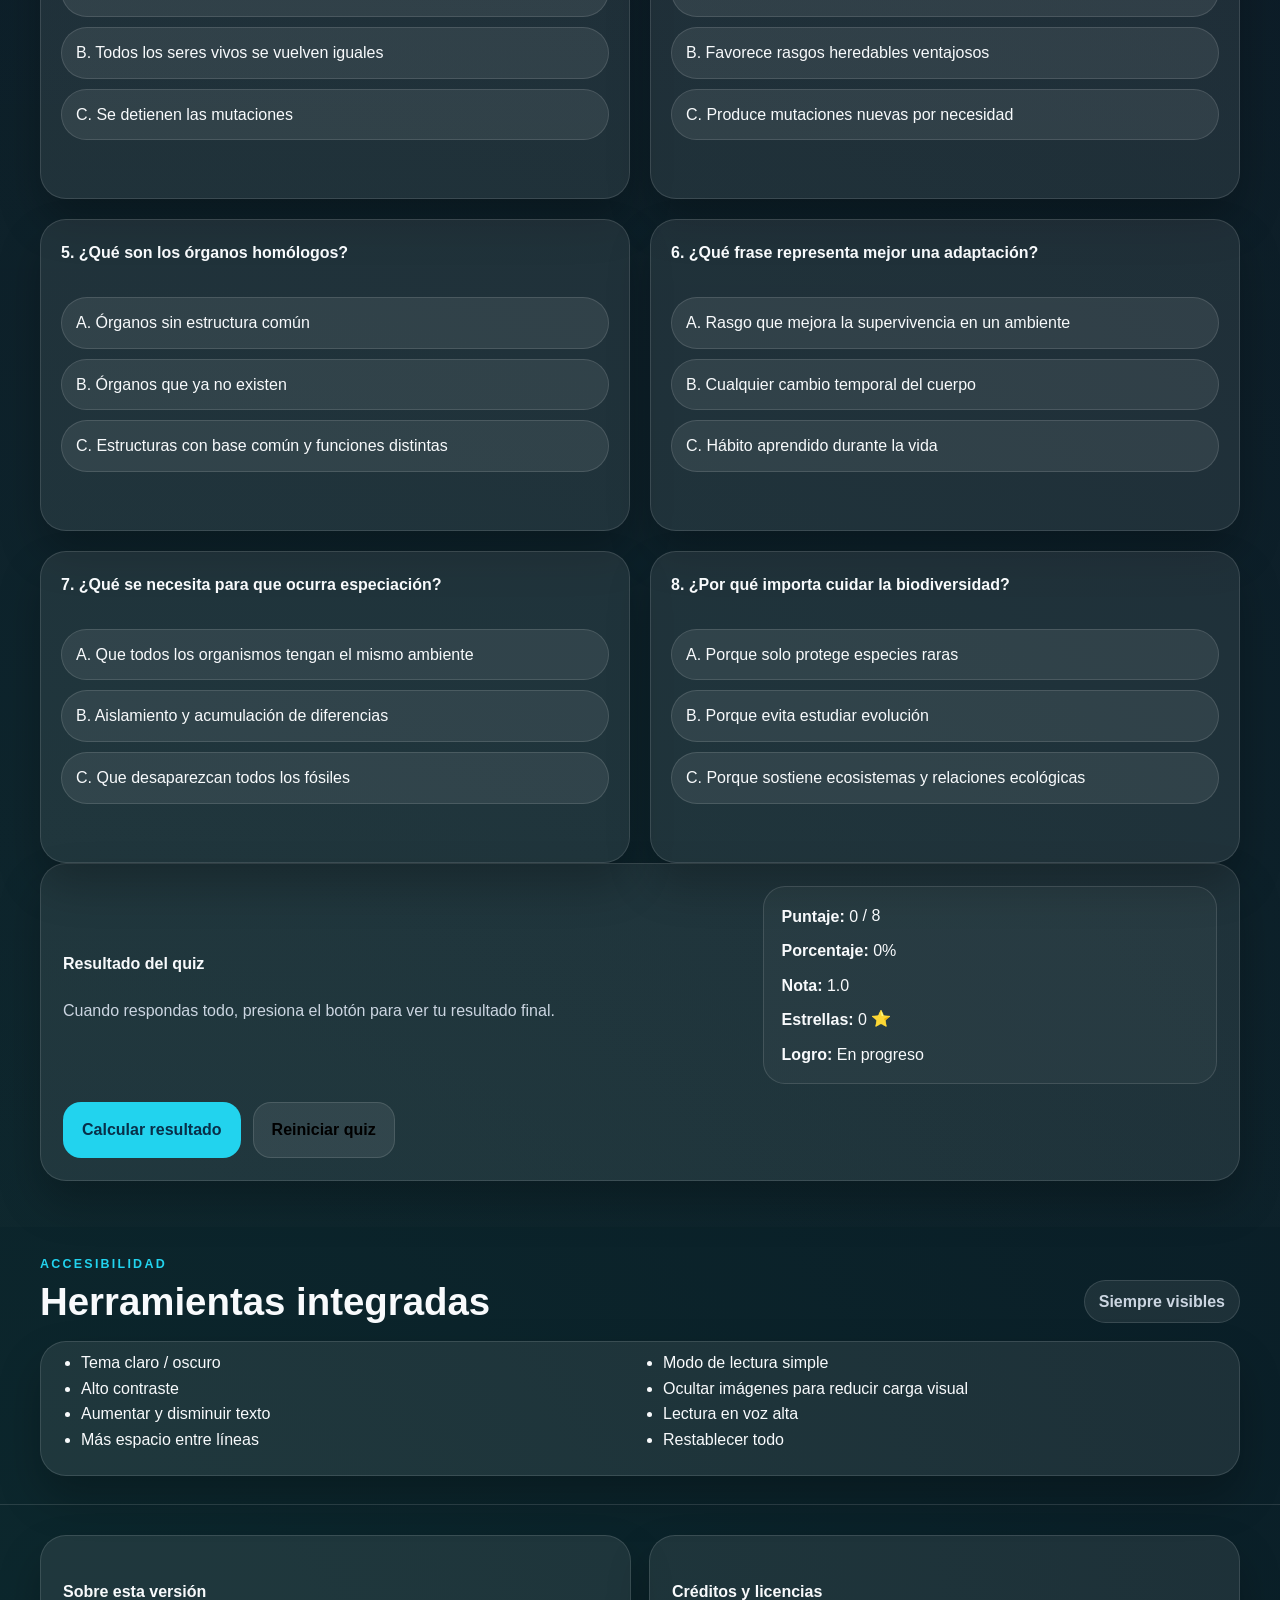
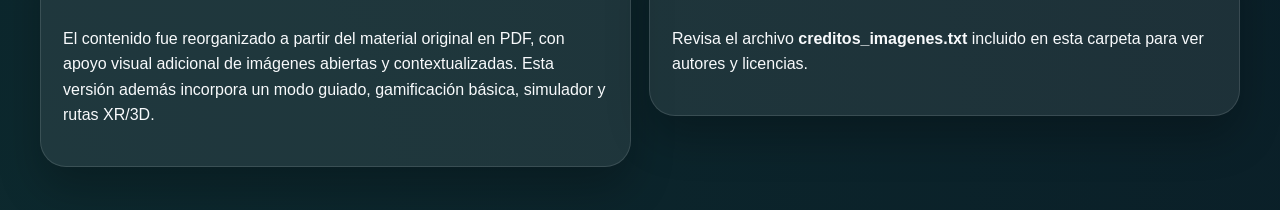
==== commit f8fe04b6: "Add files via upload" ====
--- a/index.html
+++ b/index.html
@@ -23,6 +23,7 @@
         <a href="#conceptos">Conceptos</a>
         <a href="#especiacion">Especiación</a>
         <a href="#cuidado">Cuidado</a>
+        <a href="#xr">XR / 3D</a>
         <a href="#quiz">Quiz</a>
       </nav>
     </div>
@@ -41,6 +42,7 @@
           <div class="cta-group">
             <a class="btn btn-primary" href="#ideas">Comenzar</a>
             <a class="btn btn-secondary" href="#accesibilidad">Ver accesibilidad</a>
+            <button class="btn btn-secondary" id="guidedModeBtn" type="button">🧭 Modo guiado</button>
           </div>
           <div class="hero-highlights">
             <div class="mini-card">🌱 Biodiversidad</div>
@@ -82,6 +84,35 @@
         <article class="card"><div class="num">6</div><p>El aislamiento prolongado puede originar nuevas especies.</p></article>
       </div>
     </section>
+
+
+    <section class="section container">
+      <div class="section-head">
+        <div>
+          <p class="eyebrow">Apoyo al aprendizaje</p>
+          <h3>Cómo usar este recurso mejor</h3>
+        </div>
+        <span class="pill">PIE + DUA</span>
+      </div>
+      <div class="grid grid-3">
+        <article class="card support-card">
+          <div class="icon">🧭</div>
+          <h4>Modo guiado</h4>
+          <p>Presenta una sección a la vez para reducir distracciones y ayudar al foco.</p>
+        </article>
+        <article class="card support-card">
+          <div class="icon">🎮</div>
+          <h4>Gamificación simple</h4>
+          <p>Suma estrellas cuando avanzas y responde preguntas para reforzar la motivación.</p>
+        </article>
+        <article class="card support-card">
+          <div class="icon">🧪</div>
+          <h4>Aprender haciendo</h4>
+          <p>Incluye preguntas breves, un simulador simple y experiencias XR para comprender mejor ideas abstractas.</p>
+        </article>
+      </div>
+    </section>
+
 
     <section id="teorias" class="section section-tinted">
       <div class="container">
@@ -411,6 +442,73 @@
     </section>
 
     
+
+    <section id="xr" class="section container">
+      <div class="section-head">
+        <div>
+          <p class="eyebrow cyan">XR / 3D</p>
+          <h3>Aprender con realidad virtual, aumentada y modelos 3D</h3>
+        </div>
+        <span class="pill">Exploración inmersiva</span>
+      </div>
+
+      <div class="grid grid-3 xr-grid">
+        <article class="card xr-card">
+          <div class="icon">👁️</div>
+          <h4>Viewer 3D</h4>
+          <p>Explora una doble hélice de ADN en 3D, con giro automático y controles de acercamiento.</p>
+          <a class="btn btn-primary xr-btn" href="viewer3d/index.html">Abrir 3D</a>
+        </article>
+
+        <article class="card xr-card">
+          <div class="icon">📱</div>
+          <h4>Viewer AR</h4>
+          <p>Visualiza un modelo 3D en realidad aumentada usando <code>&lt;model-viewer&gt;</code> como base lista para crecer.</p>
+          <a class="btn btn-primary xr-btn" href="viewerAR/index.html">Abrir AR</a>
+        </article>
+
+        <article class="card xr-card">
+          <div class="icon">🥽</div>
+          <h4>Viewer VR</h4>
+          <p>Recorre una escena inmersiva con puntos de información sobre biodiversidad, selección natural y fósiles.</p>
+          <a class="btn btn-primary xr-btn" href="viewerVR/index.html">Abrir VR</a>
+        </article>
+      </div>
+
+      <div class="panel simulator-panel">
+        <div class="section-head compact">
+          <div>
+            <p class="eyebrow lime">Mini simulador</p>
+            <h4>Selección natural y camuflaje</h4>
+          </div>
+          <span class="pill">Interactivo</span>
+        </div>
+        <p class="muted">Mueve el control y observa cómo cambia la ventaja de una mariposa clara u oscura según el ambiente.</p>
+        <div class="simulator-grid">
+          <div class="sim-stage" id="simStage">
+            <div class="moth moth-light" id="mothLight">🦋</div>
+            <div class="moth moth-dark" id="mothDark">🦋</div>
+          </div>
+          <div class="sim-controls">
+            <label for="envRange"><strong>Ambiente</strong>: <span id="envLabel">Intermedio</span></label>
+            <input type="range" min="0" max="100" value="50" id="envRange">
+            <div class="sim-stats">
+              <div class="stat-card">
+                <span>Mariposa clara</span>
+                <strong id="lightChance">50%</strong>
+              </div>
+              <div class="stat-card">
+                <span>Mariposa oscura</span>
+                <strong id="darkChance">50%</strong>
+              </div>
+            </div>
+            <p class="muted" id="simExplanation">Cuando el ambiente se vuelve más oscuro, la mariposa oscura se camufla mejor y aumenta su probabilidad de sobrevivir.</p>
+          </div>
+        </div>
+      </div>
+    </section>
+
+
     <section id="quiz" class="section section-tinted">
       <div class="container">
         <div class="section-head">
@@ -509,6 +607,8 @@
             <p><strong>Puntaje:</strong> <span id="quizScore">0</span> / 8</p>
             <p><strong>Porcentaje:</strong> <span id="quizPercent">0%</span></p>
             <p><strong>Nota:</strong> <span id="quizGrade">1.0</span></p>
+            <p><strong>Estrellas:</strong> <span id="starCount">0</span> ⭐</p>
+            <p><strong>Logro:</strong> <span id="badgeText">En progreso</span></p>
           </div>
           <div class="result-buttons">
             <button type="button" class="btn btn-primary quiz-action-btn" id="gradeQuizBtn">Calcular resultado</button>
@@ -547,7 +647,7 @@
       <div class="panel">
         <h4>Sobre esta versión</h4>
         <p>
-          El contenido fue reorganizado a partir del material original en PDF, con apoyo visual adicional de imágenes abiertas y contextualizadas.
+          El contenido fue reorganizado a partir del material original en PDF, con apoyo visual adicional de imágenes abiertas y contextualizadas. Esta versión además incorpora un modo guiado, gamificación básica, simulador y rutas XR/3D.
         </p>
       </div>
       <div class="panel">
--- a/assets/css/styles.css
+++ b/assets/css/styles.css
@@ -464,3 +464,143 @@
     grid-template-columns: 1fr;
   }
 }
+
+
+/* Upgrade profesional XR + gamificación */
+code {
+  padding: 2px 8px;
+  border-radius: 999px;
+  background: rgba(255,255,255,.08);
+  border: 1px solid var(--line);
+  font-size: .92em;
+}
+.support-card,
+.xr-card {
+  min-height: 220px;
+}
+.xr-btn {
+  margin-top: 10px;
+}
+.simulator-panel {
+  margin-top: 24px;
+}
+.simulator-grid {
+  display: grid;
+  grid-template-columns: 1fr .9fr;
+  gap: 18px;
+  align-items: center;
+}
+.sim-stage {
+  position: relative;
+  min-height: 320px;
+  border-radius: 24px;
+  border: 1px solid var(--line);
+  background: linear-gradient(135deg, #8b7355, #5b4634);
+  overflow: hidden;
+}
+.sim-stage.dark-env {
+  background: linear-gradient(135deg, #2f3640, #111827);
+}
+.sim-stage.light-env {
+  background: linear-gradient(135deg, #d8c3a5, #f6ead6);
+}
+.moth {
+  position: absolute;
+  font-size: 3.2rem;
+  transition: all .3s ease;
+  filter: drop-shadow(0 10px 18px rgba(0,0,0,.18));
+}
+.moth-light {
+  left: 22%;
+  top: 36%;
+}
+.moth-dark {
+  right: 22%;
+  top: 48%;
+}
+.sim-controls {
+  display: grid;
+  gap: 14px;
+}
+.sim-controls input[type="range"] {
+  width: 100%;
+}
+.sim-stats {
+  display: grid;
+  grid-template-columns: repeat(2, 1fr);
+  gap: 12px;
+}
+.stat-card {
+  border: 1px solid var(--line);
+  background: var(--surface);
+  border-radius: 20px;
+  padding: 14px;
+}
+.stat-card span {
+  display: block;
+  color: var(--muted);
+  margin-bottom: 6px;
+}
+.stat-card strong {
+  font-size: 1.4rem;
+}
+.guided-active .section,
+.guided-active .site-footer {
+  opacity: .22;
+  pointer-events: none;
+  transition: opacity .2s ease;
+}
+.guided-active .guided-current {
+  opacity: 1 !important;
+  pointer-events: auto !important;
+  outline: 2px solid rgba(34,211,238,.35);
+  border-radius: 28px;
+}
+.guided-controls {
+  position: fixed;
+  left: 18px;
+  bottom: 18px;
+  z-index: 65;
+  display: none;
+  gap: 10px;
+  flex-wrap: wrap;
+}
+.guided-active .guided-controls {
+  display: flex;
+}
+.guided-chip {
+  border: 1px solid var(--line);
+  background: var(--surface-strong);
+  border-radius: 999px;
+  padding: 10px 14px;
+  box-shadow: var(--shadow);
+  font-weight: 700;
+}
+.guided-controls .btn {
+  cursor: pointer;
+}
+.quiz-grid-pro .quiz-card {
+  min-height: 280px;
+}
+.result-box strong,
+.result-box span {
+  vertical-align: middle;
+}
+.xr-grid .card,
+.concept-grid .card {
+  box-shadow: var(--shadow);
+}
+
+@media (max-width: 1024px) {
+  .simulator-grid {
+    grid-template-columns: 1fr;
+  }
+}
+
+@media (max-width: 760px) {
+  .guided-controls {
+    left: 10px;
+    right: 10px;
+    bottom: 12px;
+  }
+}
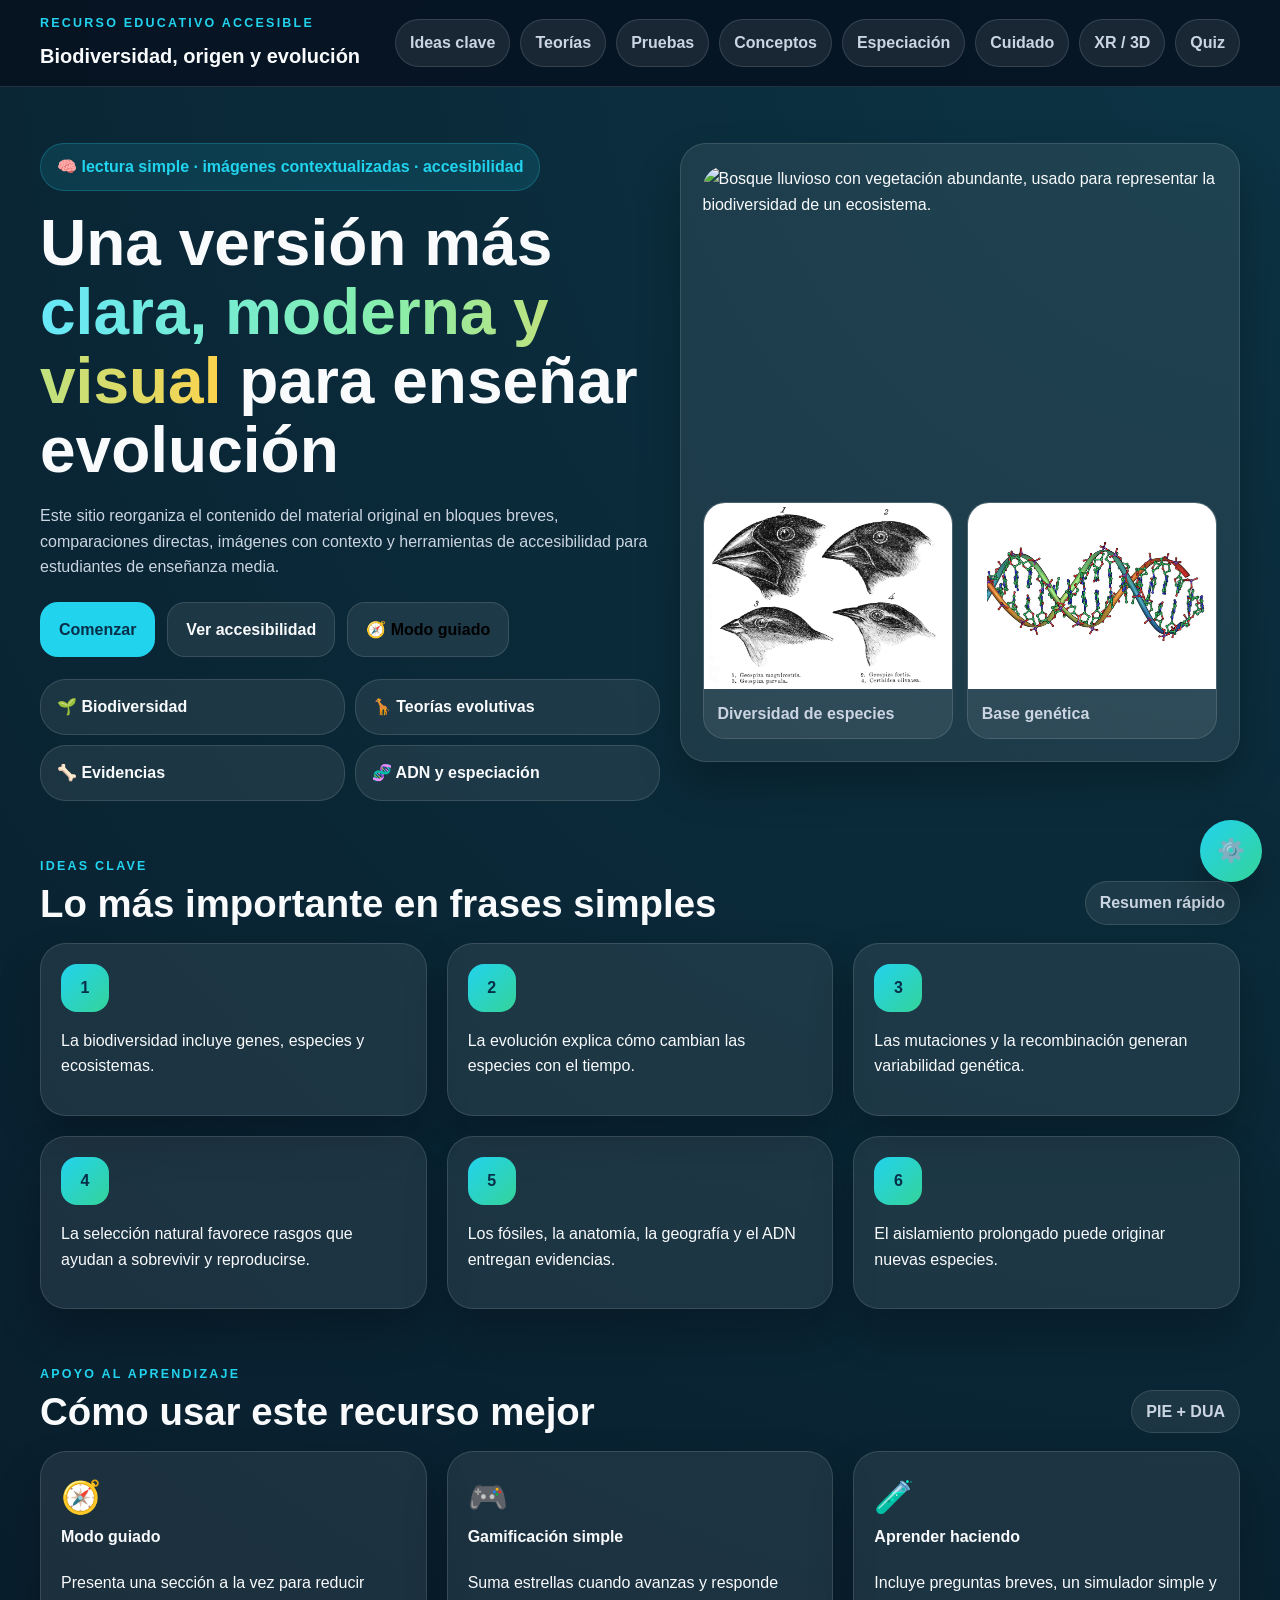
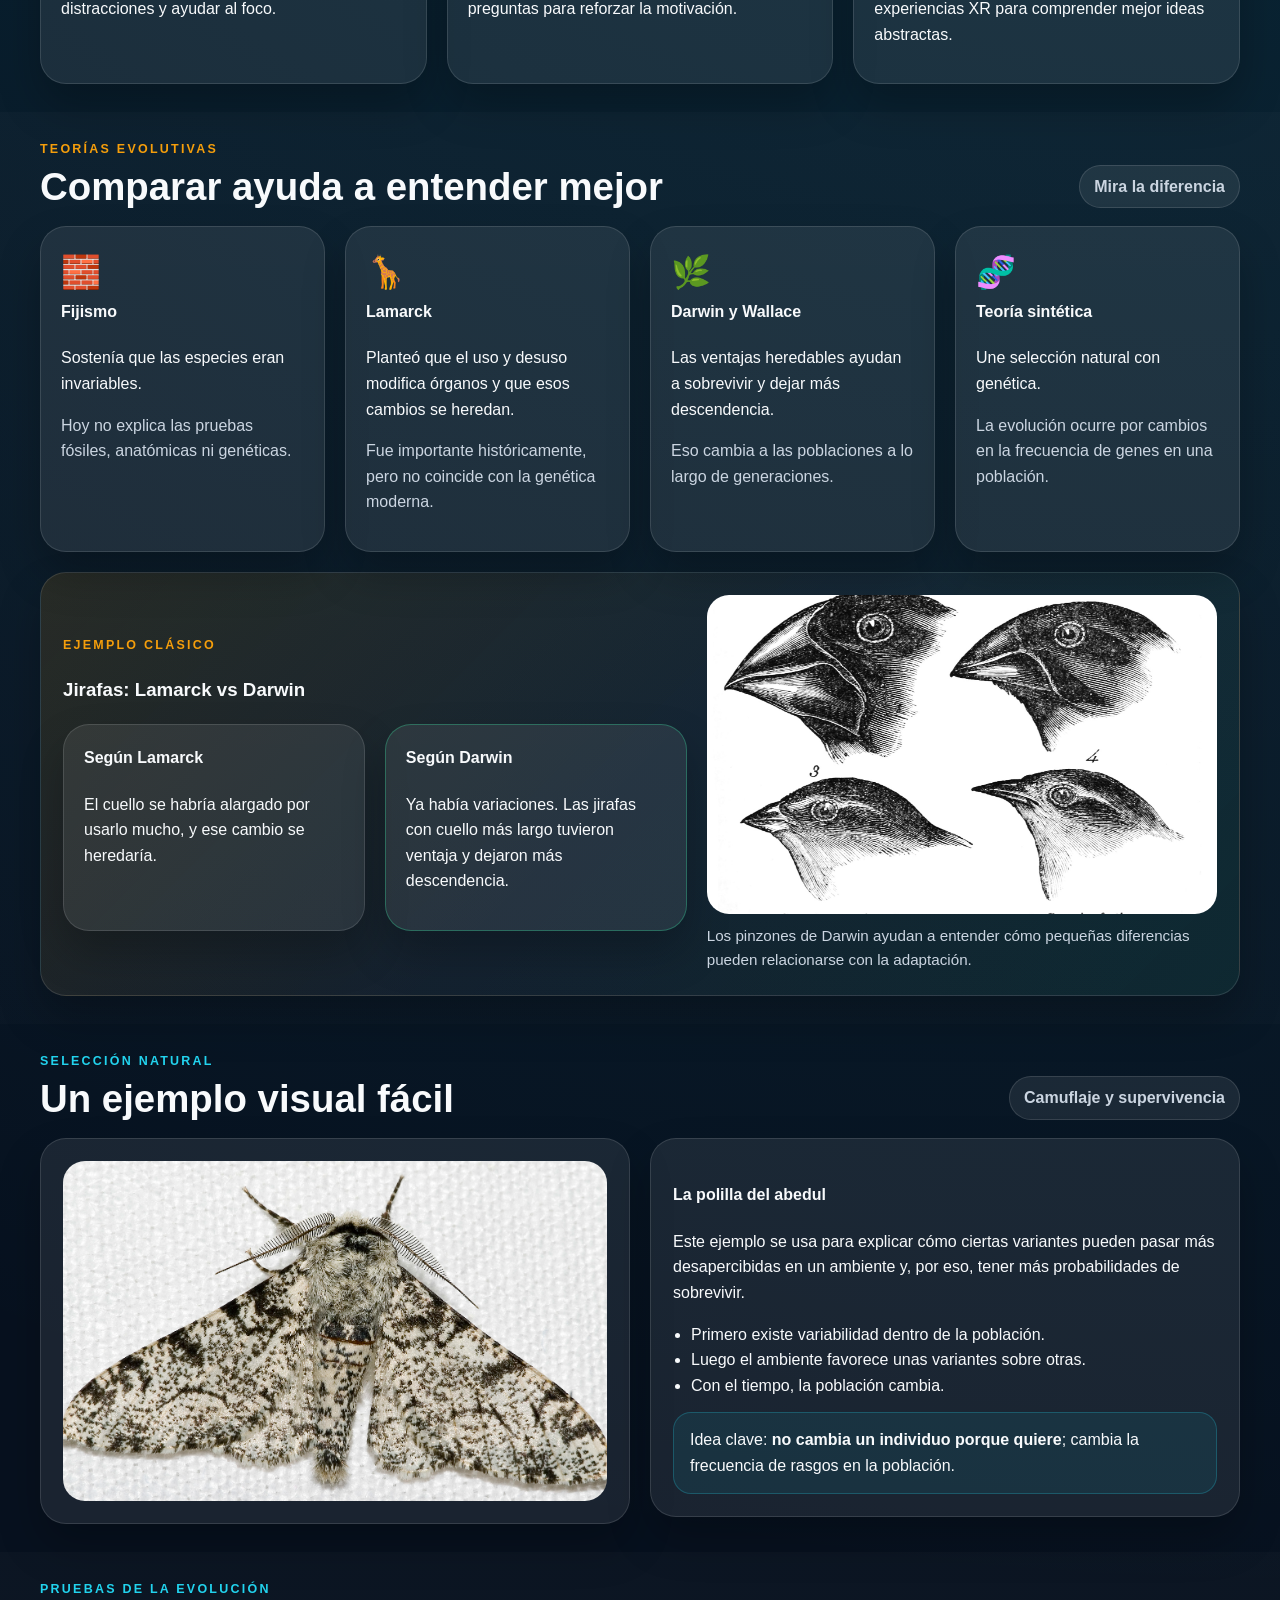
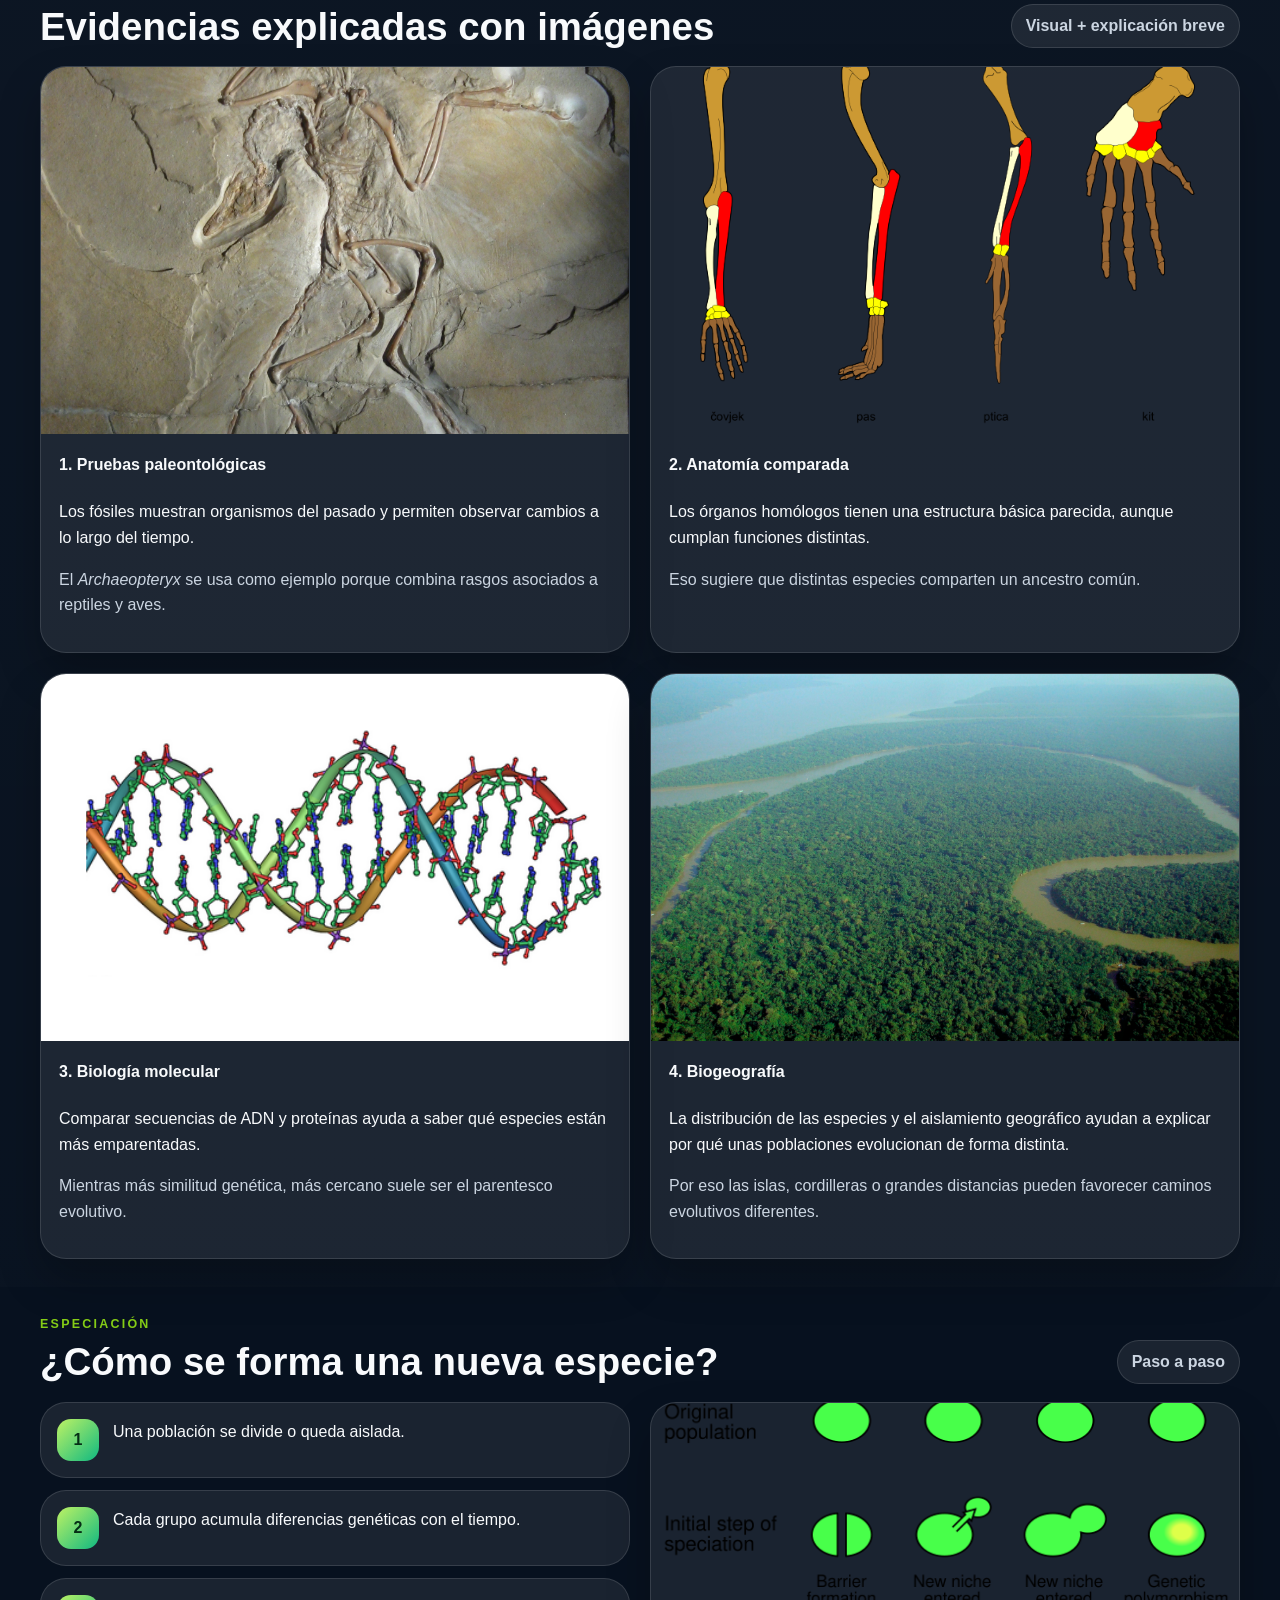
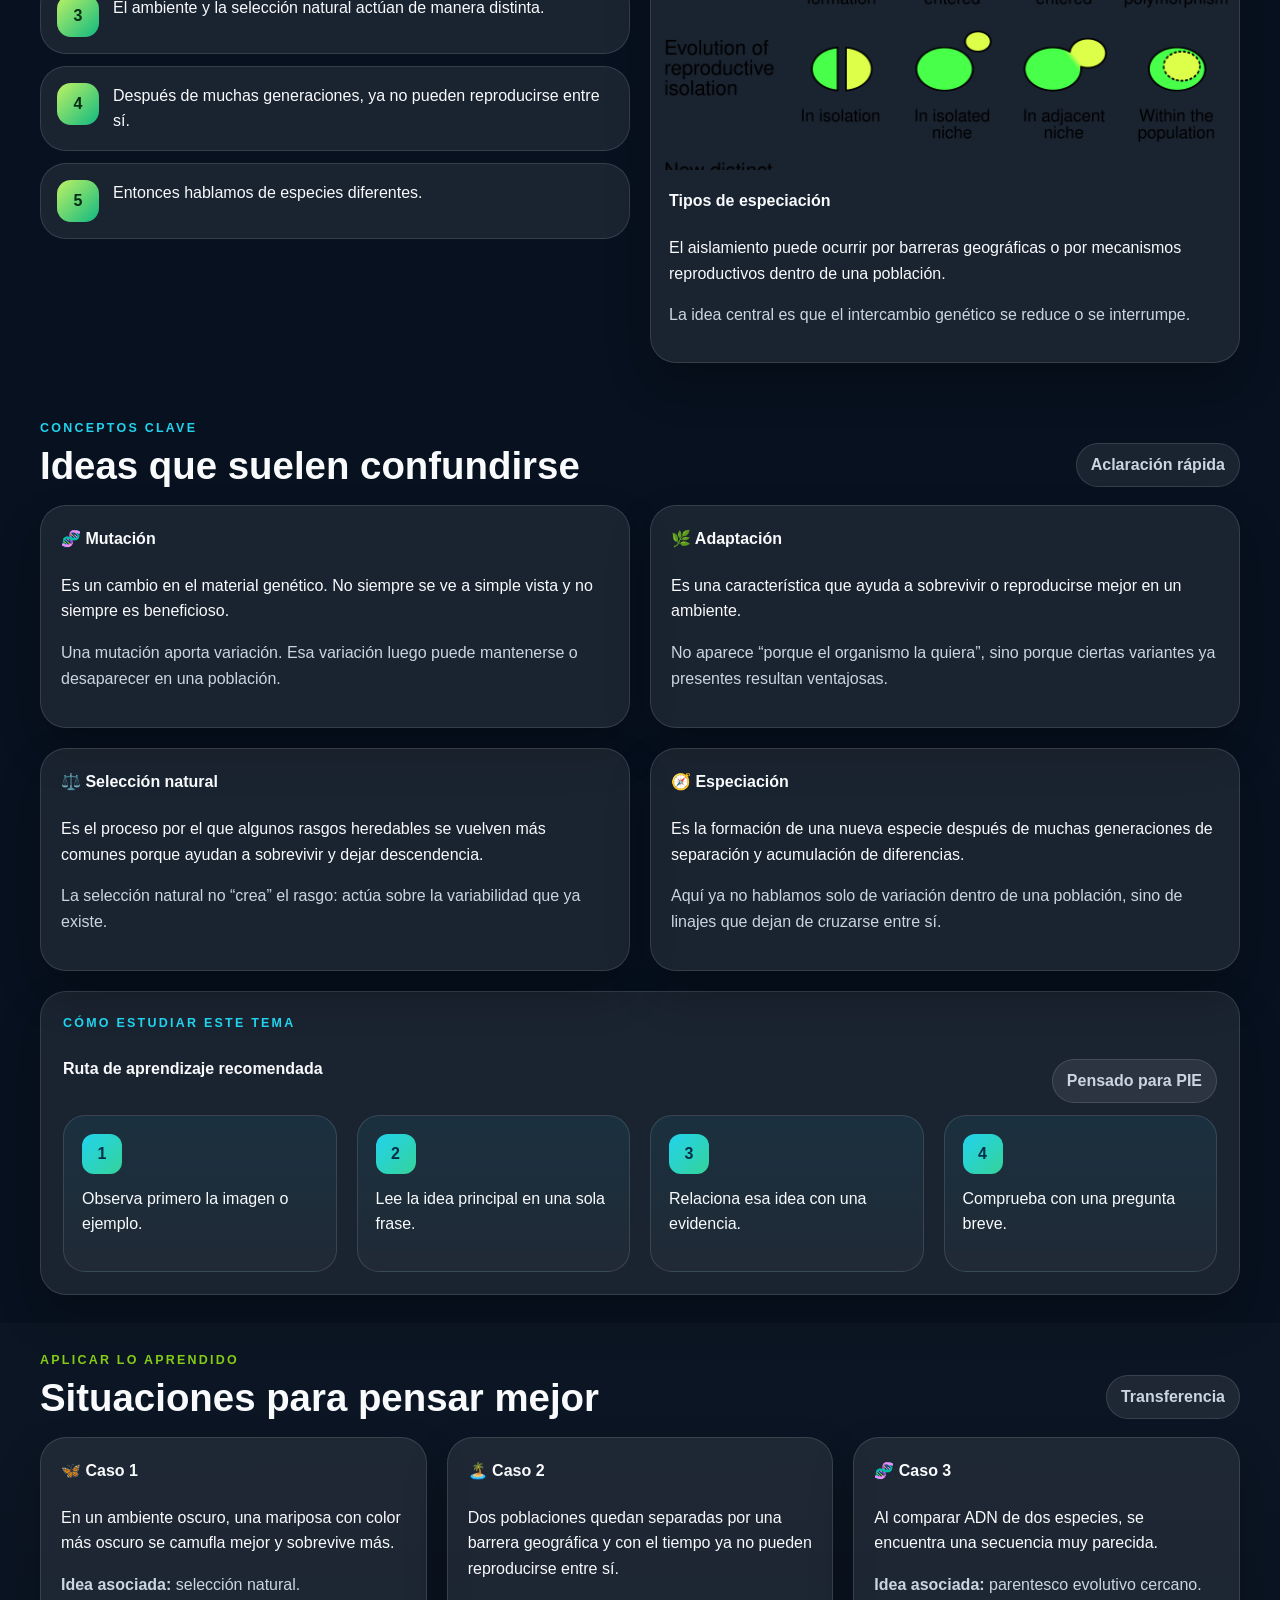
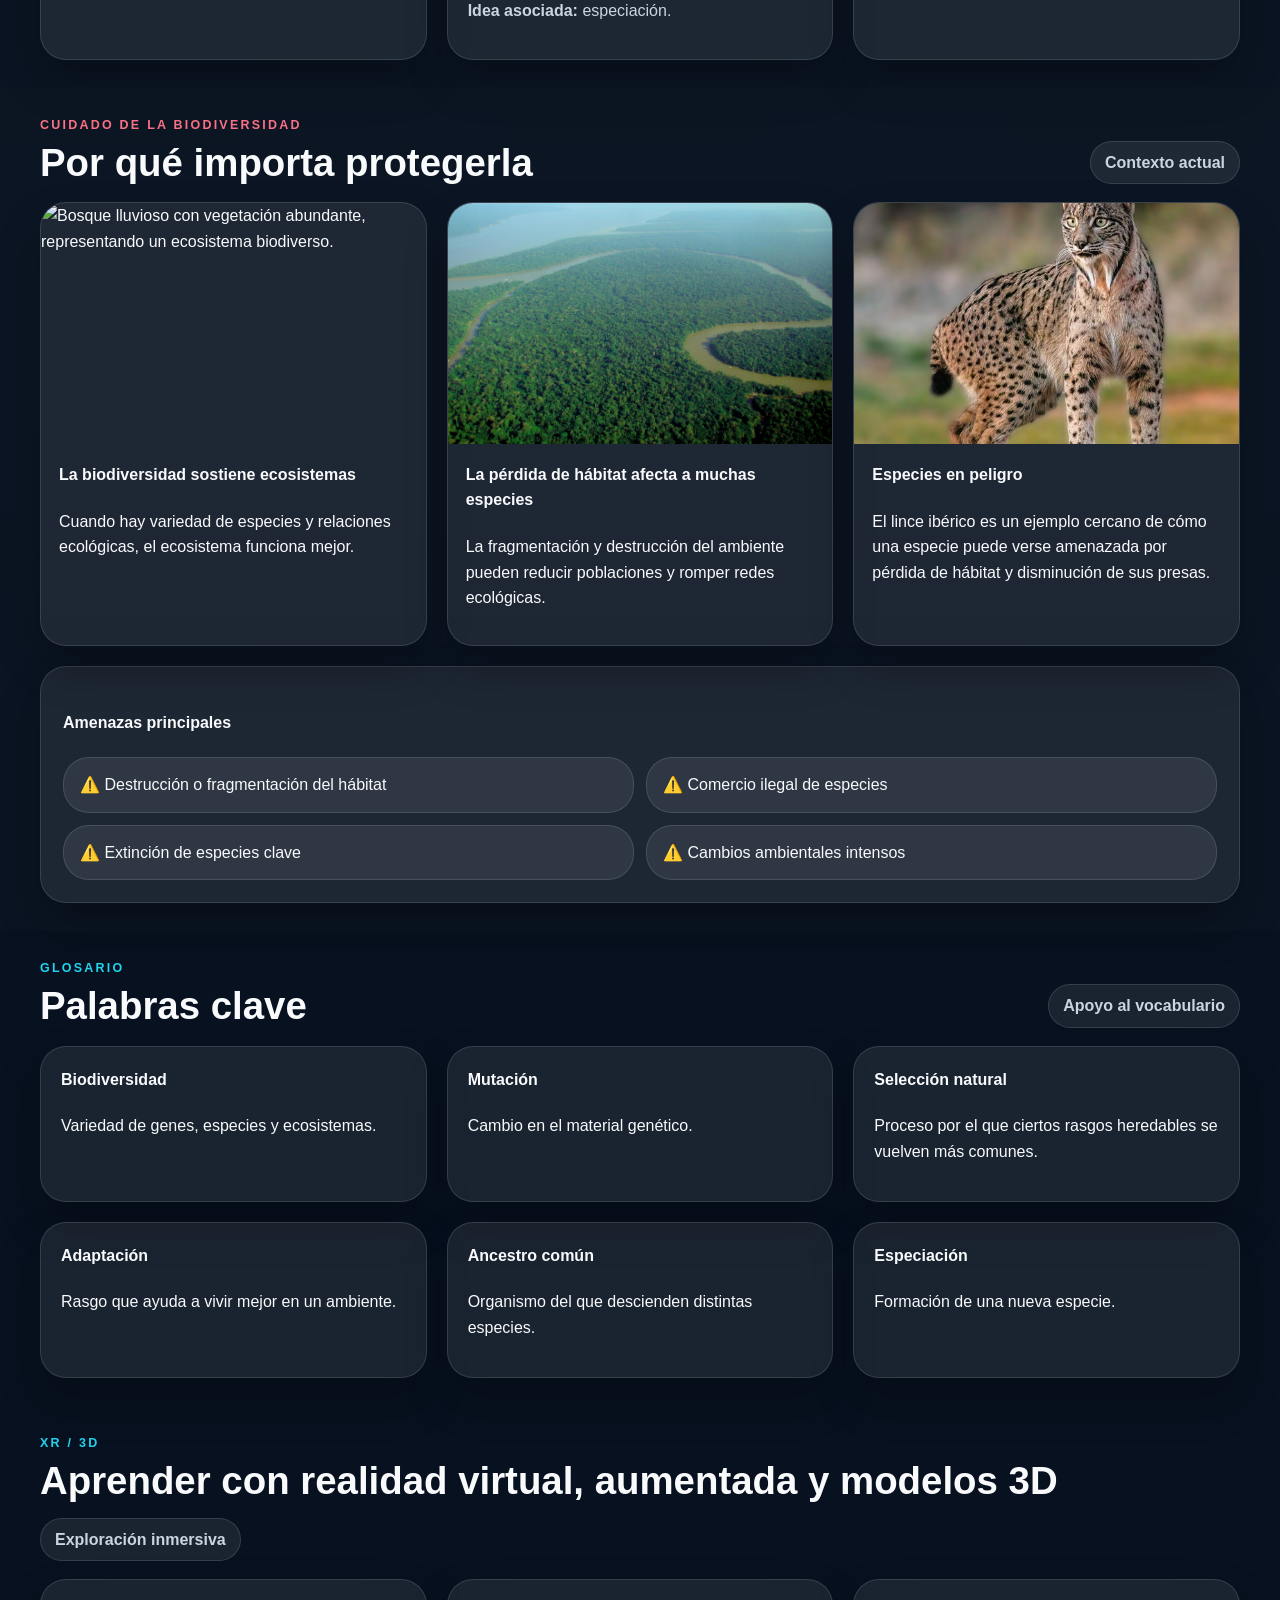
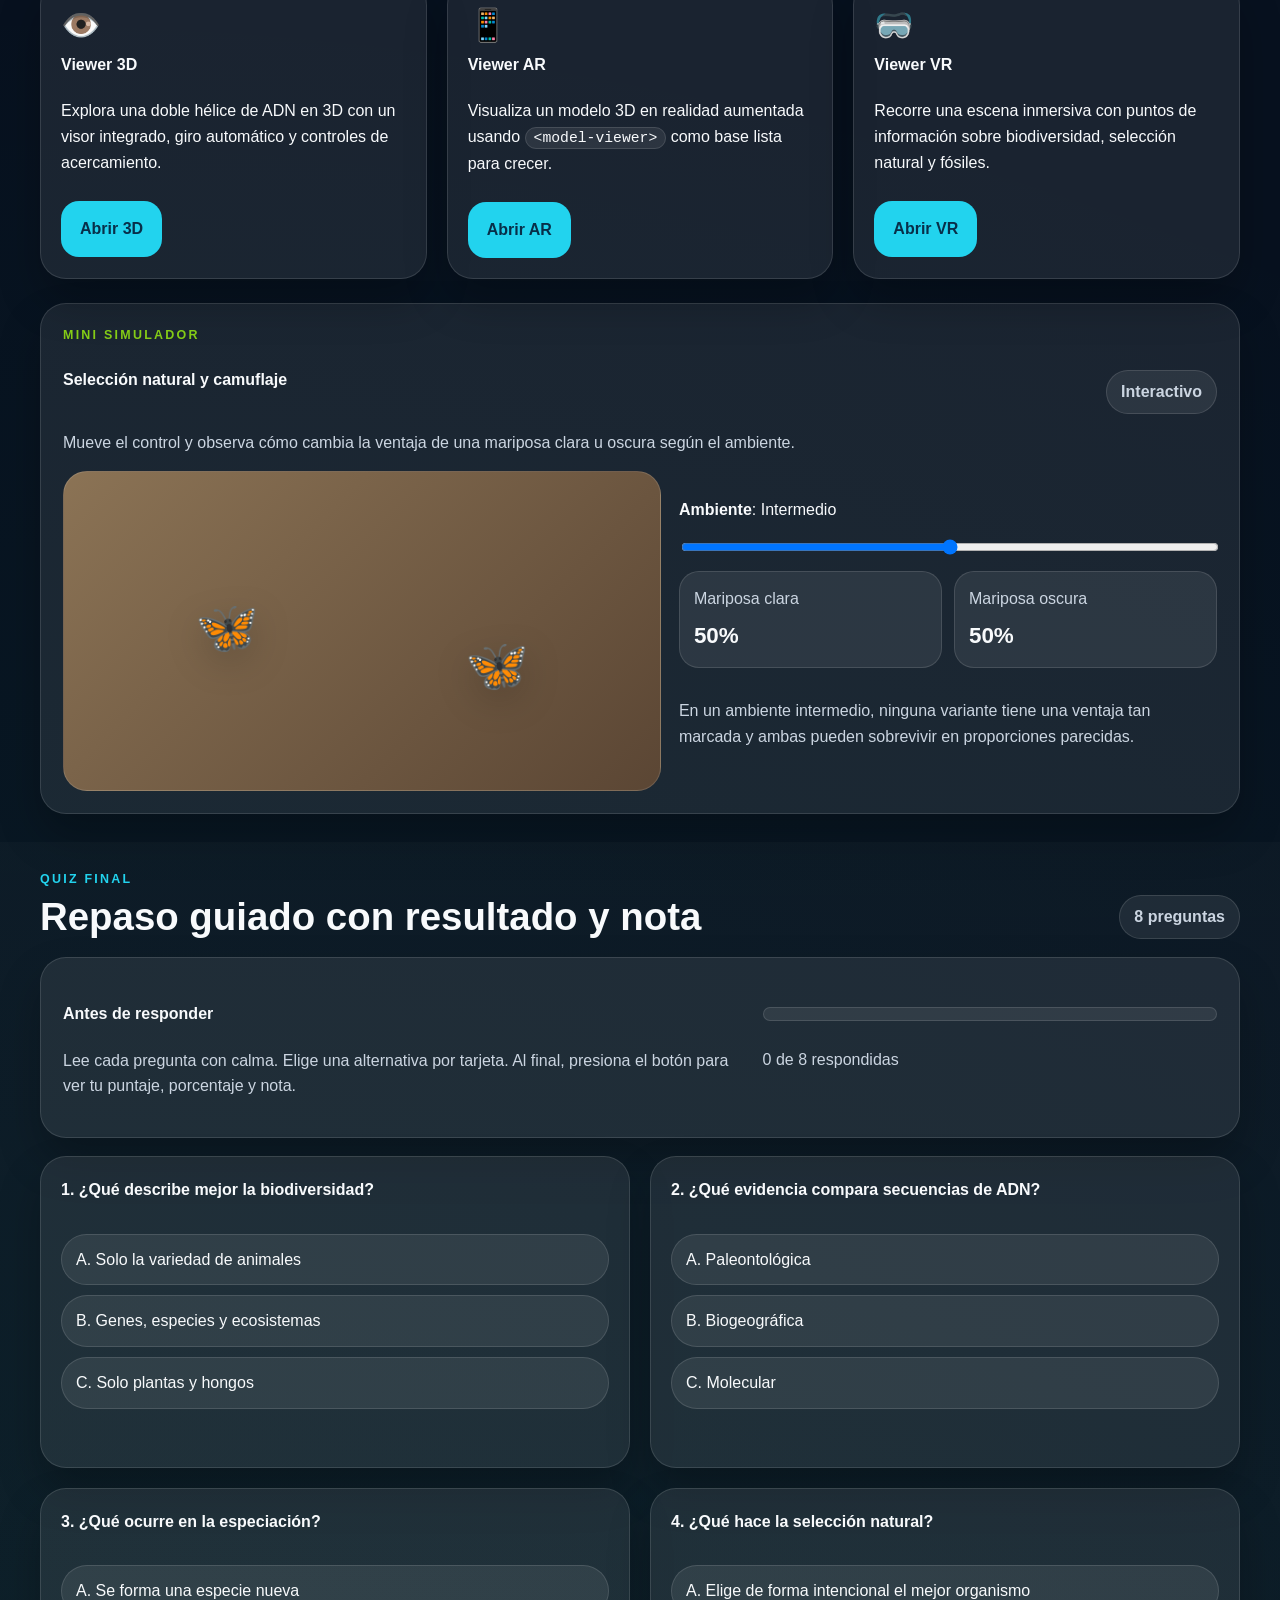
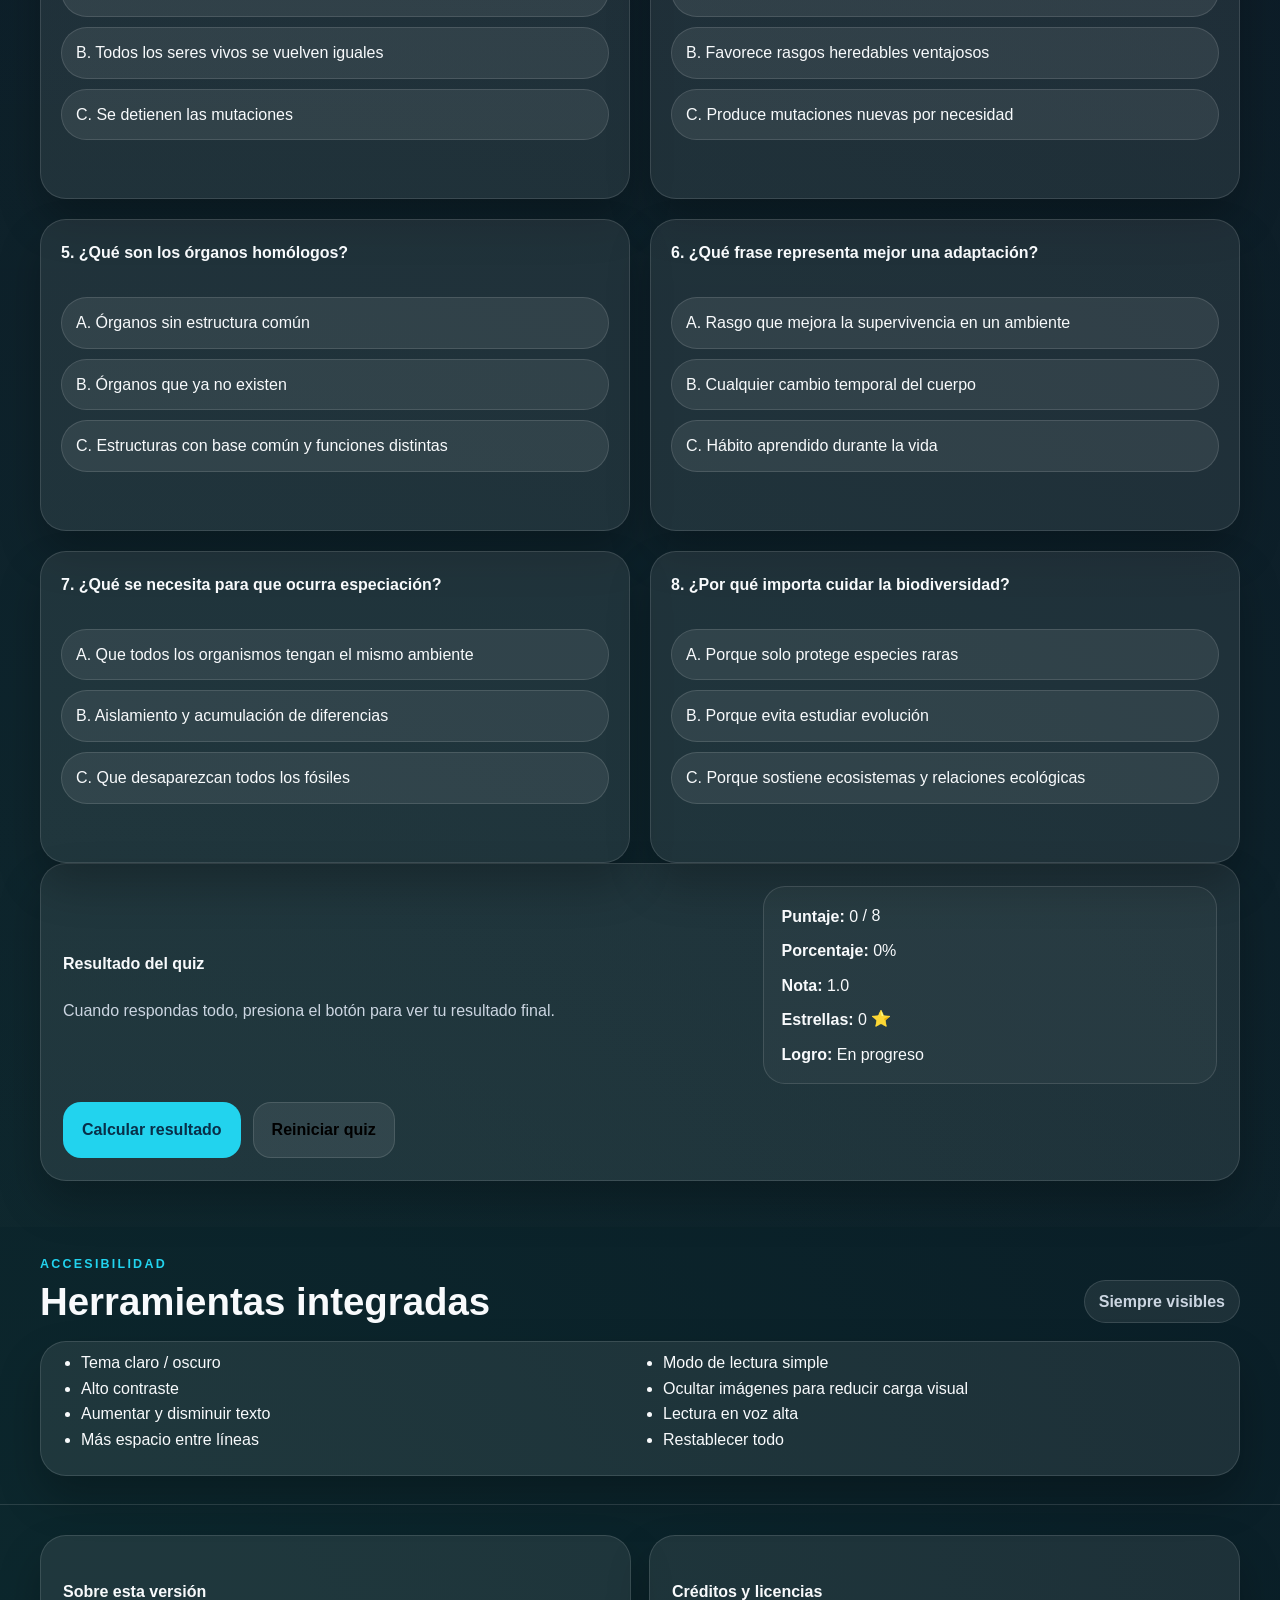
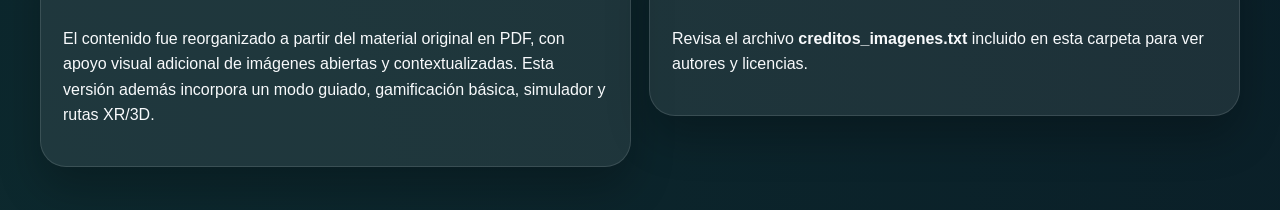
==== commit 16c1340c: "Add files via upload" ====
--- a/index.html
+++ b/index.html
@@ -456,7 +456,7 @@
         <article class="card xr-card">
           <div class="icon">👁️</div>
           <h4>Viewer 3D</h4>
-          <p>Explora una doble hélice de ADN en 3D, con giro automático y controles de acercamiento.</p>
+          <p>Explora una doble hélice de ADN en 3D con un visor integrado, giro automático y controles de acercamiento.</p>
           <a class="btn btn-primary xr-btn" href="viewer3d/index.html">Abrir 3D</a>
         </article>
 
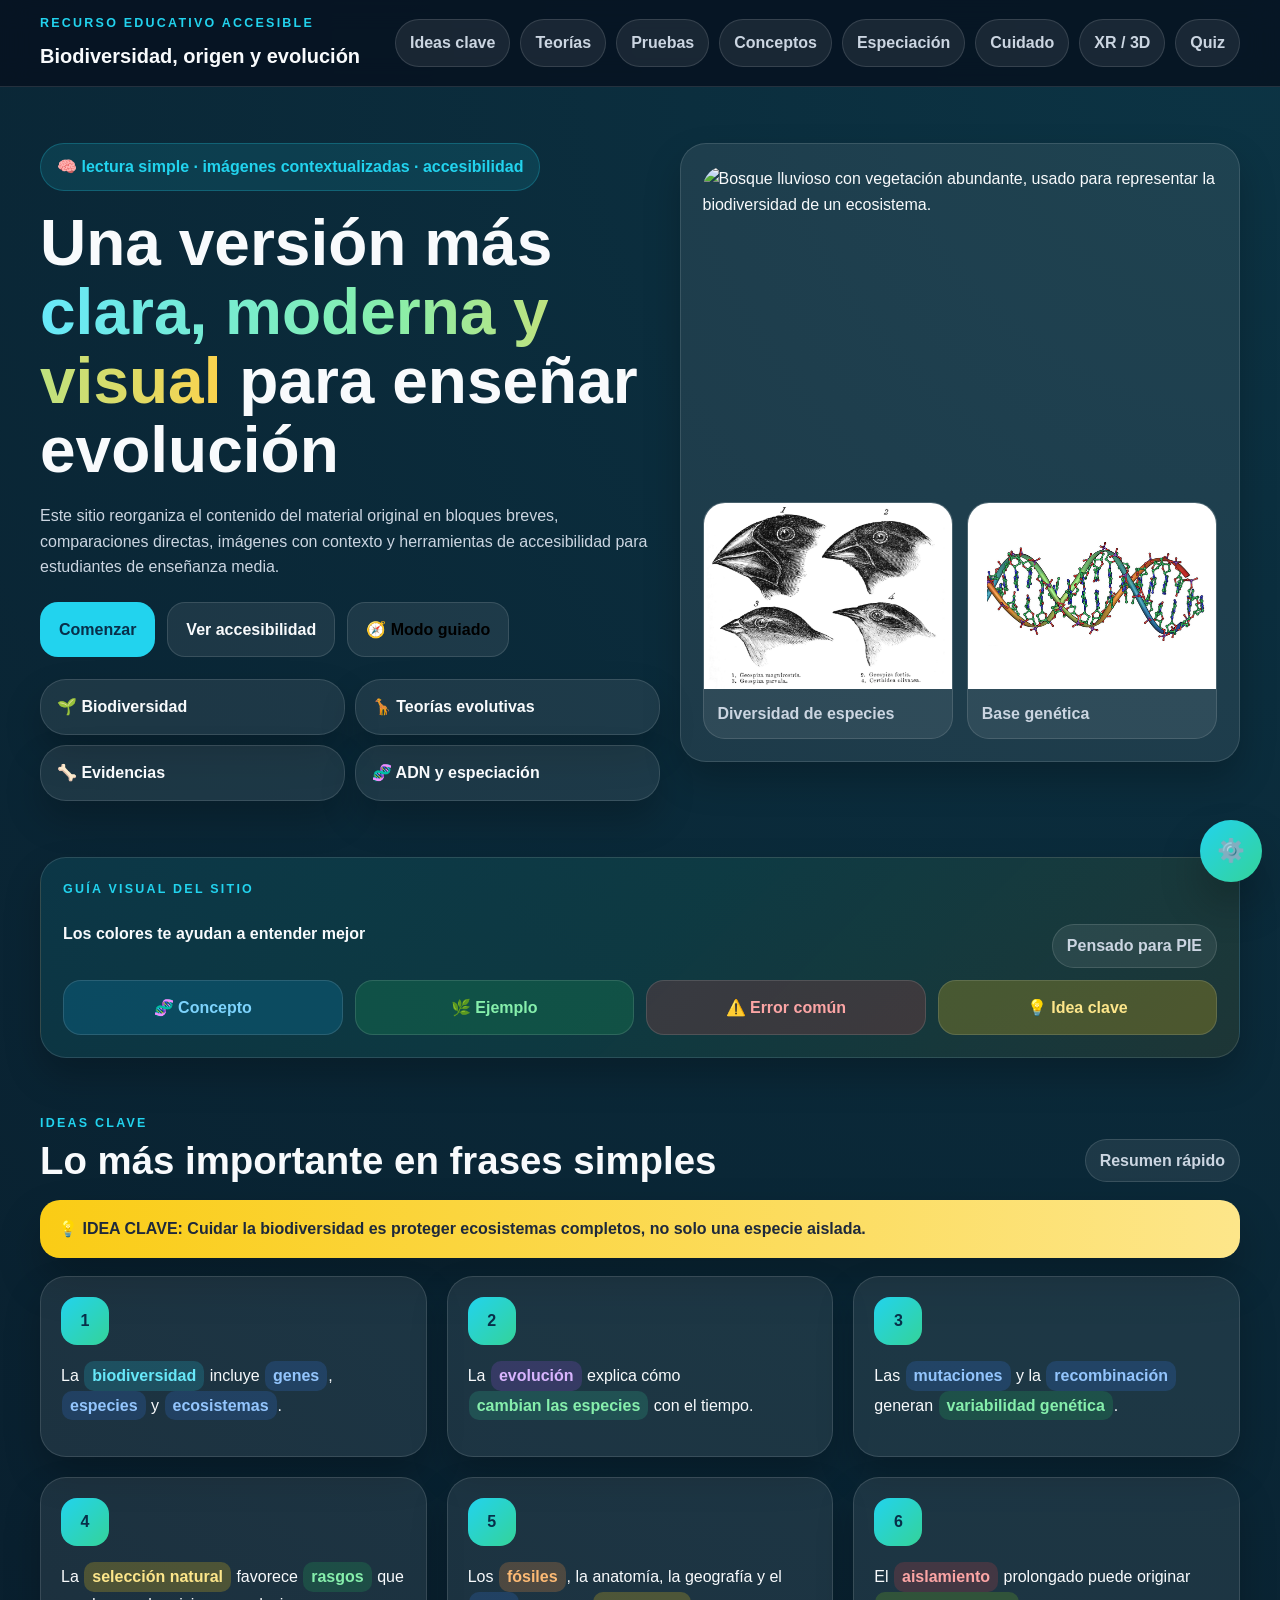
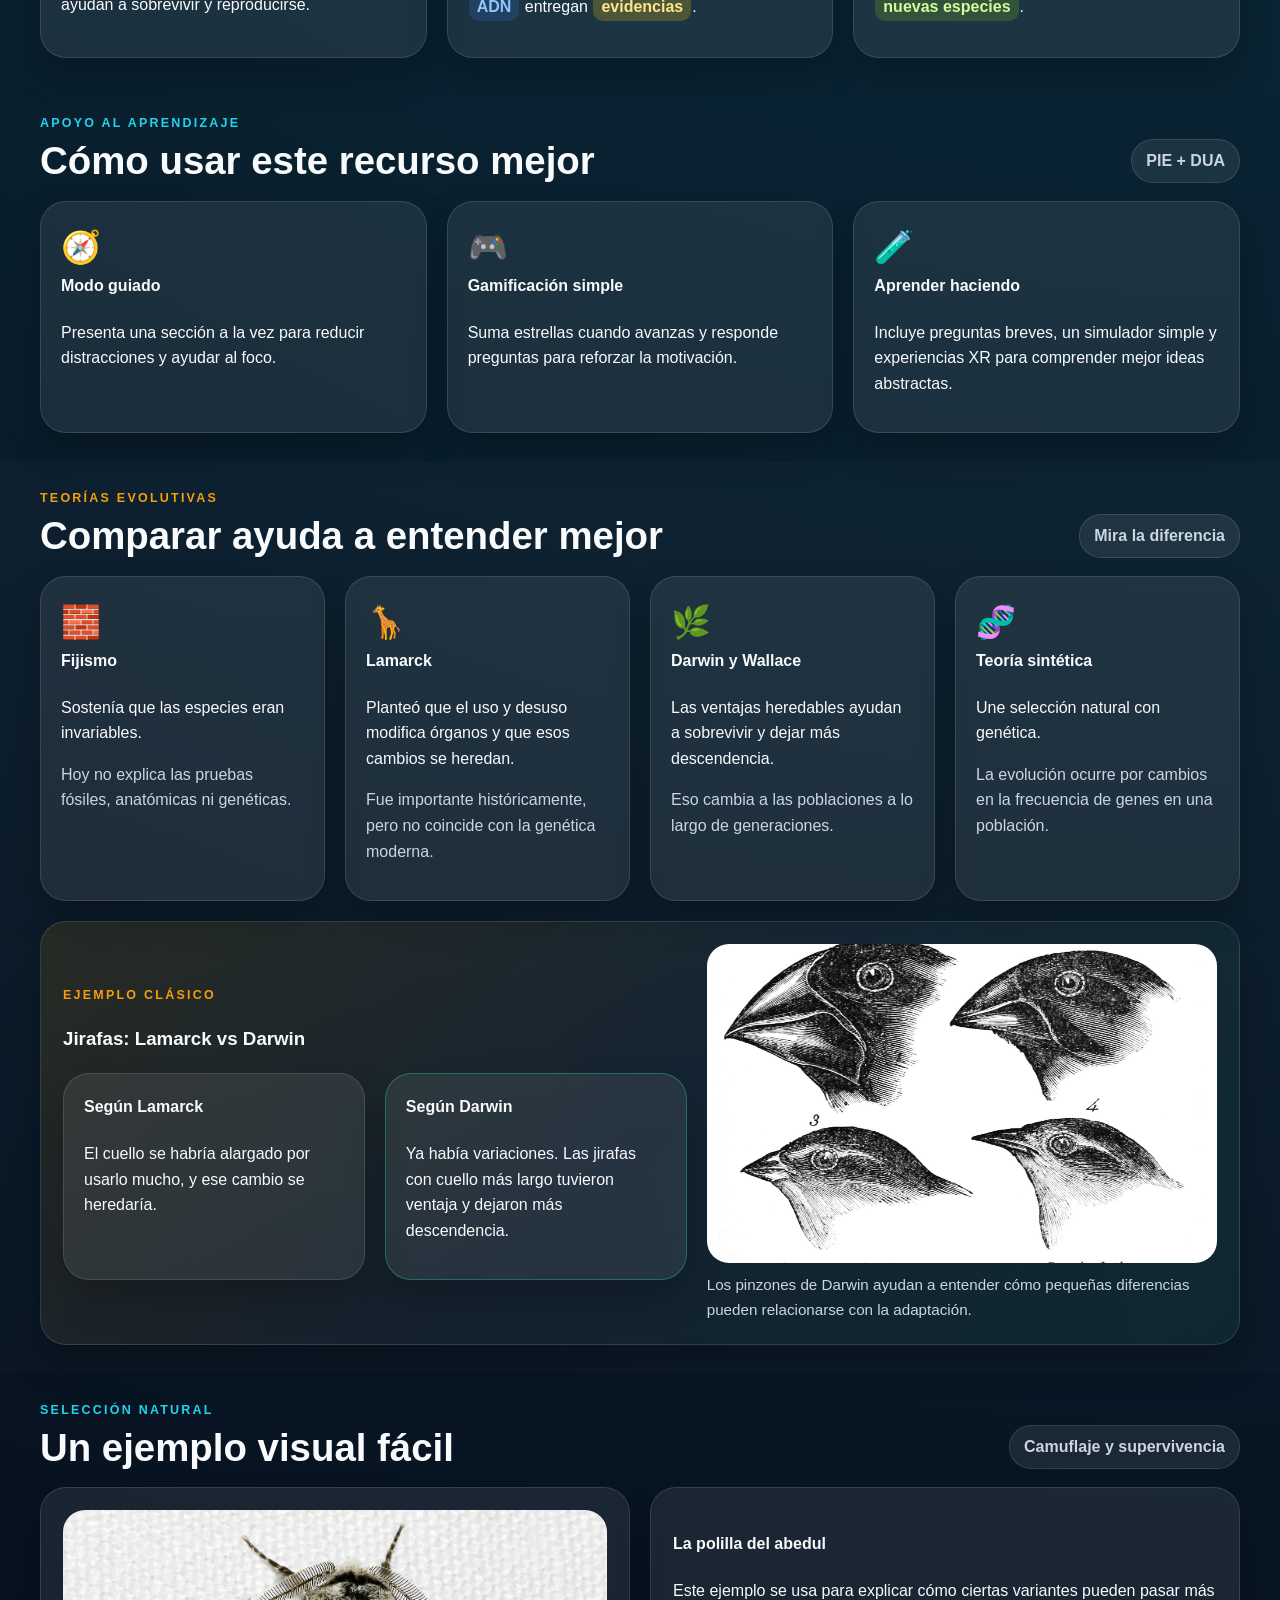
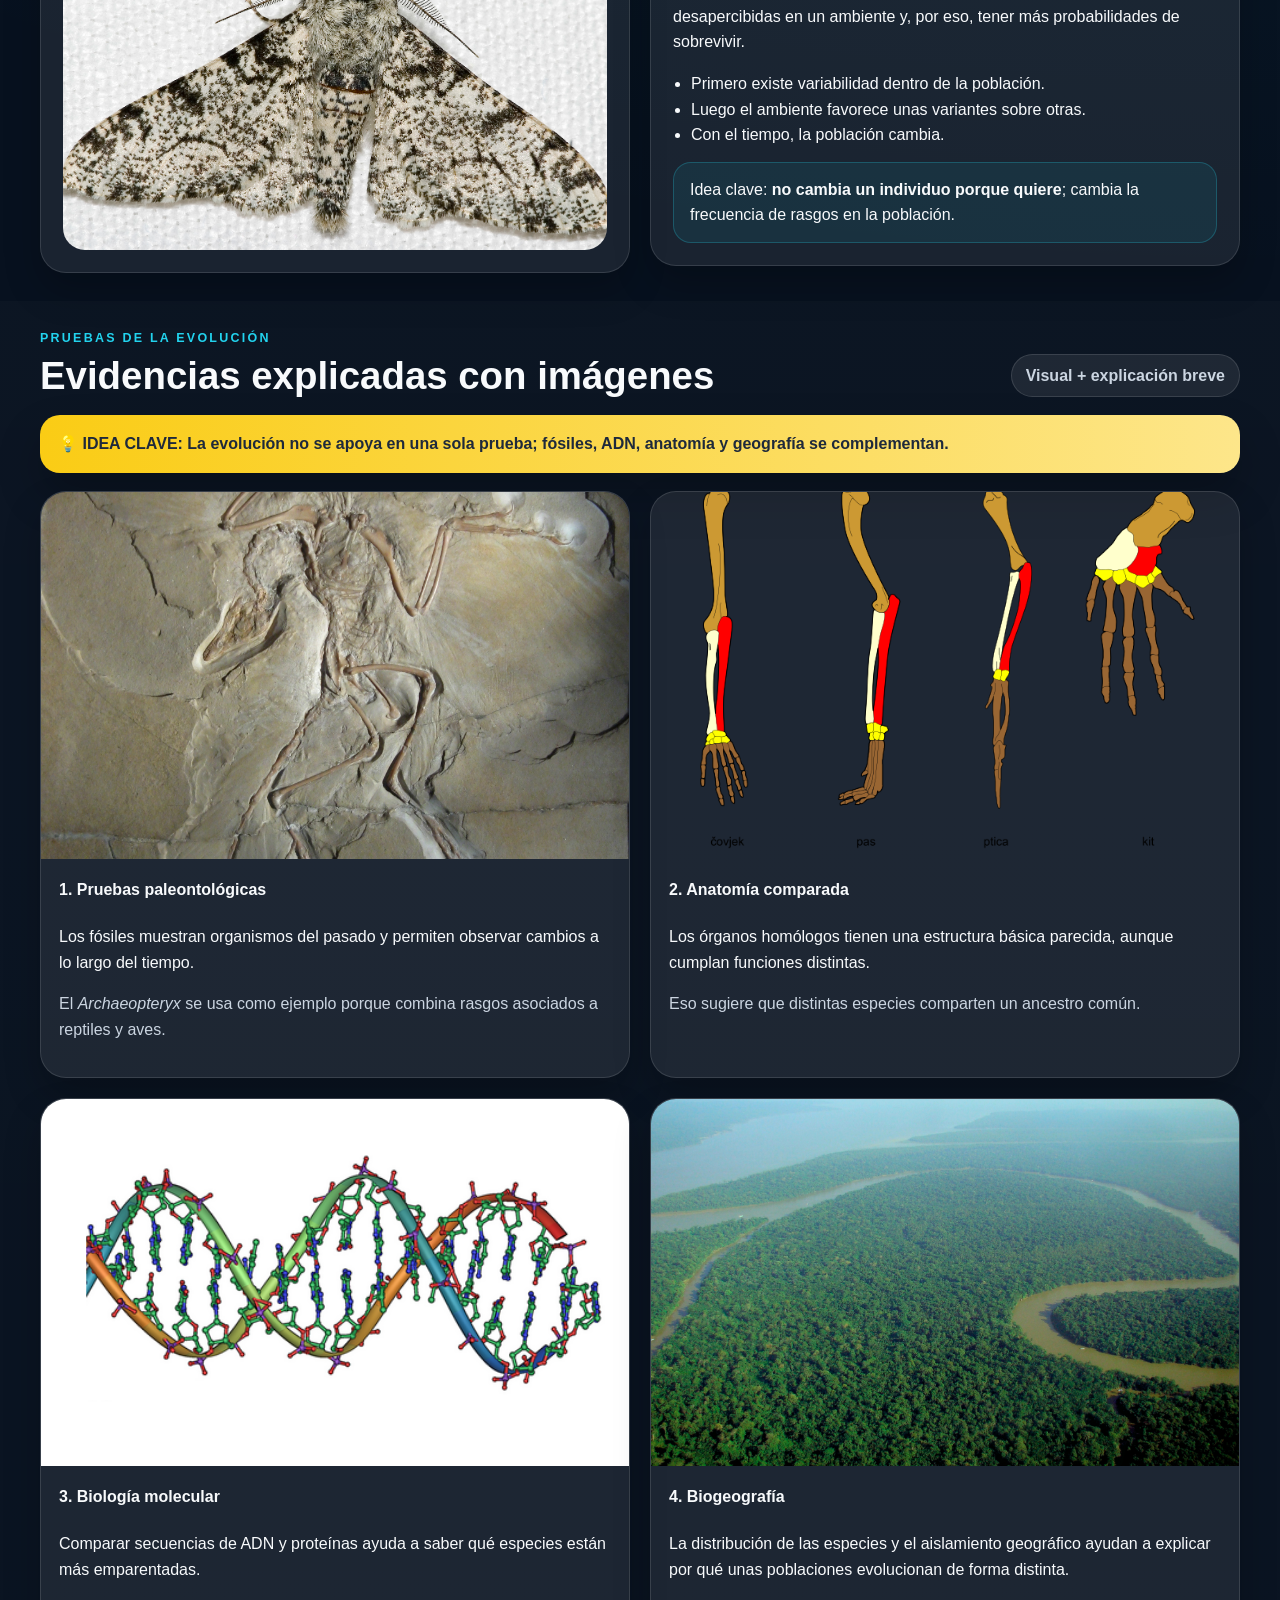
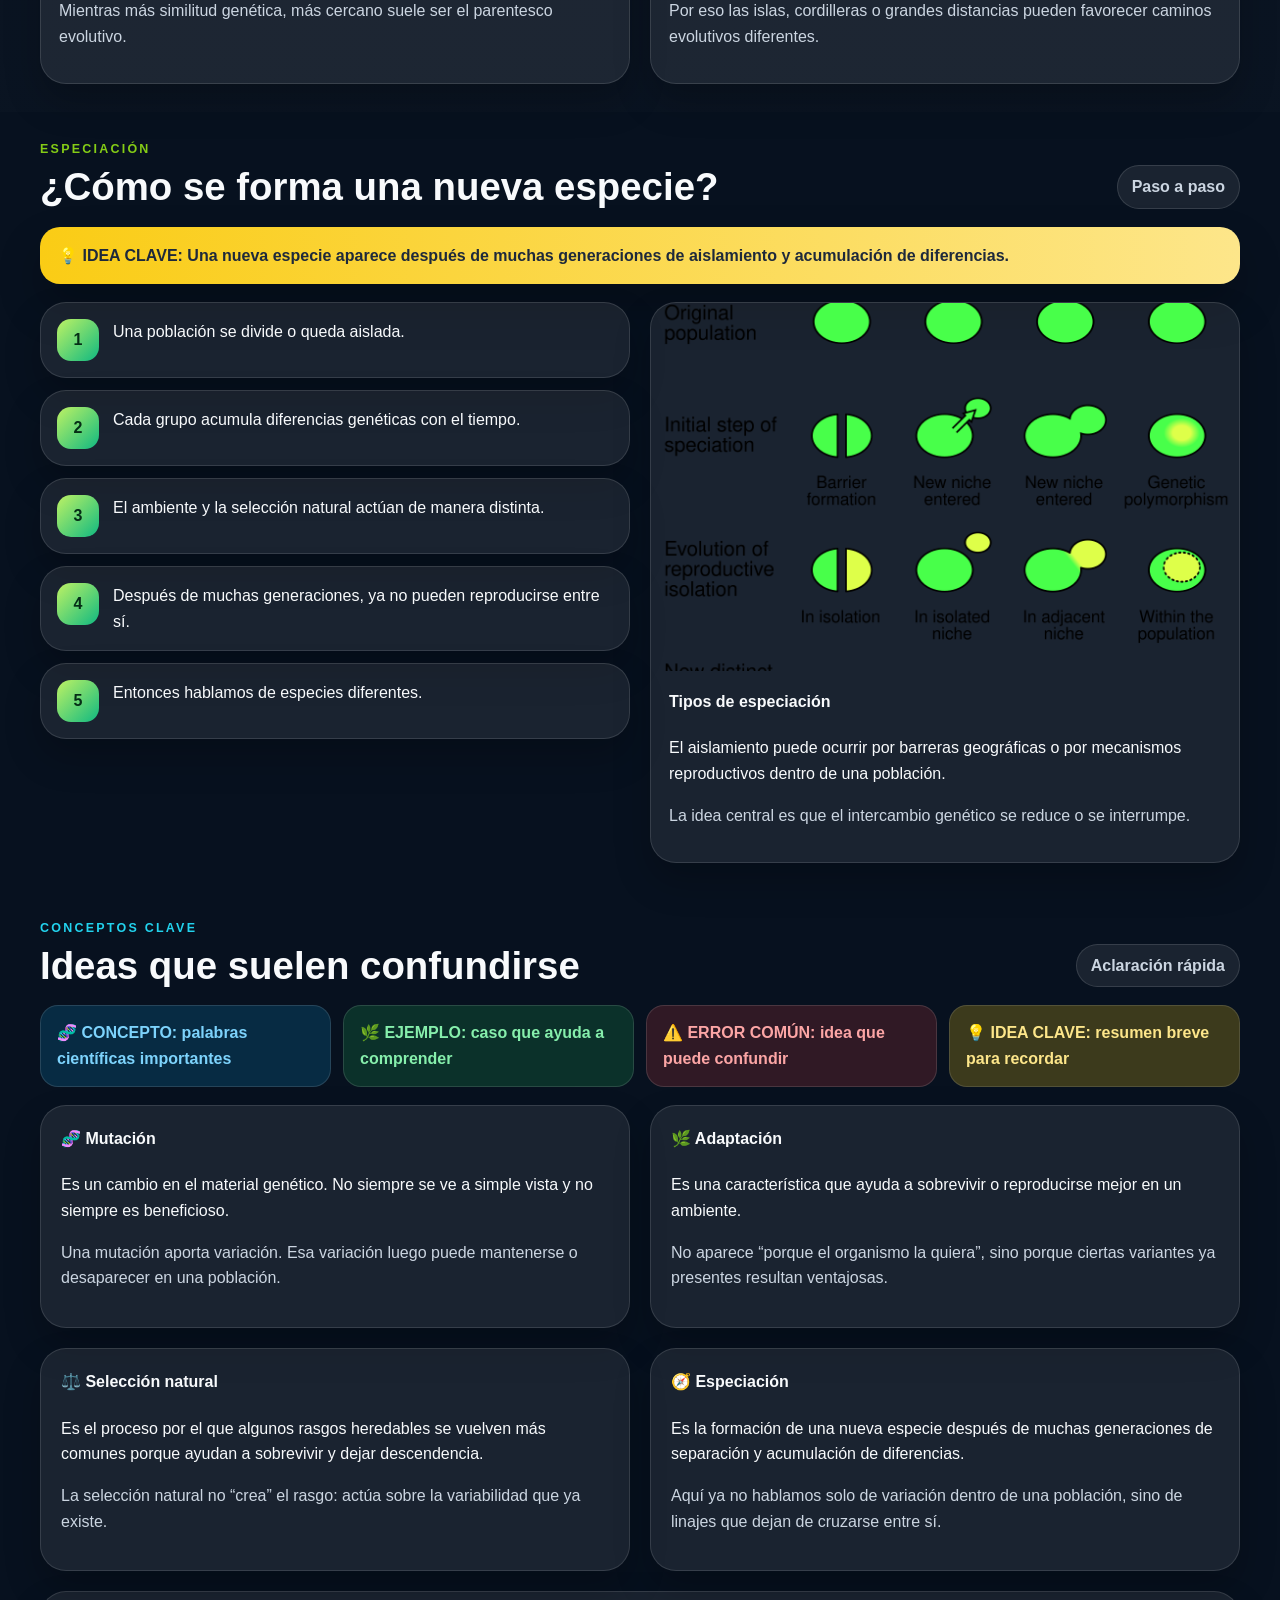
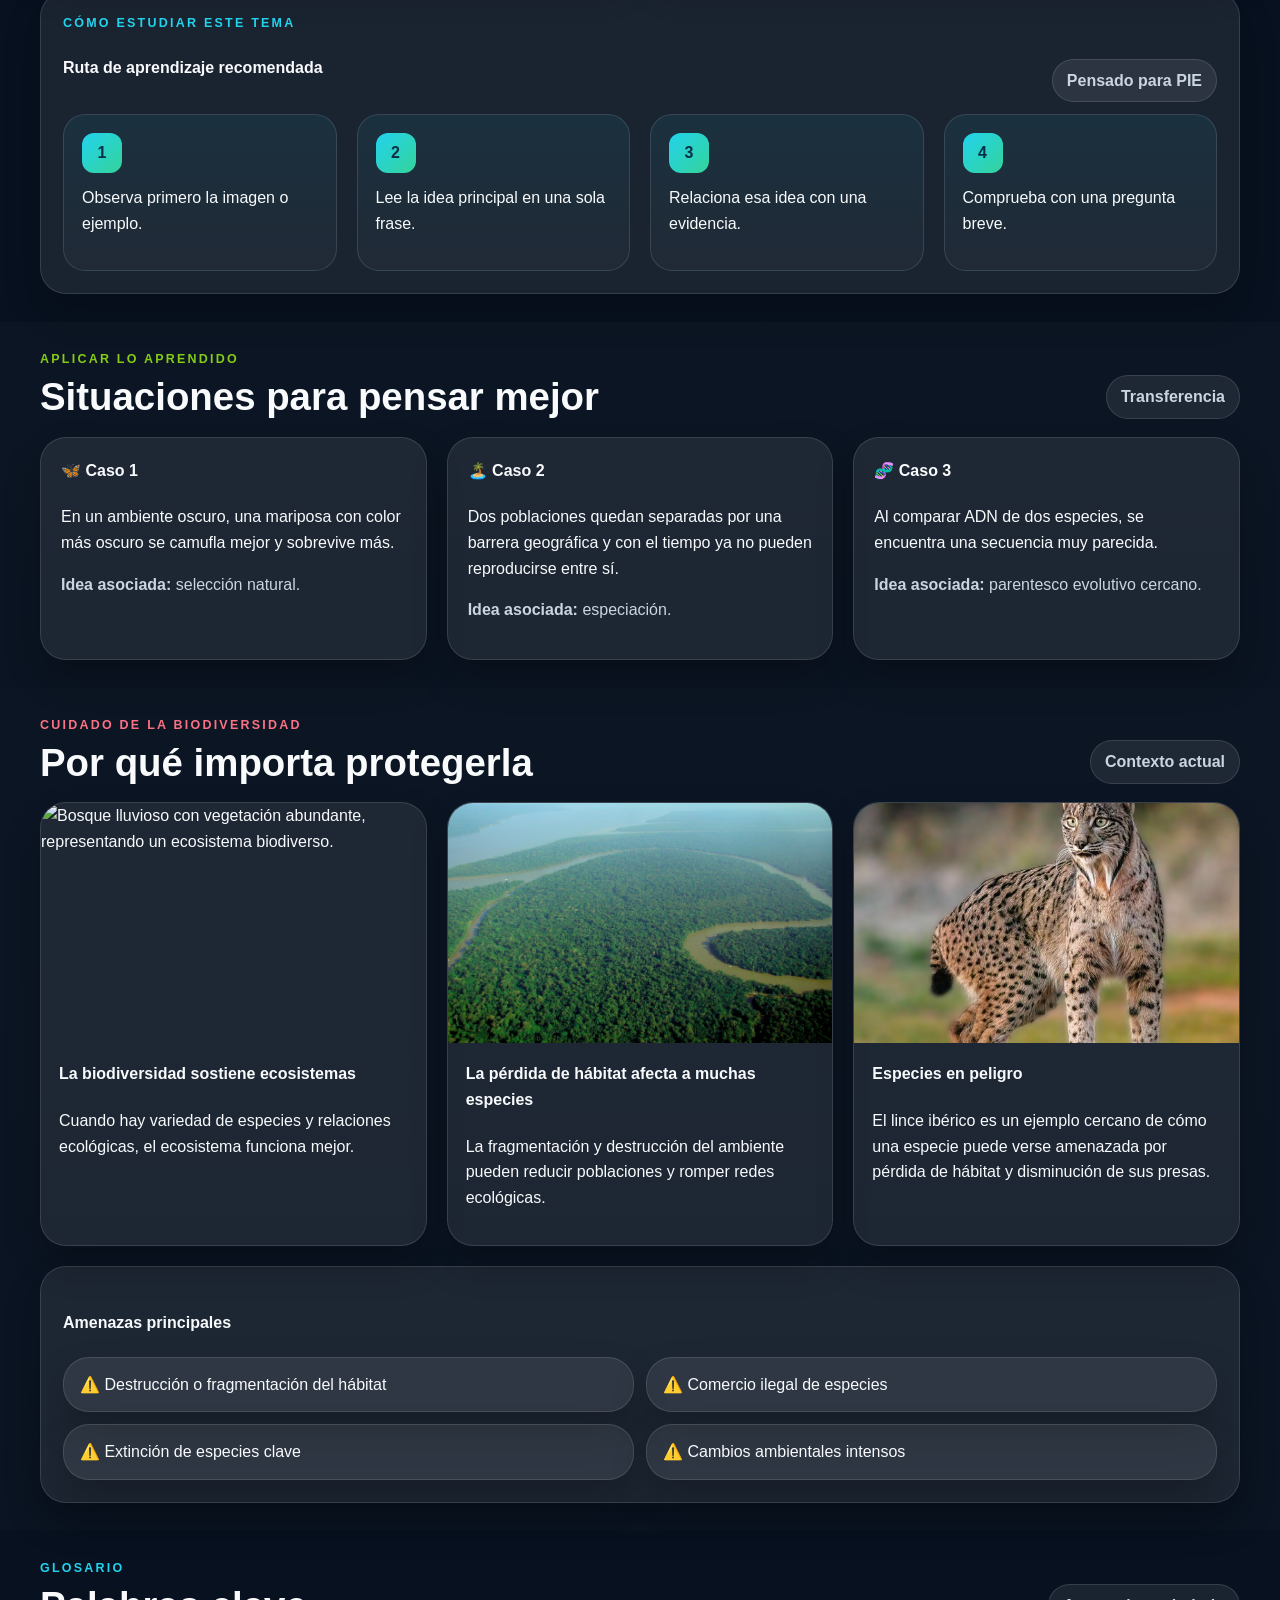
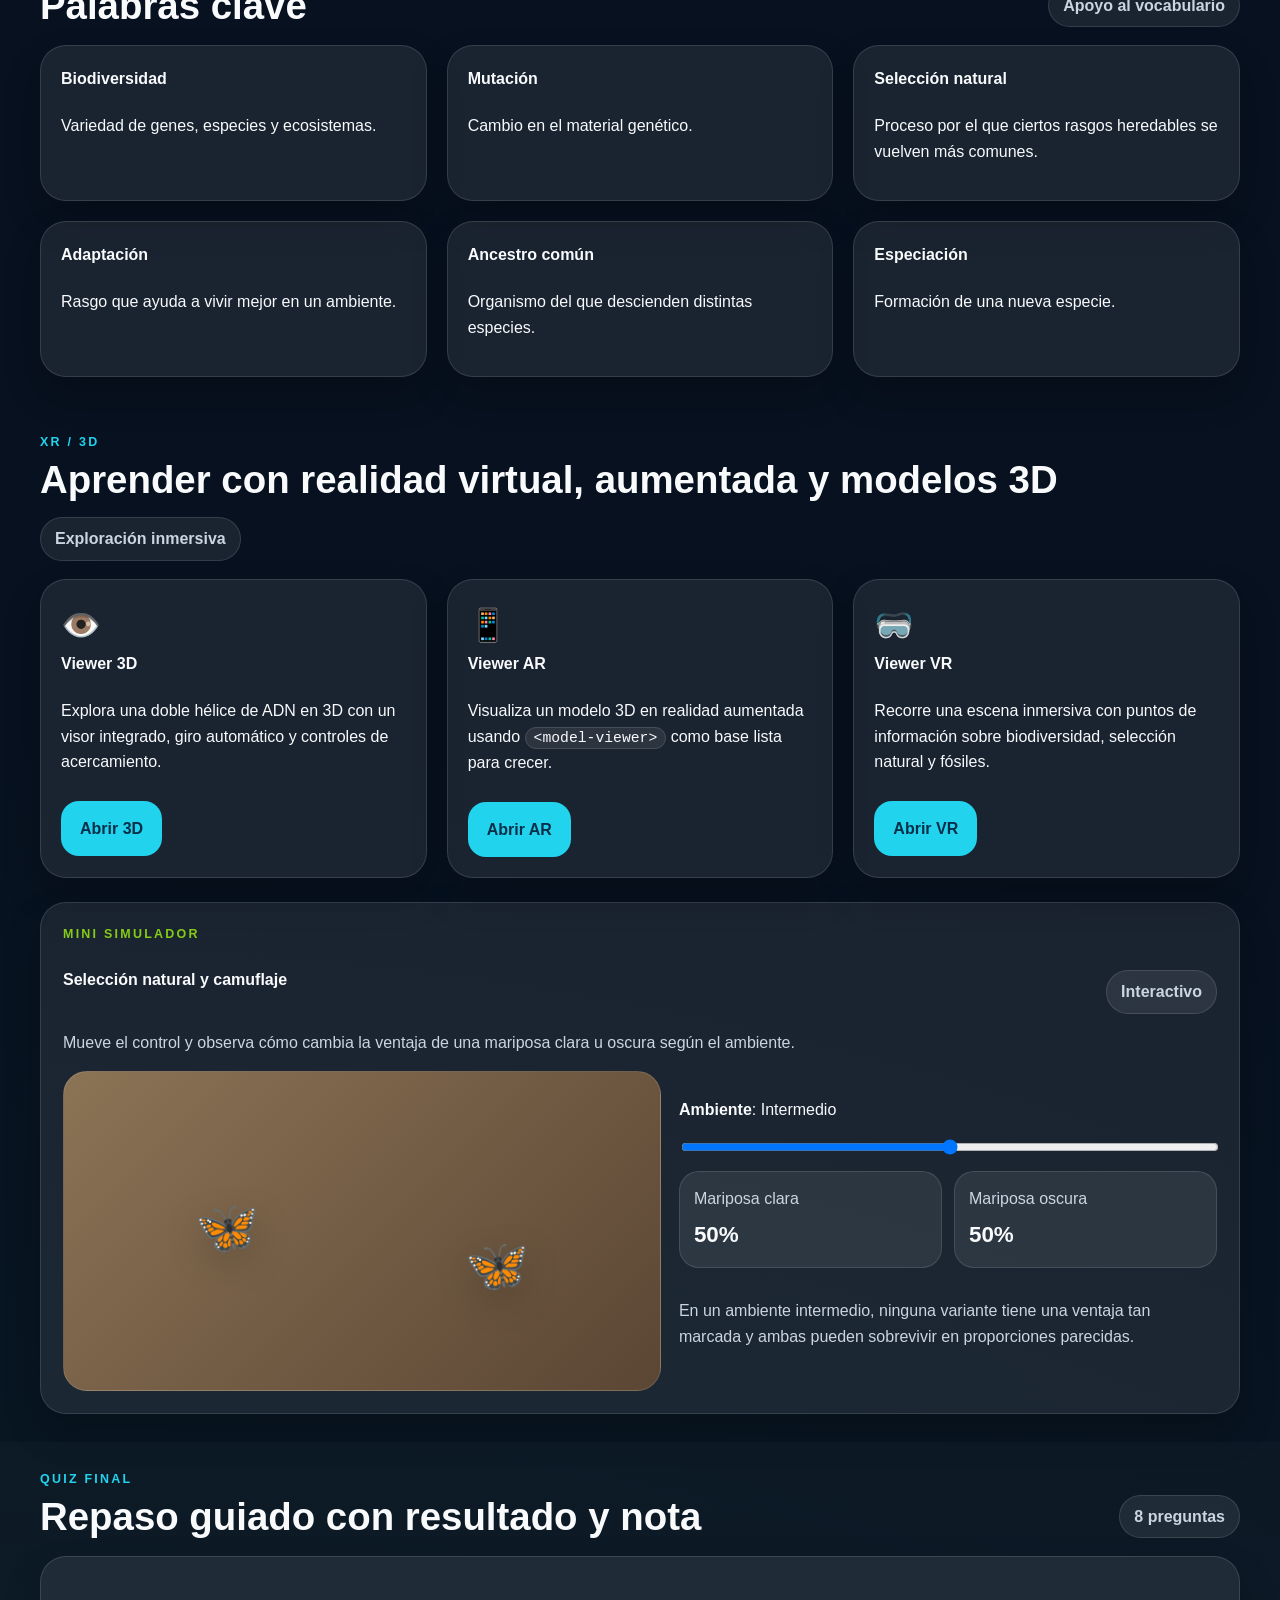
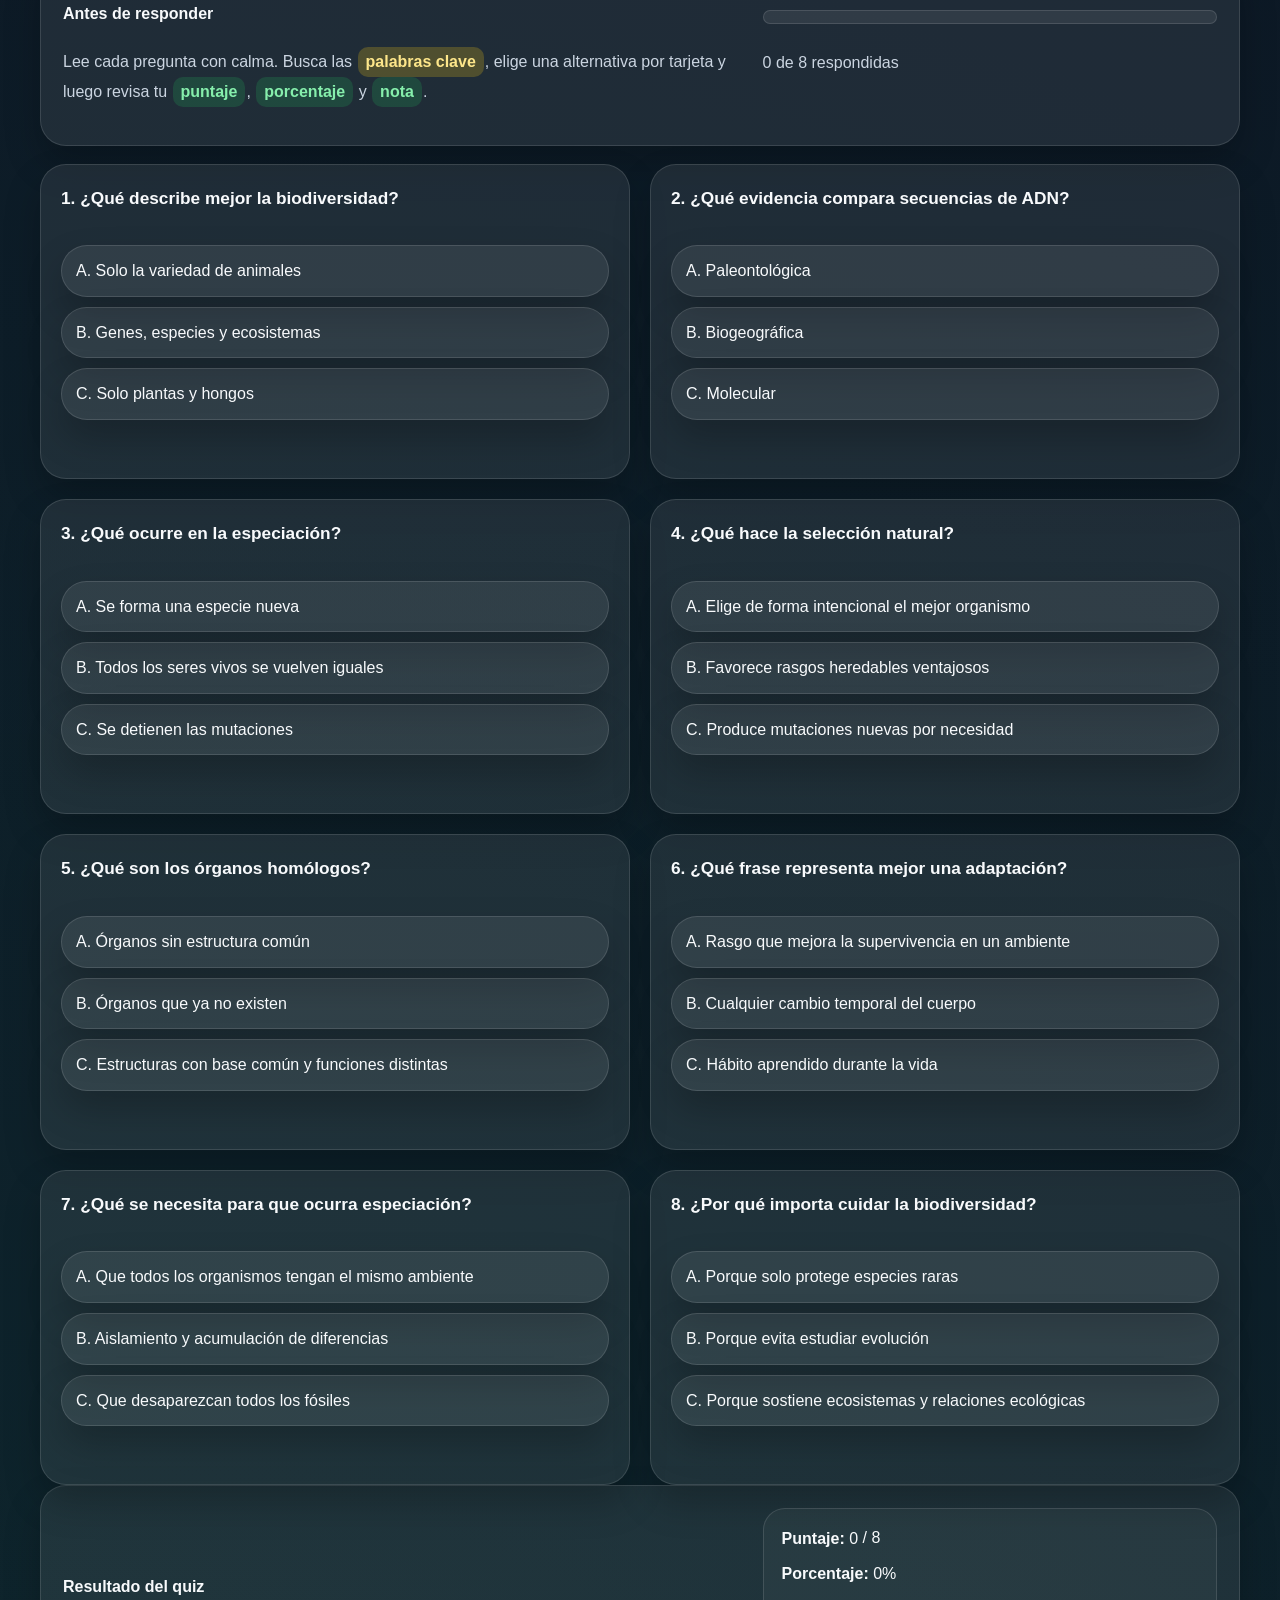
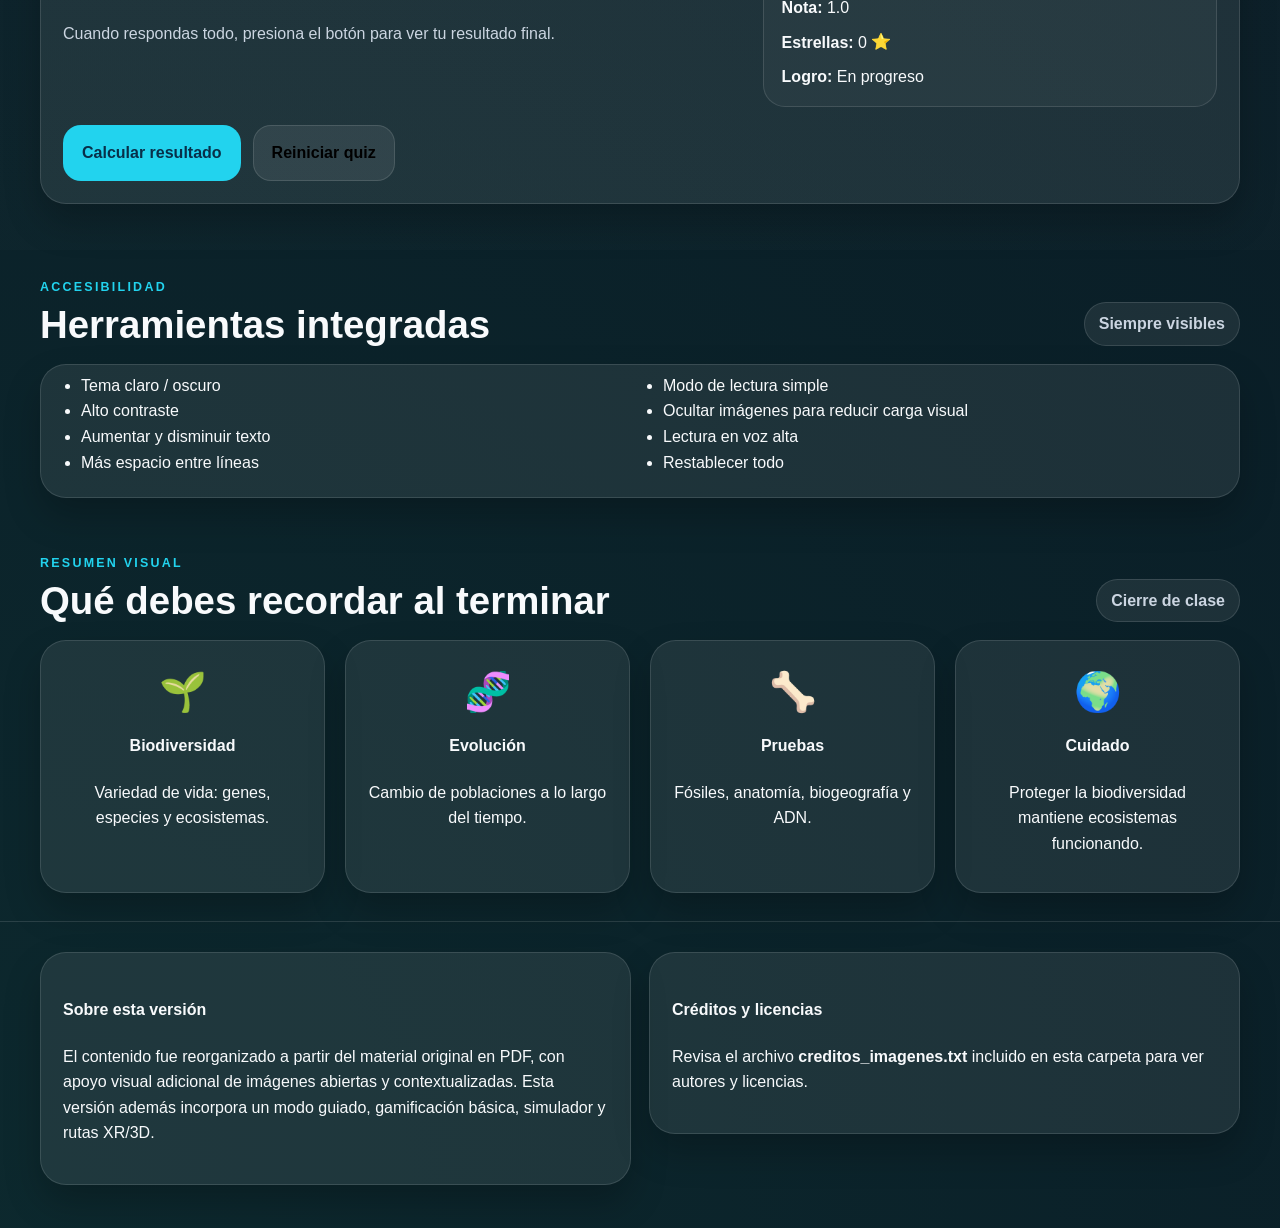
==== commit ae8892a5: "Add files via upload" ====
--- a/index.html
+++ b/index.html
@@ -7,7 +7,7 @@
   <meta name="description" content="Sitio educativo visual y accesible para enseñanza media sobre biodiversidad, origen y evolución.">
   <link rel="stylesheet" href="assets/css/styles.css">
 </head>
-<body>
+<body class="ultra-visual">
   <a class="skip-link" href="#contenido">Saltar al contenido</a>
 
   <header class="site-header">
@@ -67,6 +67,25 @@
       </div>
     </section>
 
+
+    <section class="section container">
+      <div class="panel visual-legend">
+        <div class="section-head compact">
+          <div>
+            <p class="eyebrow">Guía visual del sitio</p>
+            <h4>Los colores te ayudan a entender mejor</h4>
+          </div>
+          <span class="pill">Pensado para PIE</span>
+        </div>
+        <div class="legend-grid">
+          <div class="legend-item legend-concept">🧬 Concepto</div>
+          <div class="legend-item legend-example">🌿 Ejemplo</div>
+          <div class="legend-item legend-warning">⚠️ Error común</div>
+          <div class="legend-item legend-key">💡 Idea clave</div>
+        </div>
+      </div>
+    </section>
+
     <section id="ideas" class="section container">
       <div class="section-head">
         <div>
@@ -75,13 +94,14 @@
         </div>
         <span class="pill">Resumen rápido</span>
       </div>
-      <div class="grid grid-3">
-        <article class="card"><div class="num">1</div><p>La biodiversidad incluye genes, especies y ecosistemas.</p></article>
-        <article class="card"><div class="num">2</div><p>La evolución explica cómo cambian las especies con el tiempo.</p></article>
-        <article class="card"><div class="num">3</div><p>Las mutaciones y la recombinación generan variabilidad genética.</p></article>
-        <article class="card"><div class="num">4</div><p>La selección natural favorece rasgos que ayudan a sobrevivir y reproducirse.</p></article>
-        <article class="card"><div class="num">5</div><p>Los fósiles, la anatomía, la geografía y el ADN entregan evidencias.</p></article>
-        <article class="card"><div class="num">6</div><p>El aislamiento prolongado puede originar nuevas especies.</p></article>
+      <div class="idea-clave">💡 IDEA CLAVE: Cuidar la biodiversidad es proteger ecosistemas completos, no solo una especie aislada.</div>
+        <div class="grid grid-3">
+        <article class="card"><div class="num">1</div><p>La <span class="key key-bio">biodiversidad</span> incluye <span class="key key-concept">genes</span>, <span class="key key-concept">especies</span> y <span class="key key-concept">ecosistemas</span>.</p></article>
+        <article class="card"><div class="num">2</div><p>La <span class="key key-evolution">evolución</span> explica cómo <span class="key key-action">cambian las especies</span> con el tiempo.</p></article>
+        <article class="card"><div class="num">3</div><p>Las <span class="key key-concept">mutaciones</span> y la <span class="key key-concept">recombinación</span> generan <span class="key key-example">variabilidad genética</span>.</p></article>
+        <article class="card"><div class="num">4</div><p>La <span class="key key-selection">selección natural</span> favorece <span class="key key-example">rasgos</span> que ayudan a sobrevivir y reproducirse.</p></article>
+        <article class="card"><div class="num">5</div><p>Los <span class="key key-fossil">fósiles</span>, la anatomía, la geografía y el <span class="key key-concept">ADN</span> entregan <span class="key key-key">evidencias</span>.</p></article>
+        <article class="card"><div class="num">6</div><p>El <span class="key key-warning">aislamiento</span> prolongado puede originar <span class="key key-speciation">nuevas especies</span>.</p></article>
       </div>
     </section>
 
@@ -213,6 +233,7 @@
           <span class="pill">Visual + explicación breve</span>
         </div>
 
+        <div class="idea-clave">💡 IDEA CLAVE: La evolución no se apoya en una sola prueba; fósiles, ADN, anatomía y geografía se complementan.</div>
         <div class="grid grid-2 image-lesson-grid">
           <article class="image-card panel">
             <img src="assets/img/archaeopteryx.jpg" alt="Fósil de Archaeopteryx, usado como ejemplo de forma transicional en evolución.">
@@ -262,7 +283,8 @@
         <span class="pill">Paso a paso</span>
       </div>
 
-      <div class="grid grid-2 speciation-grid">
+      <div class="idea-clave">💡 IDEA CLAVE: Una nueva especie aparece después de muchas generaciones de aislamiento y acumulación de diferencias.</div>
+        <div class="grid grid-2 speciation-grid">
         <div class="steps-col">
           <article class="step"><span class="step-num">1</span><p>Una población se divide o queda aislada.</p></article>
           <article class="step"><span class="step-num">2</span><p>Cada grupo acumula diferencias genéticas con el tiempo.</p></article>
@@ -291,7 +313,15 @@
         <span class="pill">Aclaración rápida</span>
       </div>
 
-      <div class="grid grid-2 concept-grid">
+      
+        <div class="semantic-boxes">
+          <div class="semantic-box concept">🧬 CONCEPTO: palabras científicas importantes</div>
+          <div class="semantic-box example">🌿 EJEMPLO: caso que ayuda a comprender</div>
+          <div class="semantic-box warning">⚠️ ERROR COMÚN: idea que puede confundir</div>
+          <div class="semantic-box keyline">💡 IDEA CLAVE: resumen breve para recordar</div>
+        </div>
+
+        <div class="grid grid-2 concept-grid">
         <article class="card concept-card">
           <h4>🧬 Mutación</h4>
           <p>Es un cambio en el material genético. No siempre se ve a simple vista y no siempre es beneficioso.</p>
@@ -522,7 +552,7 @@
         <div class="quiz-header panel">
           <div>
             <h4>Antes de responder</h4>
-            <p class="muted">Lee cada pregunta con calma. Elige una alternativa por tarjeta. Al final, presiona el botón para ver tu puntaje, porcentaje y nota.</p>
+            <p class="muted">Lee cada pregunta con calma. Busca las <span class="key key-key">palabras clave</span>, elige una alternativa por tarjeta y luego revisa tu <span class="key key-example">puntaje</span>, <span class="key key-example">porcentaje</span> y <span class="key key-example">nota</span>.</p>
           </div>
           <div class="quiz-status">
             <div class="quiz-progress" aria-label="Progreso del quiz">
@@ -640,6 +670,39 @@
         </ul>
       </div>
     </section>
+
+    <section class="section container">
+      <div class="section-head">
+        <div>
+          <p class="eyebrow">Resumen visual</p>
+          <h3>Qué debes recordar al terminar</h3>
+        </div>
+        <span class="pill">Cierre de clase</span>
+      </div>
+      <div class="grid grid-4 summary-grid">
+        <article class="card summary-card">
+          <div class="summary-icon">🌱</div>
+          <h4>Biodiversidad</h4>
+          <p>Variedad de vida: genes, especies y ecosistemas.</p>
+        </article>
+        <article class="card summary-card">
+          <div class="summary-icon">🧬</div>
+          <h4>Evolución</h4>
+          <p>Cambio de poblaciones a lo largo del tiempo.</p>
+        </article>
+        <article class="card summary-card">
+          <div class="summary-icon">🦴</div>
+          <h4>Pruebas</h4>
+          <p>Fósiles, anatomía, biogeografía y ADN.</p>
+        </article>
+        <article class="card summary-card">
+          <div class="summary-icon">🌍</div>
+          <h4>Cuidado</h4>
+          <p>Proteger la biodiversidad mantiene ecosistemas funcionando.</p>
+        </article>
+      </div>
+    </section>
+
   </main>
 
   <footer class="site-footer">
--- a/assets/css/styles.css
+++ b/assets/css/styles.css
@@ -604,3 +604,131 @@
     bottom: 12px;
   }
 }
+
+
+/* ===== Ultra visual PIE ===== */
+.ultra-visual .card,
+.ultra-visual .panel,
+.ultra-visual .step,
+.ultra-visual .mini-card,
+.ultra-visual .threat,
+.ultra-visual .answer {
+  box-shadow: 0 18px 36px rgba(0,0,0,.22);
+}
+
+.visual-legend {
+  background: linear-gradient(135deg, rgba(34,211,238,.10), rgba(52,211,153,.10), rgba(250,204,21,.08));
+}
+.legend-grid {
+  display: grid;
+  grid-template-columns: repeat(4, 1fr);
+  gap: 12px;
+}
+.legend-item {
+  padding: 14px 16px;
+  border-radius: 18px;
+  font-weight: 800;
+  text-align: center;
+  border: 1px solid var(--line);
+}
+.legend-concept { background: rgba(14,165,233,.18); color: #7dd3fc; }
+.legend-example { background: rgba(34,197,94,.18); color: #86efac; }
+.legend-warning { background: rgba(239,68,68,.18); color: #fca5a5; }
+.legend-key { background: rgba(250,204,21,.22); color: #fde68a; }
+
+.key {
+  display: inline-block;
+  padding: 2px 8px;
+  border-radius: 10px;
+  font-weight: 800;
+  margin: 0 1px;
+}
+.key-bio { background: rgba(34,211,238,.18); color: #67e8f9; }
+.key-concept { background: rgba(59,130,246,.18); color: #93c5fd; }
+.key-evolution { background: rgba(168,85,247,.18); color: #d8b4fe; }
+.key-action { background: rgba(52,211,153,.18); color: #86efac; }
+.key-example { background: rgba(34,197,94,.18); color: #86efac; }
+.key-selection { background: rgba(250,204,21,.22); color: #fde68a; }
+.key-fossil { background: rgba(251,146,60,.22); color: #fdba74; }
+.key-warning { background: rgba(239,68,68,.18); color: #fca5a5; }
+.key-speciation { background: rgba(132,204,22,.20); color: #d9f99d; }
+.key-key { background: rgba(250,204,21,.22); color: #fde68a; }
+
+body.contrast .key {
+  background: #facc15;
+  color: #000;
+}
+.idea-clave {
+  margin: 0 0 18px;
+  padding: 16px 18px;
+  border-radius: 20px;
+  background: linear-gradient(90deg, #facc15, #fde68a);
+  color: #1e293b;
+  font-weight: 900;
+  box-shadow: var(--shadow);
+}
+.semantic-boxes {
+  display: grid;
+  grid-template-columns: repeat(4, 1fr);
+  gap: 12px;
+  margin-bottom: 18px;
+}
+.semantic-box {
+  padding: 14px 16px;
+  border-radius: 18px;
+  font-weight: 800;
+  border: 1px solid var(--line);
+}
+.semantic-box.concept { background: rgba(14,165,233,.18); color: #7dd3fc; }
+.semantic-box.example { background: rgba(34,197,94,.18); color: #86efac; }
+.semantic-box.warning { background: rgba(239,68,68,.18); color: #fca5a5; }
+.semantic-box.keyline { background: rgba(250,204,21,.22); color: #fde68a; }
+
+.quiz-card h4 {
+  font-size: 1.08rem;
+}
+.answer {
+  transition: transform .15s ease, background .15s ease, border-color .15s ease;
+}
+.answer:hover {
+  transform: translateY(-1px);
+  background: rgba(255,255,255,.10);
+}
+.answer.correct {
+  background: linear-gradient(135deg, rgba(34,197,94,.92), rgba(22,163,74,.92));
+  border-color: rgba(134,239,172,.7);
+  color: #fff;
+}
+.answer.wrong {
+  background: linear-gradient(135deg, rgba(239,68,68,.90), rgba(220,38,38,.90));
+  border-color: rgba(252,165,165,.7);
+  color: #fff;
+}
+.quiz-progress-bar {
+  background: linear-gradient(90deg, #22d3ee, #34d399, #facc15);
+}
+.summary-grid {
+  align-items: stretch;
+}
+.summary-card {
+  text-align: center;
+  min-height: 220px;
+}
+.summary-icon {
+  font-size: 2.4rem;
+  margin-bottom: 10px;
+}
+
+@media (max-width: 1024px) {
+  .legend-grid,
+  .semantic-boxes {
+    grid-template-columns: repeat(2, 1fr);
+  }
+}
+
+@media (max-width: 760px) {
+  .legend-grid,
+  .semantic-boxes {
+    grid-template-columns: 1fr;
+  }
+}
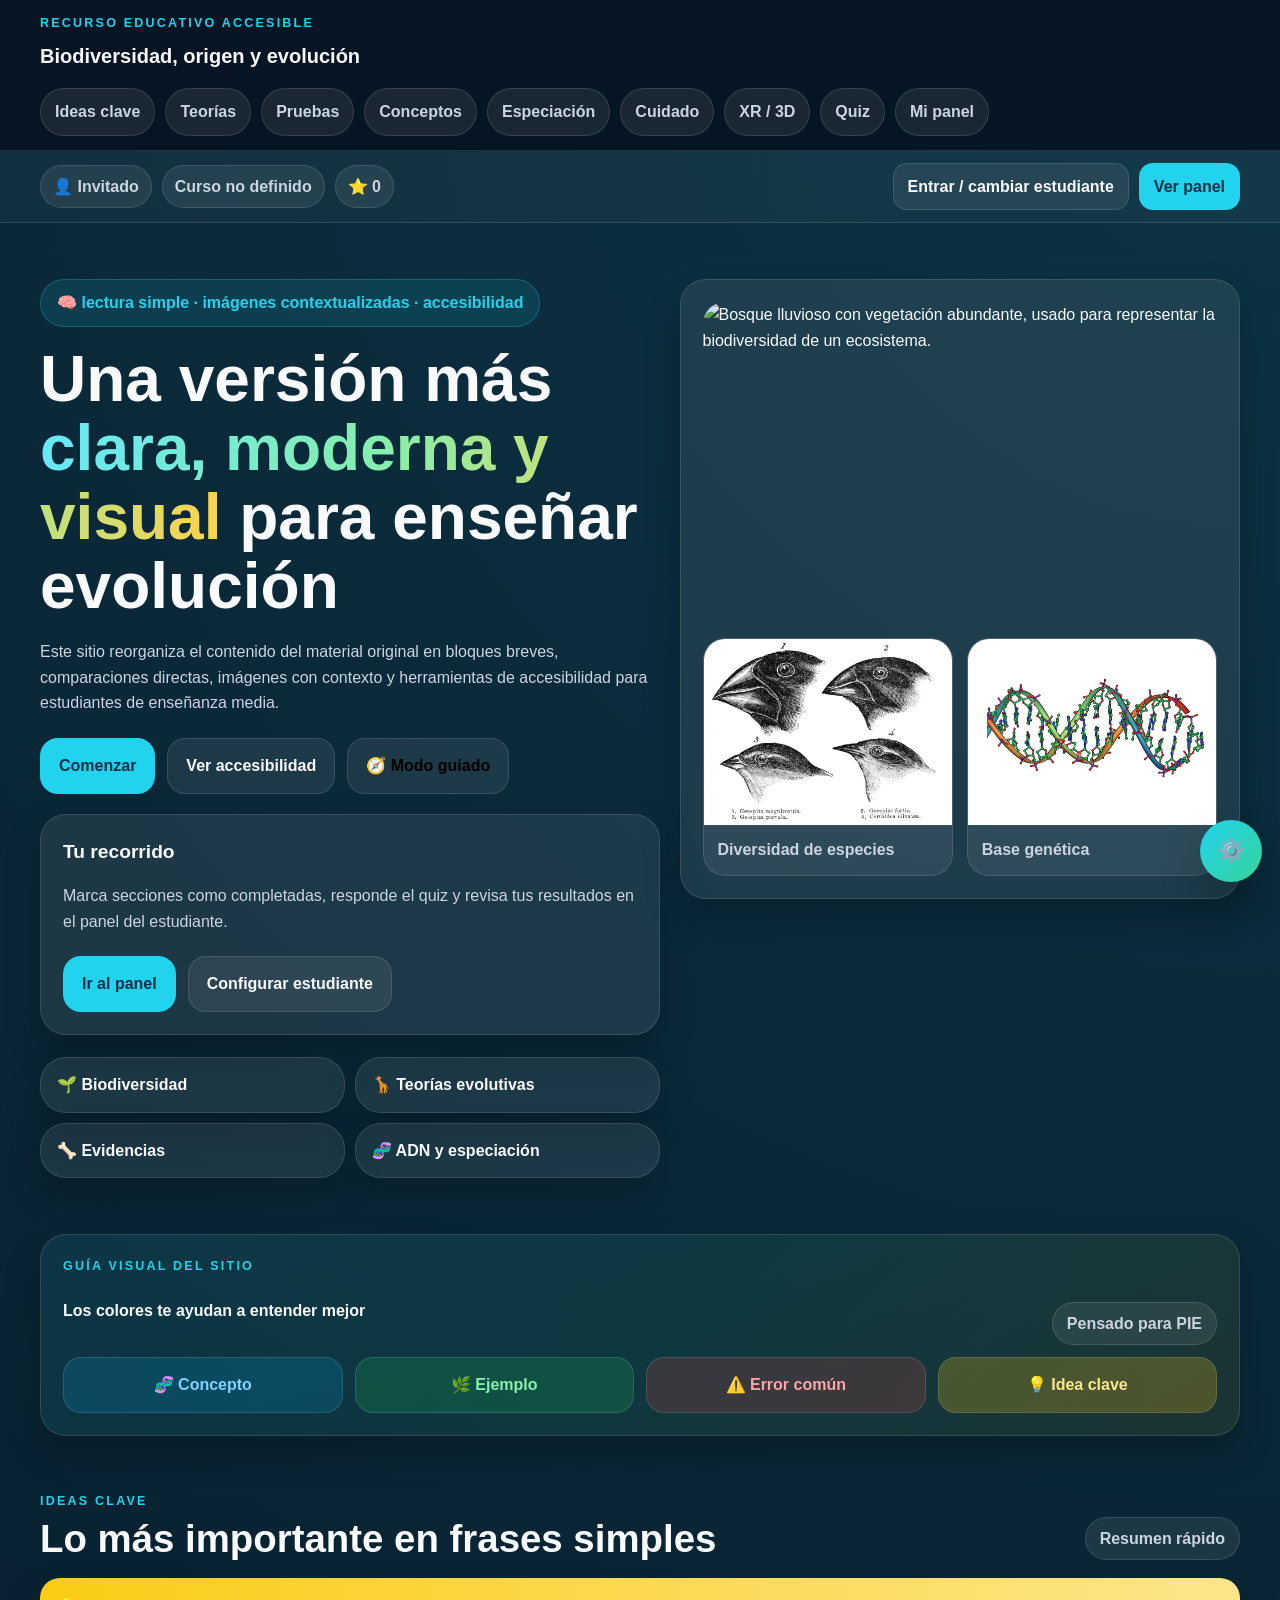
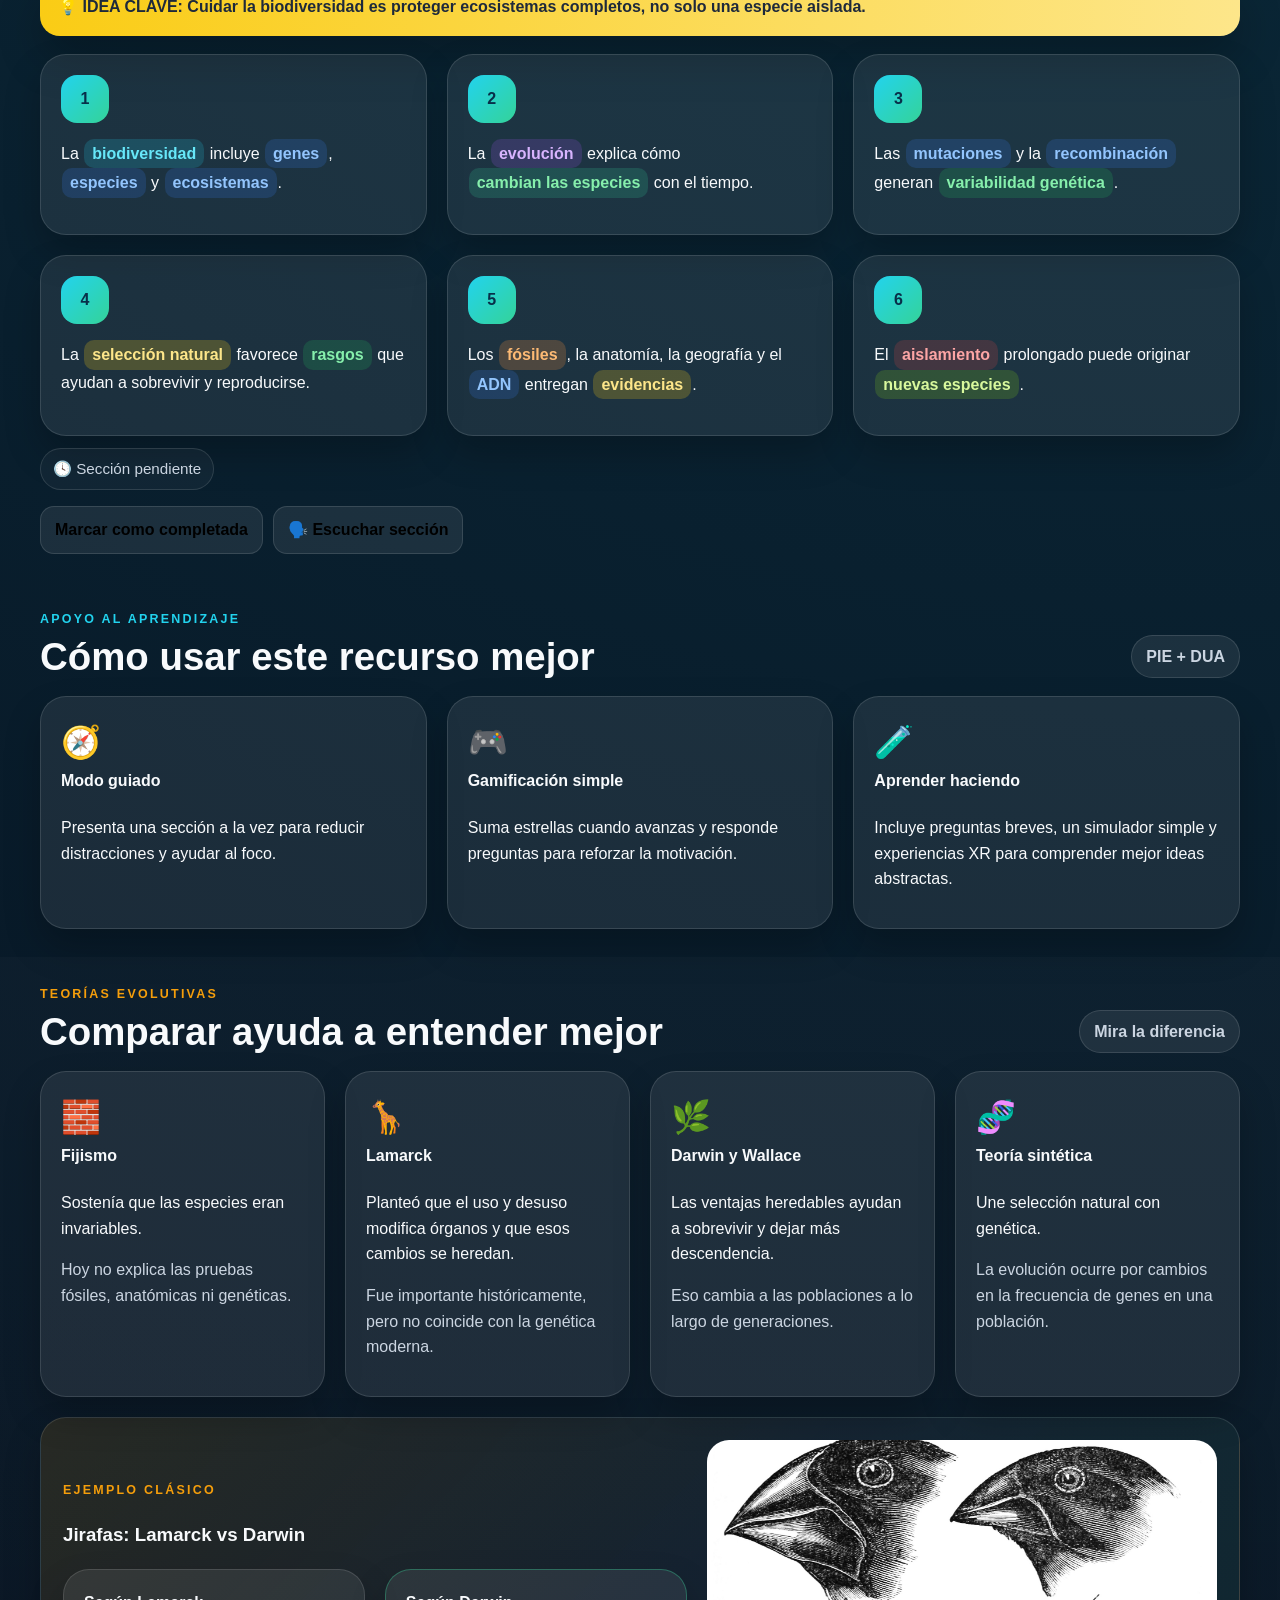
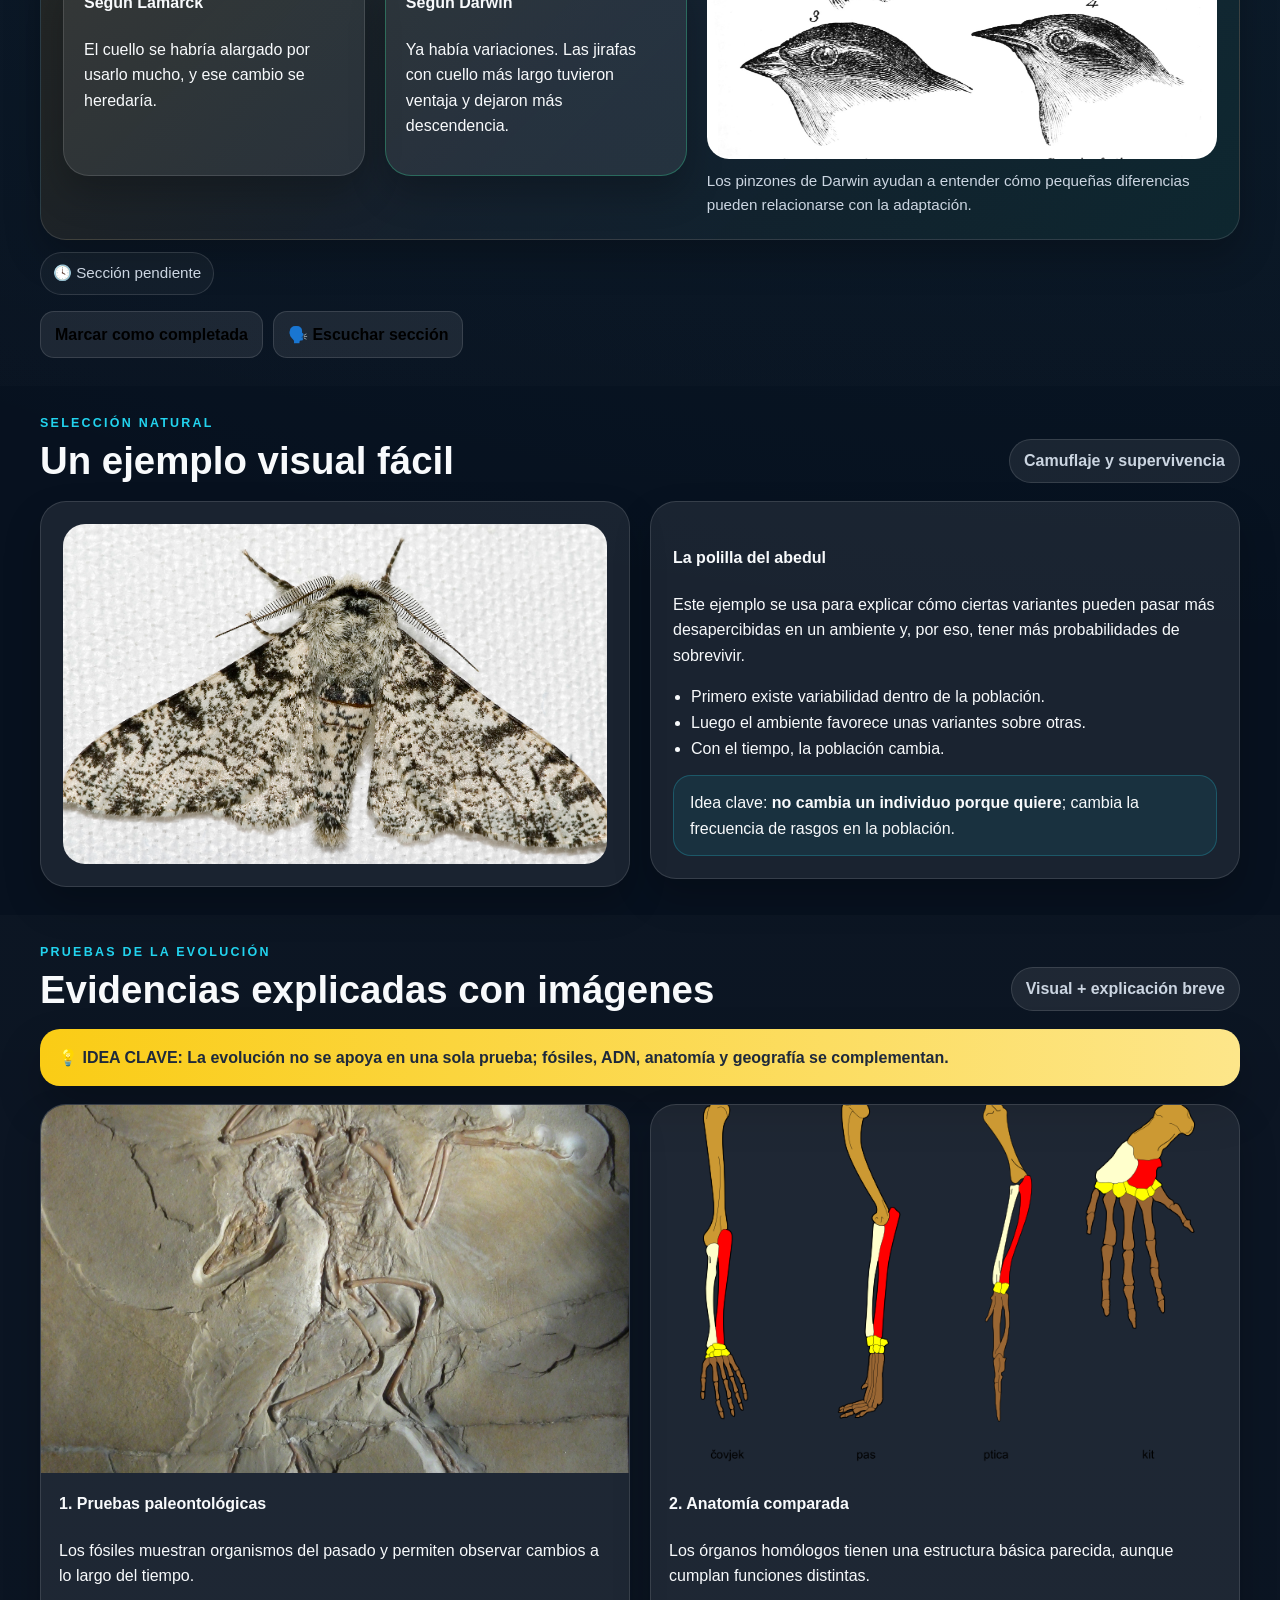
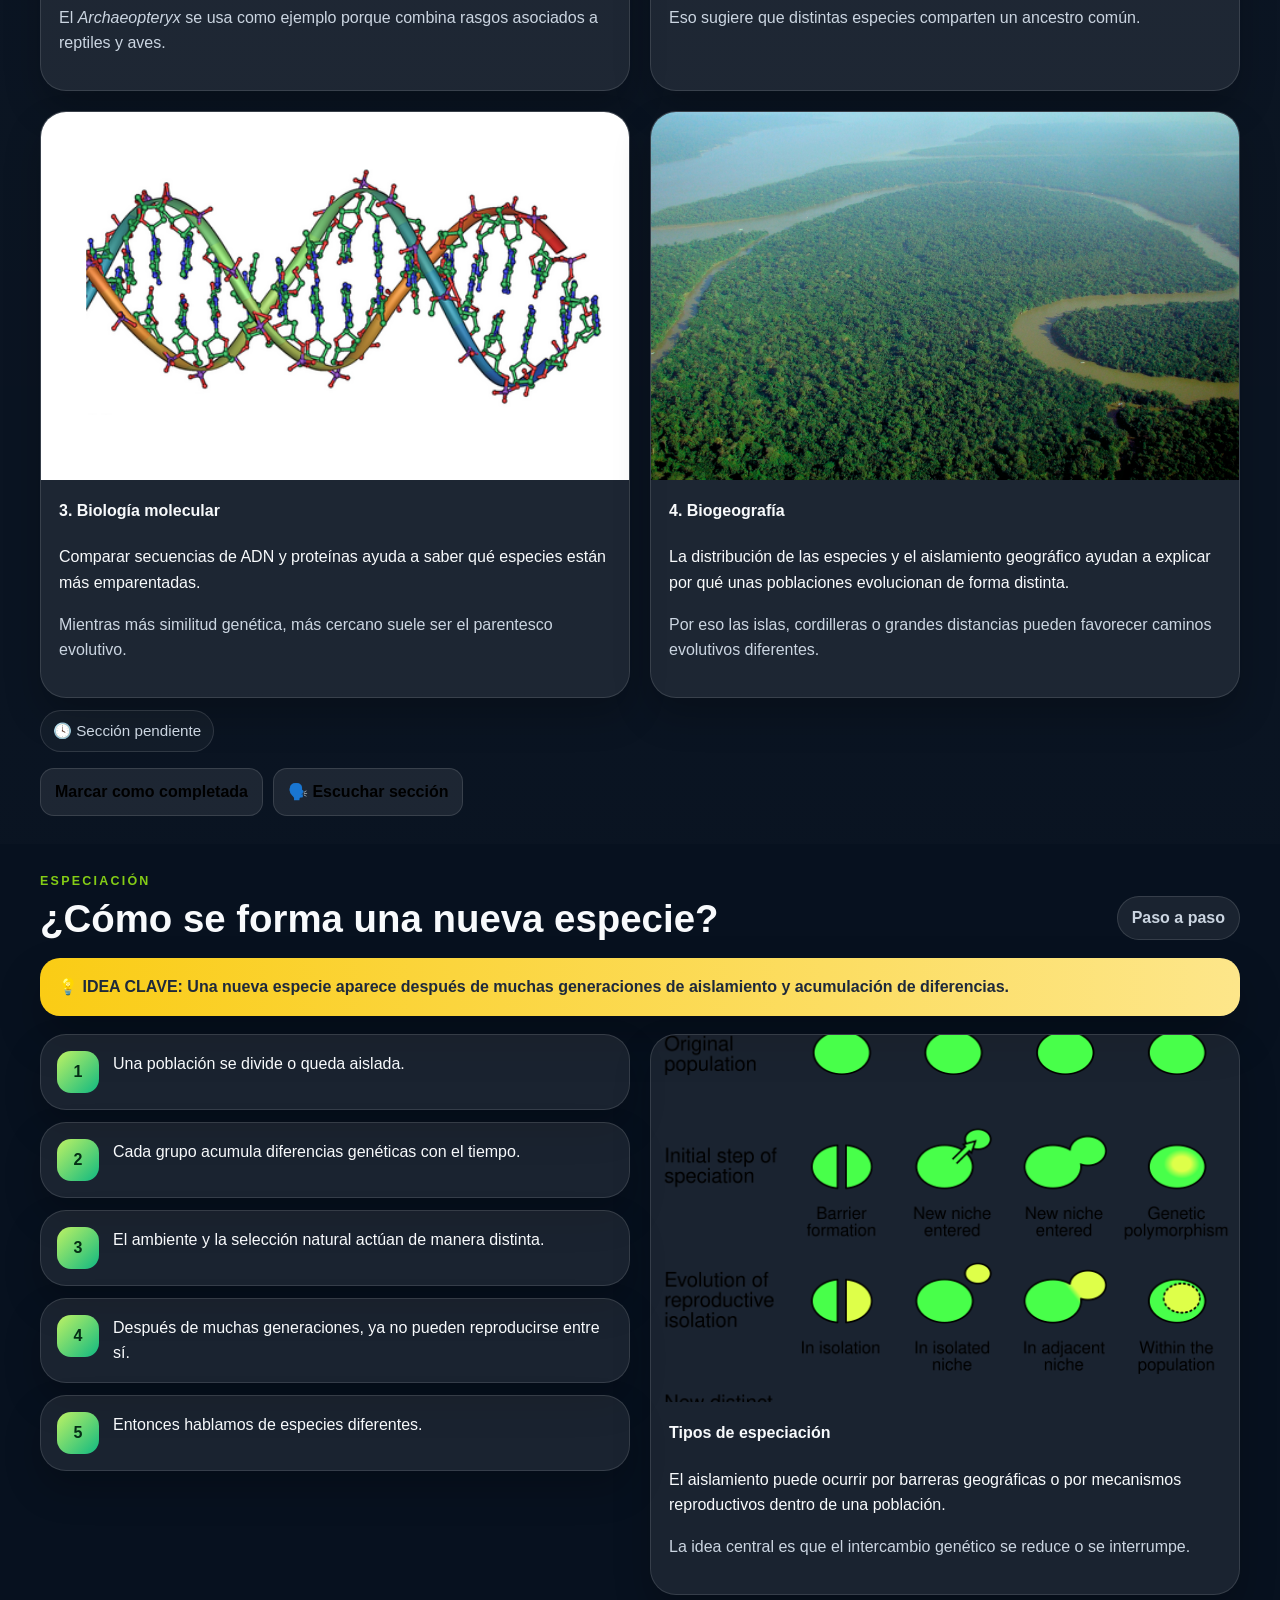
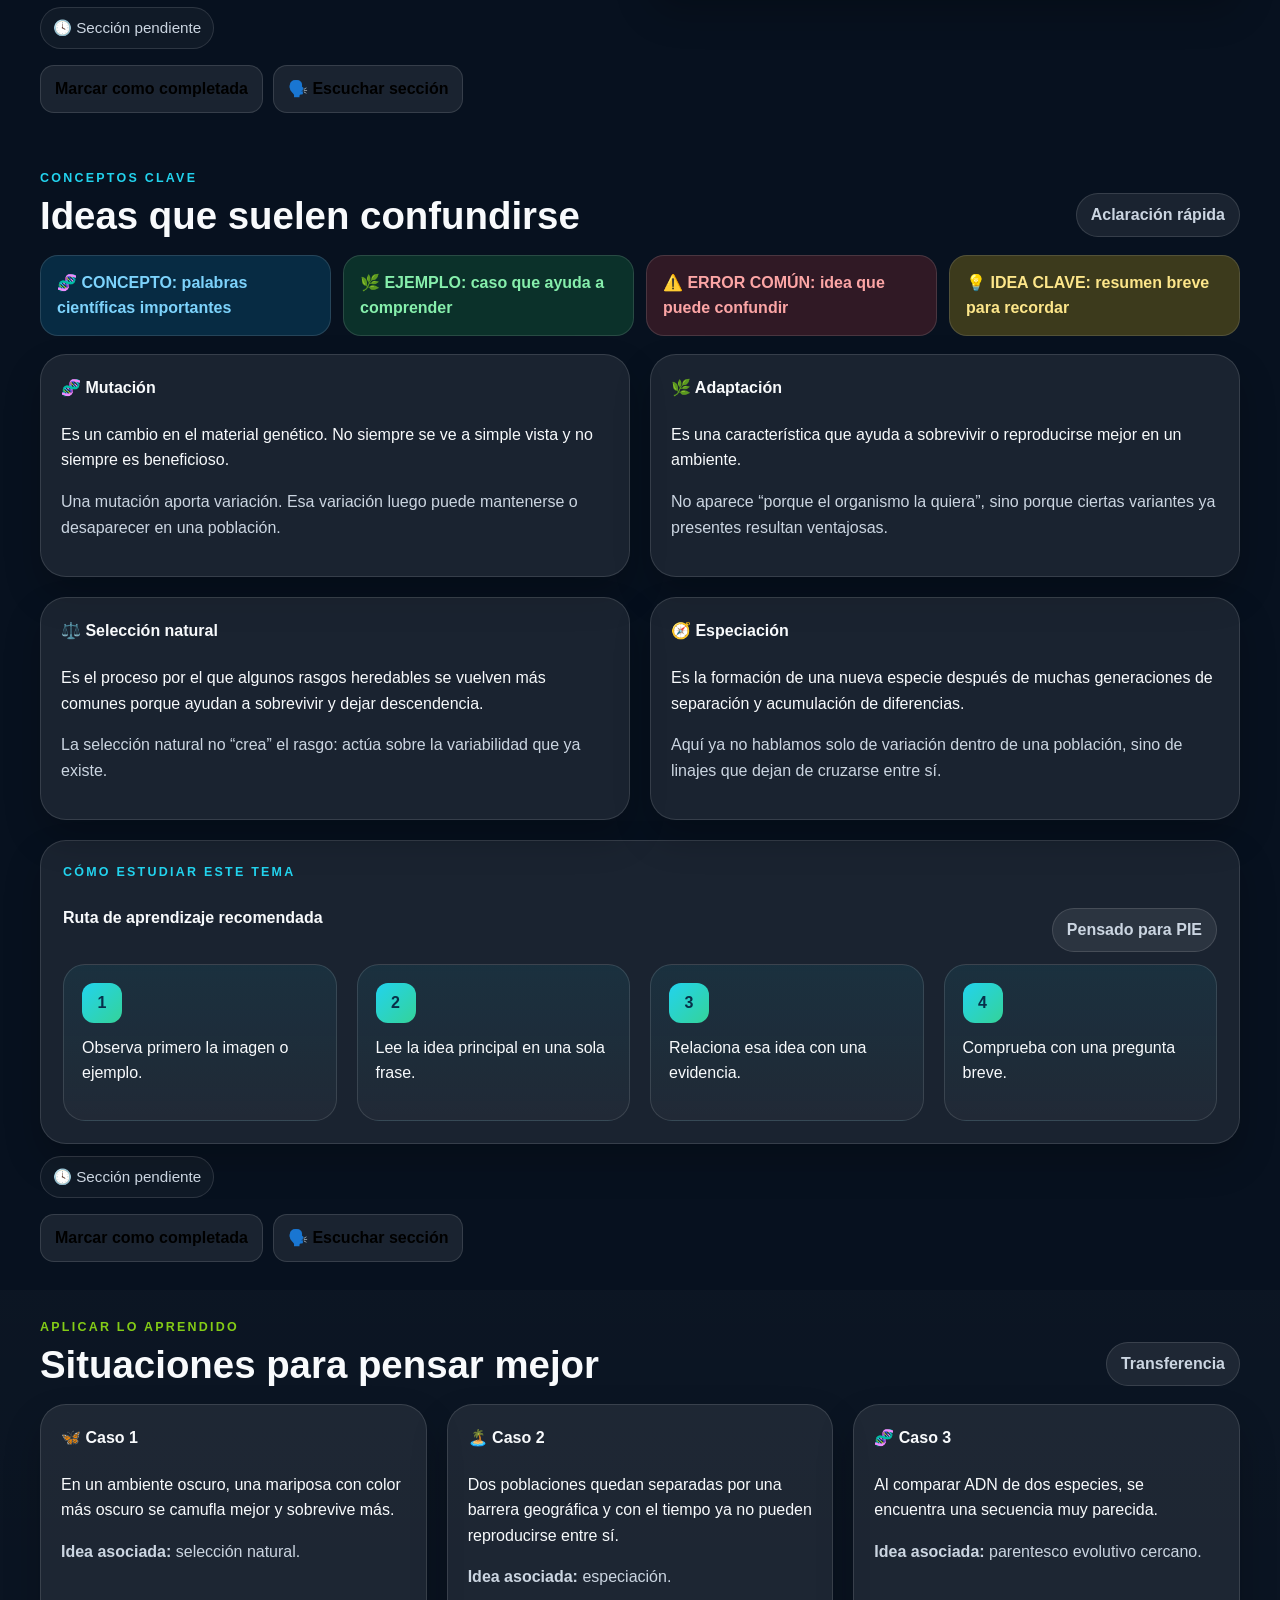
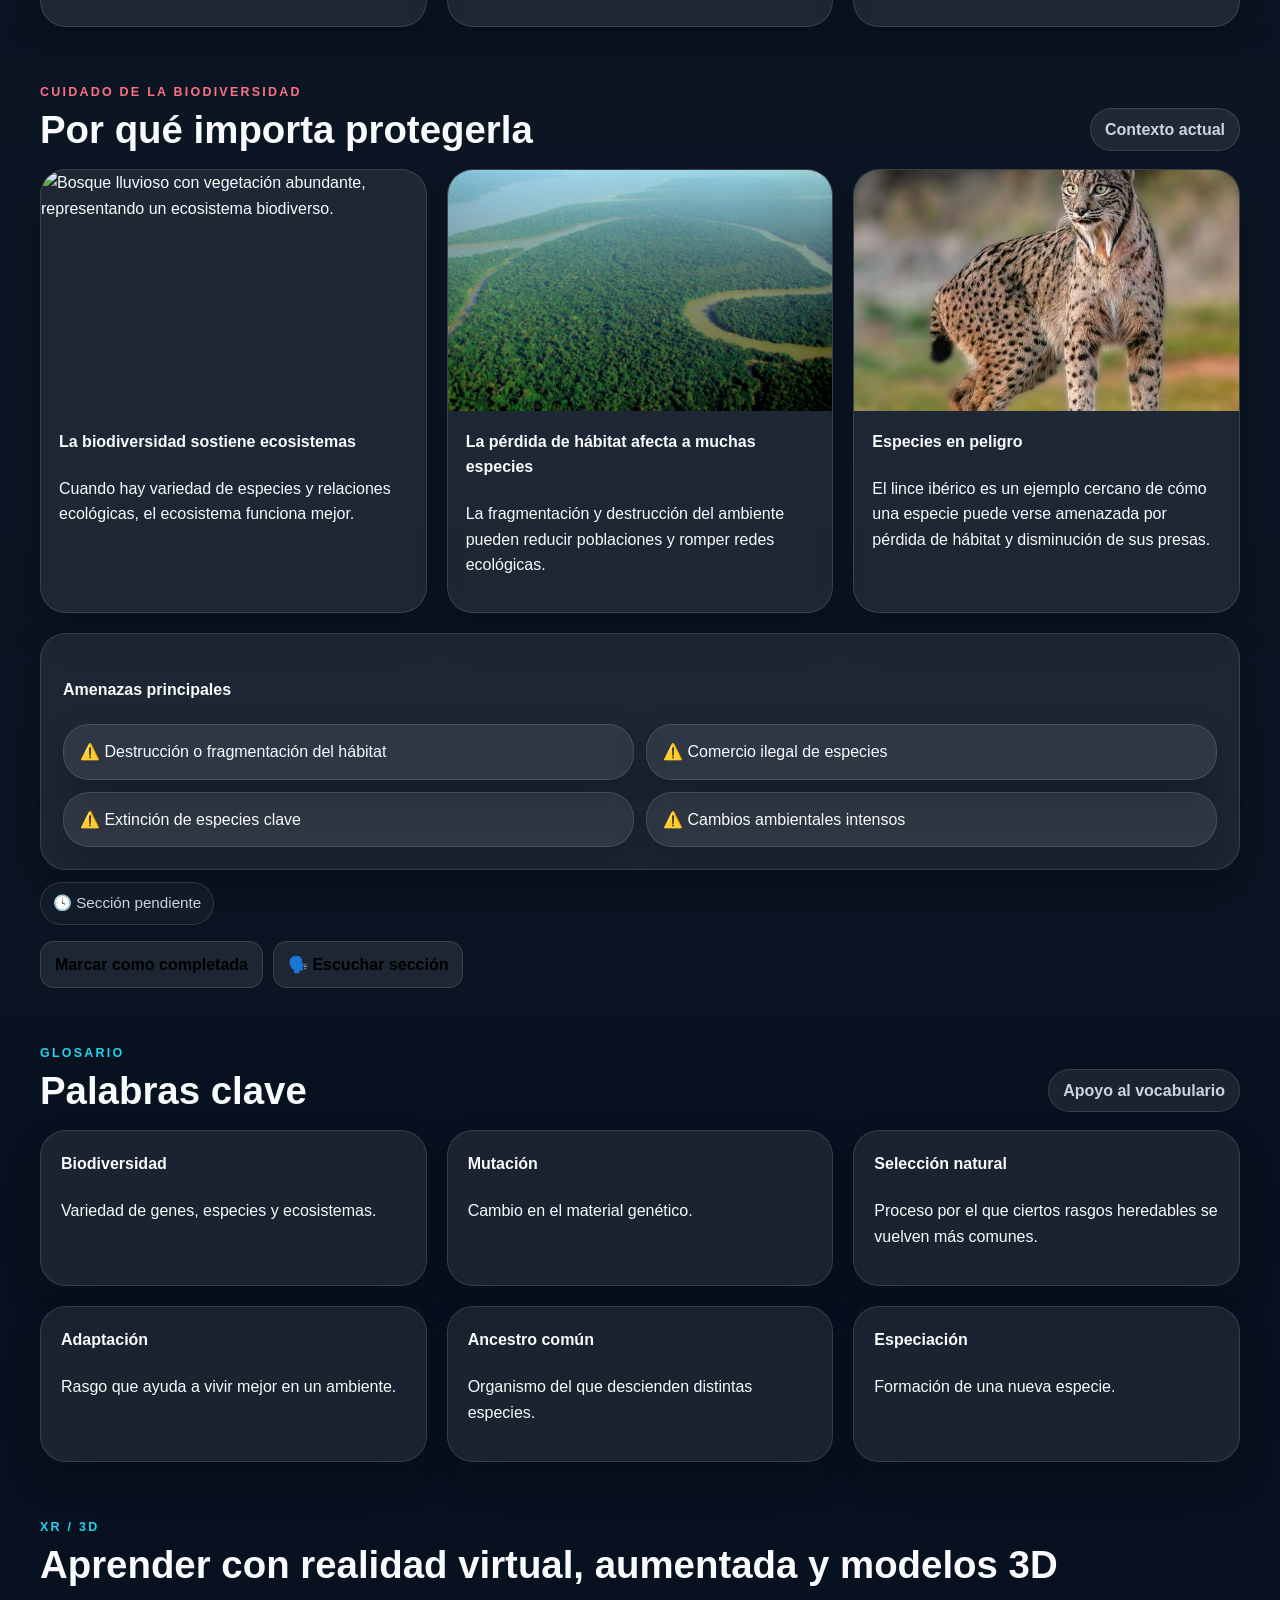
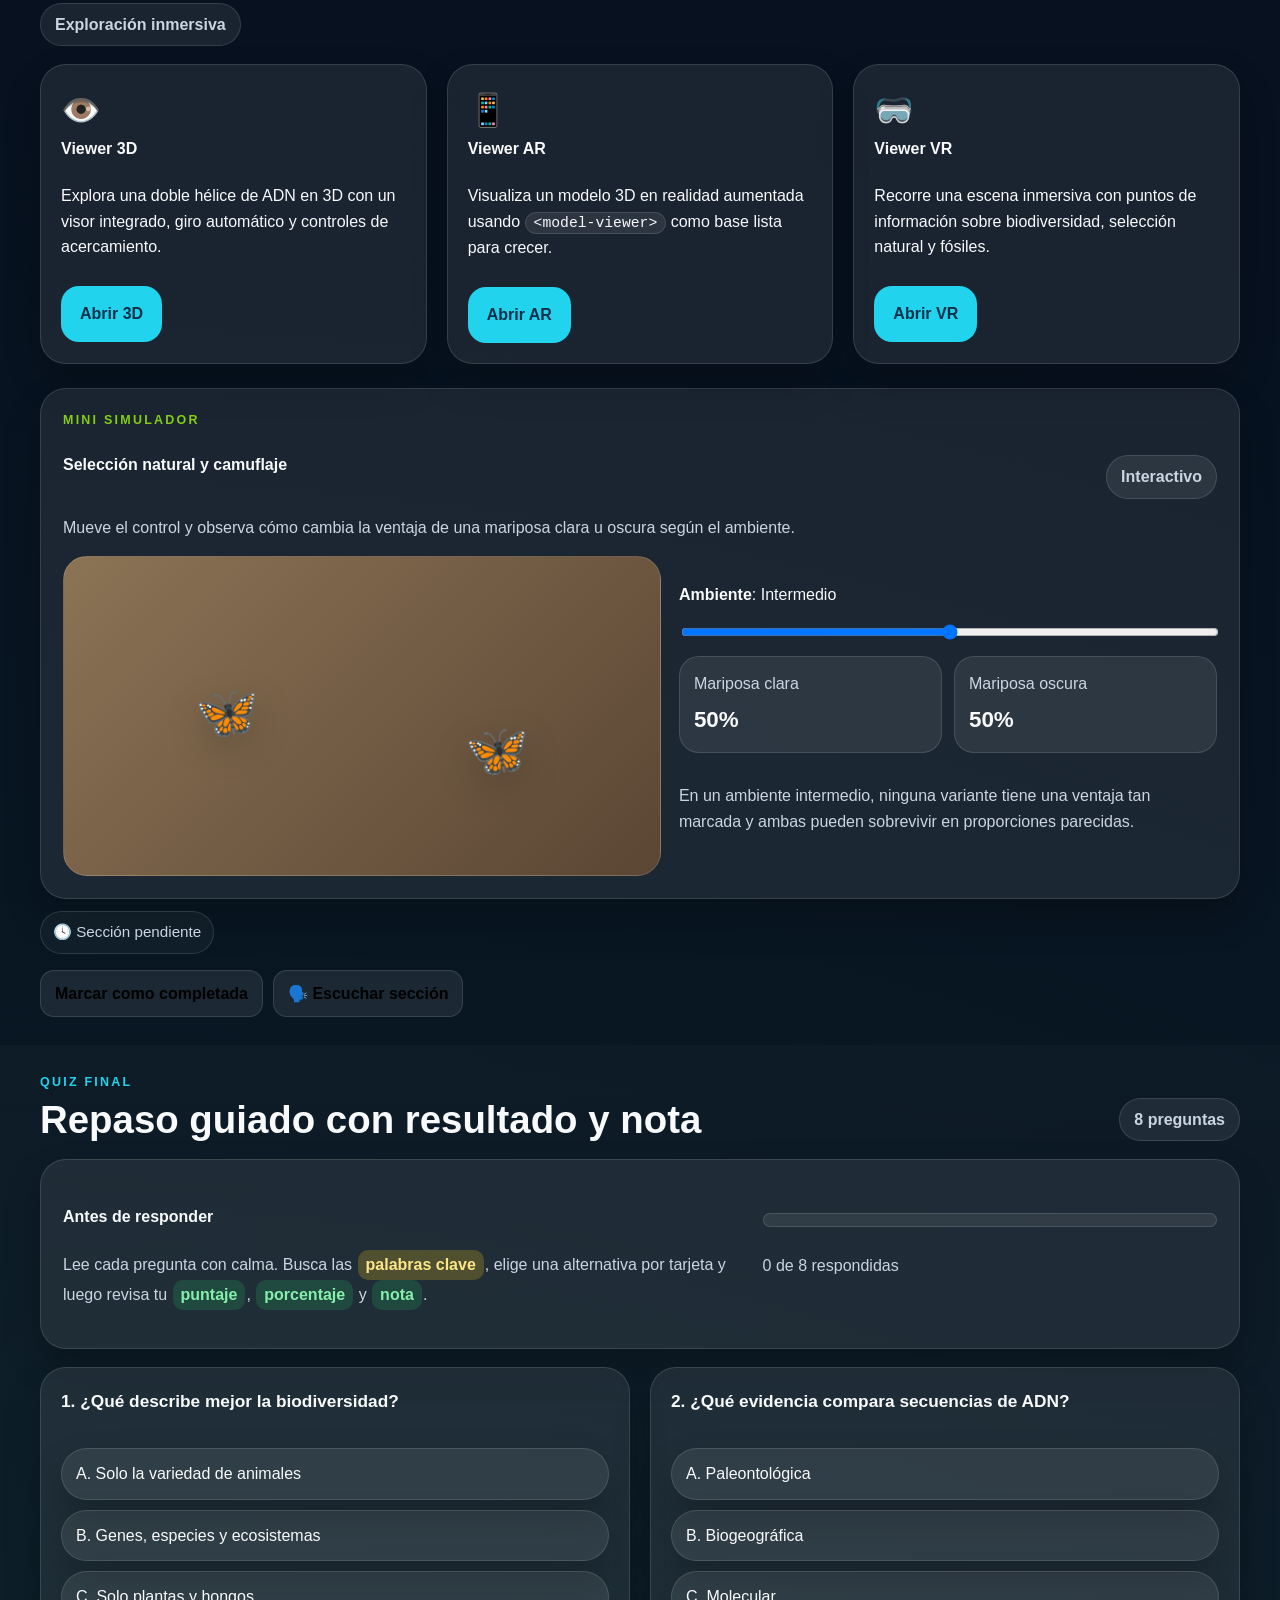
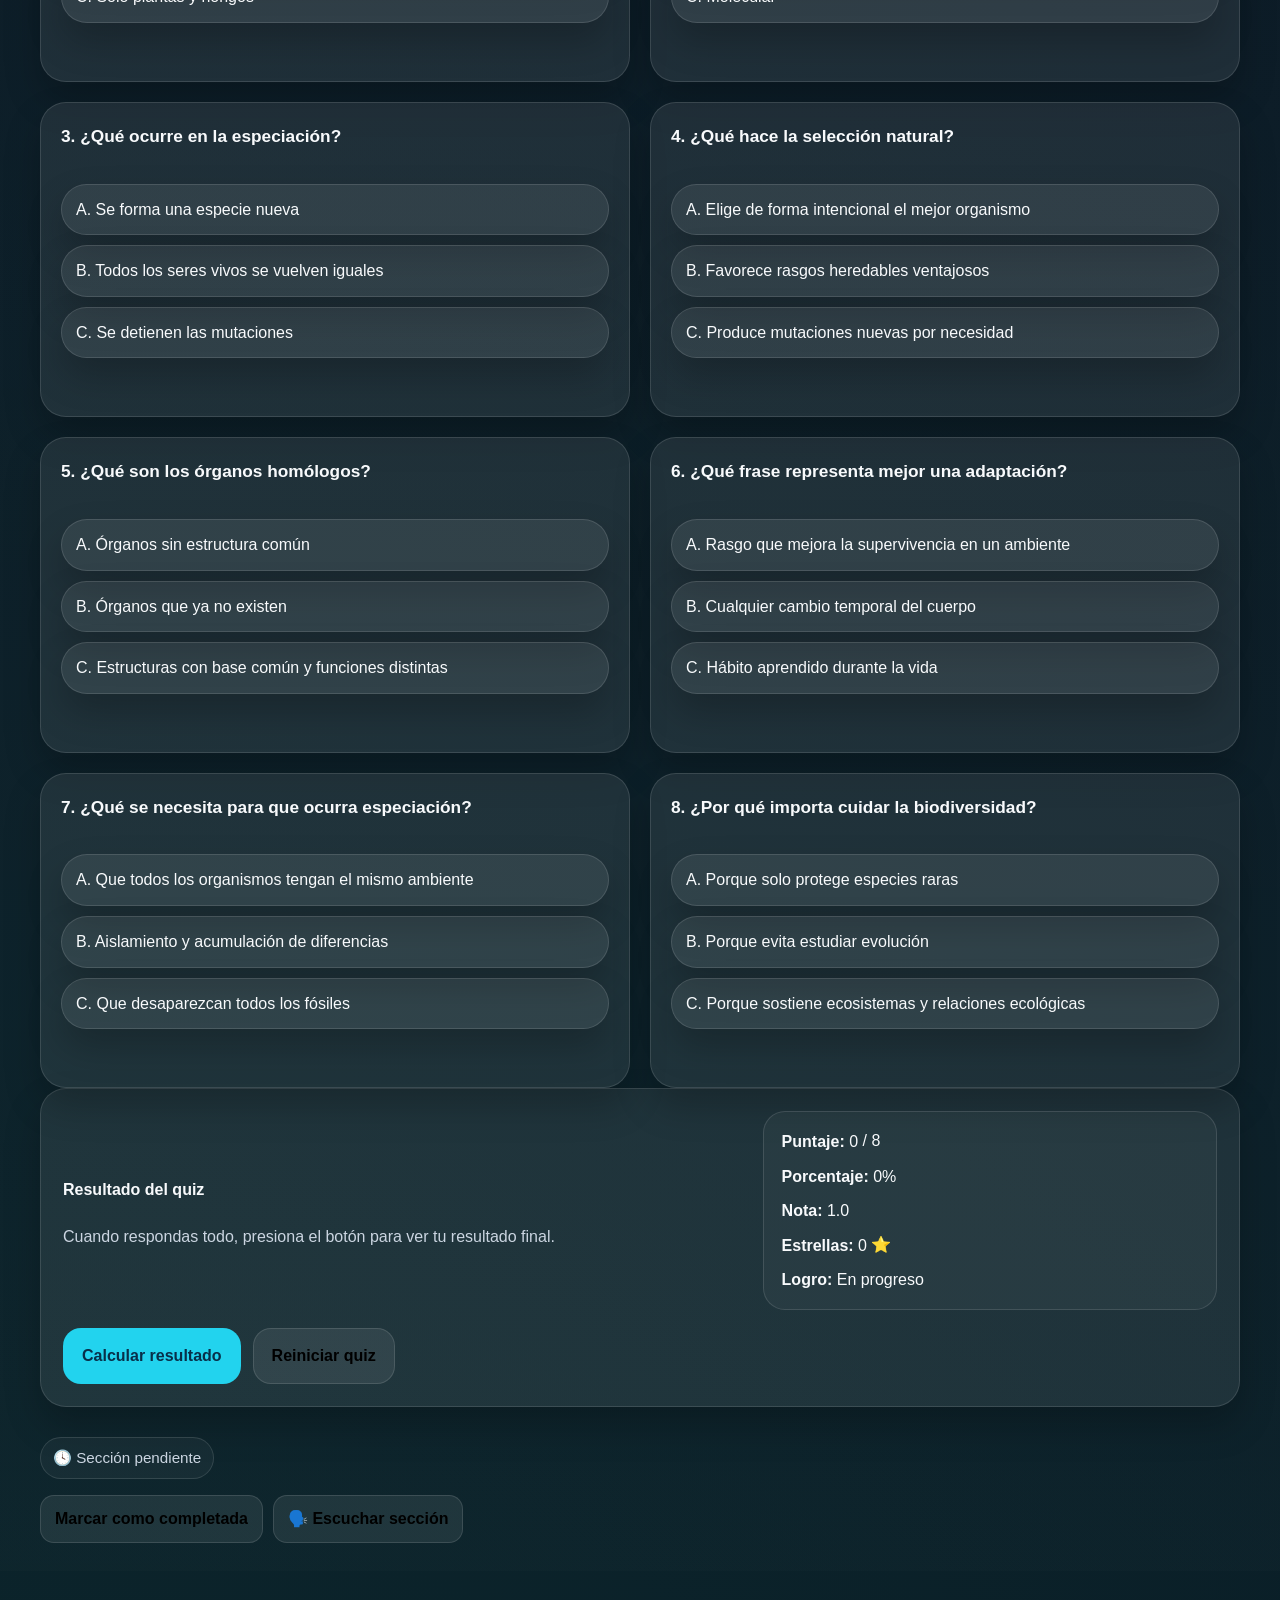
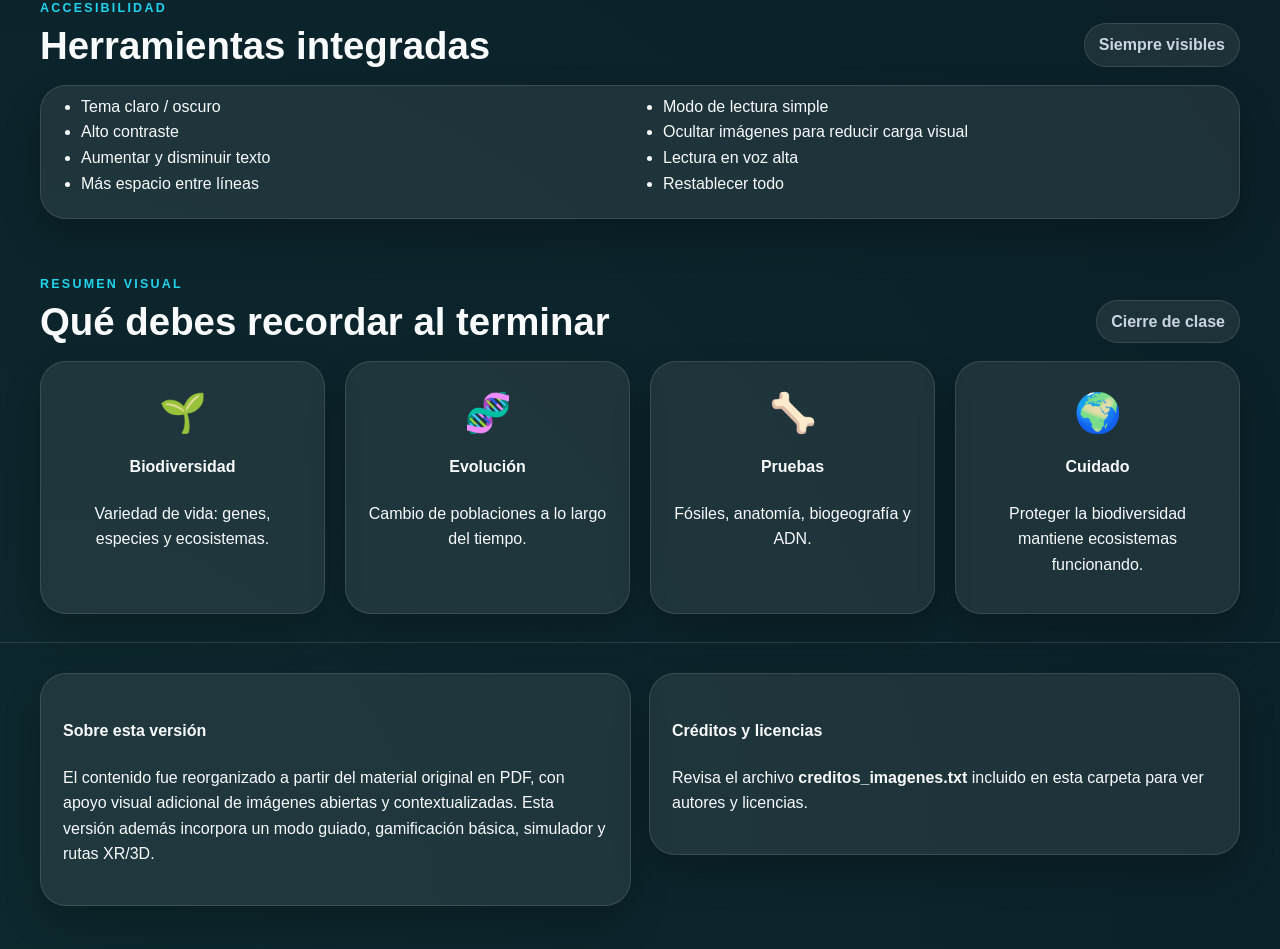
==== commit acd37b57: "Add files via upload" ====
--- a/index.html
+++ b/index.html
@@ -25,9 +25,25 @@
         <a href="#cuidado">Cuidado</a>
         <a href="#xr">XR / 3D</a>
         <a href="#quiz">Quiz</a>
+        <a href="dashboard.html">Mi panel</a>
       </nav>
     </div>
   </header>
+
+  <section class="student-appbar">
+    <div class="container student-appbar-inner">
+      <div class="student-meta">
+        <span class="student-chip" id="studentNameChip">👤 Invitado</span>
+        <span class="student-chip" id="studentCourseChip">Curso no definido</span>
+        <span class="student-chip" id="studentStarsChip">⭐ 0</span>
+      </div>
+      <div class="student-actions">
+        <a class="btn btn-secondary compact-btn" href="login.html" id="loginLinkBtn">Entrar / cambiar estudiante</a>
+        <a class="btn btn-primary compact-btn" href="dashboard.html">Ver panel</a>
+      </div>
+    </div>
+  </section>
+
 
   <main id="contenido">
     <section class="hero">
@@ -44,7 +60,7 @@
             <a class="btn btn-secondary" href="#accesibilidad">Ver accesibilidad</a>
             <button class="btn btn-secondary" id="guidedModeBtn" type="button">🧭 Modo guiado</button>
           </div>
-          <div class="hero-highlights">
+          <div class="dashboard-callout panel"><h3 class="small-title">Tu recorrido</h3><p class="muted">Marca secciones como completadas, responde el quiz y revisa tus resultados en el panel del estudiante.</p><div class="cta-group"><a class="btn btn-primary" href="dashboard.html">Ir al panel</a><a class="btn btn-secondary" href="login.html">Configurar estudiante</a></div></div><div class="hero-highlights">
             <div class="mini-card">🌱 Biodiversidad</div>
             <div class="mini-card">🦒 Teorías evolutivas</div>
             <div class="mini-card">🦴 Evidencias</div>
@@ -86,7 +102,7 @@
       </div>
     </section>
 
-    <section id="ideas" class="section container">
+    <section id="ideas" data-track="ideas" class="section container">
       <div class="section-head">
         <div>
           <p class="eyebrow">Ideas clave</p>
@@ -134,7 +150,7 @@
     </section>
 
 
-    <section id="teorias" class="section section-tinted">
+    <section id="teorias" data-track="teorias" class="section section-tinted">
       <div class="container">
         <div class="section-head">
           <div>
@@ -223,7 +239,7 @@
       </div>
     </section>
 
-    <section id="pruebas" class="section section-tinted">
+    <section id="pruebas" data-track="pruebas" class="section section-tinted">
       <div class="container">
         <div class="section-head">
           <div>
@@ -274,7 +290,7 @@
       </div>
     </section>
 
-    <section id="especiacion" class="section container">
+    <section id="especiacion" data-track="especiacion" class="section container">
       <div class="section-head">
         <div>
           <p class="eyebrow lime">Especiación</p>
@@ -304,7 +320,7 @@
     </section>
 
     
-    <section id="conceptos" class="section container">
+    <section id="conceptos" data-track="conceptos" class="section container">
       <div class="section-head">
         <div>
           <p class="eyebrow">Conceptos clave</p>
@@ -404,7 +420,7 @@
     </section>
 
 
-    <section id="cuidado" class="section section-tinted">
+    <section id="cuidado" data-track="cuidado" class="section section-tinted">
       <div class="container">
         <div class="section-head">
           <div>
@@ -473,7 +489,7 @@
 
     
 
-    <section id="xr" class="section container">
+    <section id="xr" data-track="xr" class="section container">
       <div class="section-head">
         <div>
           <p class="eyebrow cyan">XR / 3D</p>
@@ -539,7 +555,7 @@
     </section>
 
 
-    <section id="quiz" class="section section-tinted">
+    <section id="quiz" data-track="quiz" class="section section-tinted">
       <div class="container">
         <div class="section-head">
           <div>
--- a/assets/css/styles.css
+++ b/assets/css/styles.css
@@ -732,3 +732,187 @@
     grid-template-columns: 1fr;
   }
 }
+
+
+/* Plataforma educativa local */
+.student-appbar {
+  border-bottom: 1px solid var(--line);
+  background: rgba(255,255,255,.03);
+}
+.student-appbar-inner {
+  display: flex;
+  justify-content: space-between;
+  align-items: center;
+  gap: 14px;
+  padding: 12px 0;
+  flex-wrap: wrap;
+}
+.student-meta,
+.student-actions {
+  display: flex;
+  gap: 10px;
+  flex-wrap: wrap;
+}
+.student-chip {
+  padding: 8px 12px;
+  border-radius: 999px;
+  border: 1px solid var(--line);
+  background: var(--surface);
+  font-weight: 700;
+  color: var(--muted);
+}
+.compact-btn {
+  padding: 10px 14px;
+  border-radius: 14px;
+}
+.dashboard-callout {
+  margin-top: 20px;
+}
+.small-title {
+  margin: 0 0 8px;
+  font-size: 1.2rem;
+}
+.track-actions {
+  display: flex;
+  gap: 10px;
+  flex-wrap: wrap;
+  margin-top: 16px;
+}
+.track-actions .btn {
+  cursor: pointer;
+}
+.track-complete-btn.done {
+  background: rgba(52,211,153,.16);
+  border-color: rgba(52,211,153,.4);
+  color: #86efac;
+}
+.track-read-btn {
+  background: var(--surface);
+}
+.section-status {
+  display: inline-flex;
+  align-items: center;
+  gap: 8px;
+  margin-top: 12px;
+  padding: 8px 12px;
+  border-radius: 999px;
+  background: rgba(255,255,255,.04);
+  border: 1px solid var(--line);
+  color: var(--muted);
+  font-size: .95rem;
+}
+.auth-page,
+.dashboard-page {
+  padding: 32px 0 44px;
+}
+.auth-page {
+  min-height: 100vh;
+  display: grid;
+  place-items: center;
+}
+.auth-card {
+  width: min(720px, calc(100% - 32px));
+}
+.auth-form {
+  display: grid;
+  gap: 14px;
+  margin: 18px 0 22px;
+}
+.auth-form label {
+  display: grid;
+  gap: 8px;
+}
+.auth-form input,
+.auth-form select {
+  width: 100%;
+  padding: 14px 16px;
+  border-radius: 16px;
+  border: 1px solid var(--line);
+  background: var(--surface);
+  color: var(--text);
+}
+.auth-actions {
+  display: flex;
+  gap: 12px;
+  flex-wrap: wrap;
+}
+.auth-preview {
+  margin-top: 8px;
+}
+.dashboard-hero {
+  display: grid;
+  grid-template-columns: 1.1fr .9fr;
+  gap: 18px;
+  align-items: center;
+  margin-bottom: 20px;
+}
+.dashboard-hero h2 {
+  margin: 0 0 8px;
+  font-size: clamp(2rem, 4vw, 3rem);
+}
+.dashboard-hero-actions {
+  display: flex;
+  gap: 12px;
+  flex-wrap: wrap;
+  justify-content: flex-end;
+}
+.dashboard-grid {
+  display: grid;
+  grid-template-columns: repeat(2, 1fr);
+  gap: 18px;
+  margin-bottom: 20px;
+}
+.dashboard-metric {
+  min-height: 180px;
+}
+.big-number {
+  font-size: clamp(2rem, 4vw, 3rem);
+  font-weight: 900;
+  margin: 8px 0 12px;
+}
+.badge-box {
+  font-size: 1.4rem;
+}
+.topic-list {
+  display: grid;
+  gap: 12px;
+}
+.topic-item {
+  display: grid;
+  grid-template-columns: 1fr auto auto;
+  gap: 12px;
+  align-items: center;
+  padding: 14px 16px;
+  border-radius: 20px;
+  border: 1px solid var(--line);
+  background: rgba(255,255,255,.04);
+}
+.topic-item-name {
+  font-weight: 800;
+}
+.topic-item-status {
+  color: var(--muted);
+}
+.topic-item.done {
+  border-color: rgba(52,211,153,.4);
+  background: rgba(52,211,153,.08);
+}
+.hidden-soft {
+  display: none !important;
+}
+
+@media (max-width: 1024px) {
+  .dashboard-hero,
+  .dashboard-grid {
+    grid-template-columns: 1fr;
+  }
+  .dashboard-hero-actions {
+    justify-content: flex-start;
+  }
+}
+
+@media (max-width: 760px) {
+  .topic-item {
+    grid-template-columns: 1fr;
+  }
+}
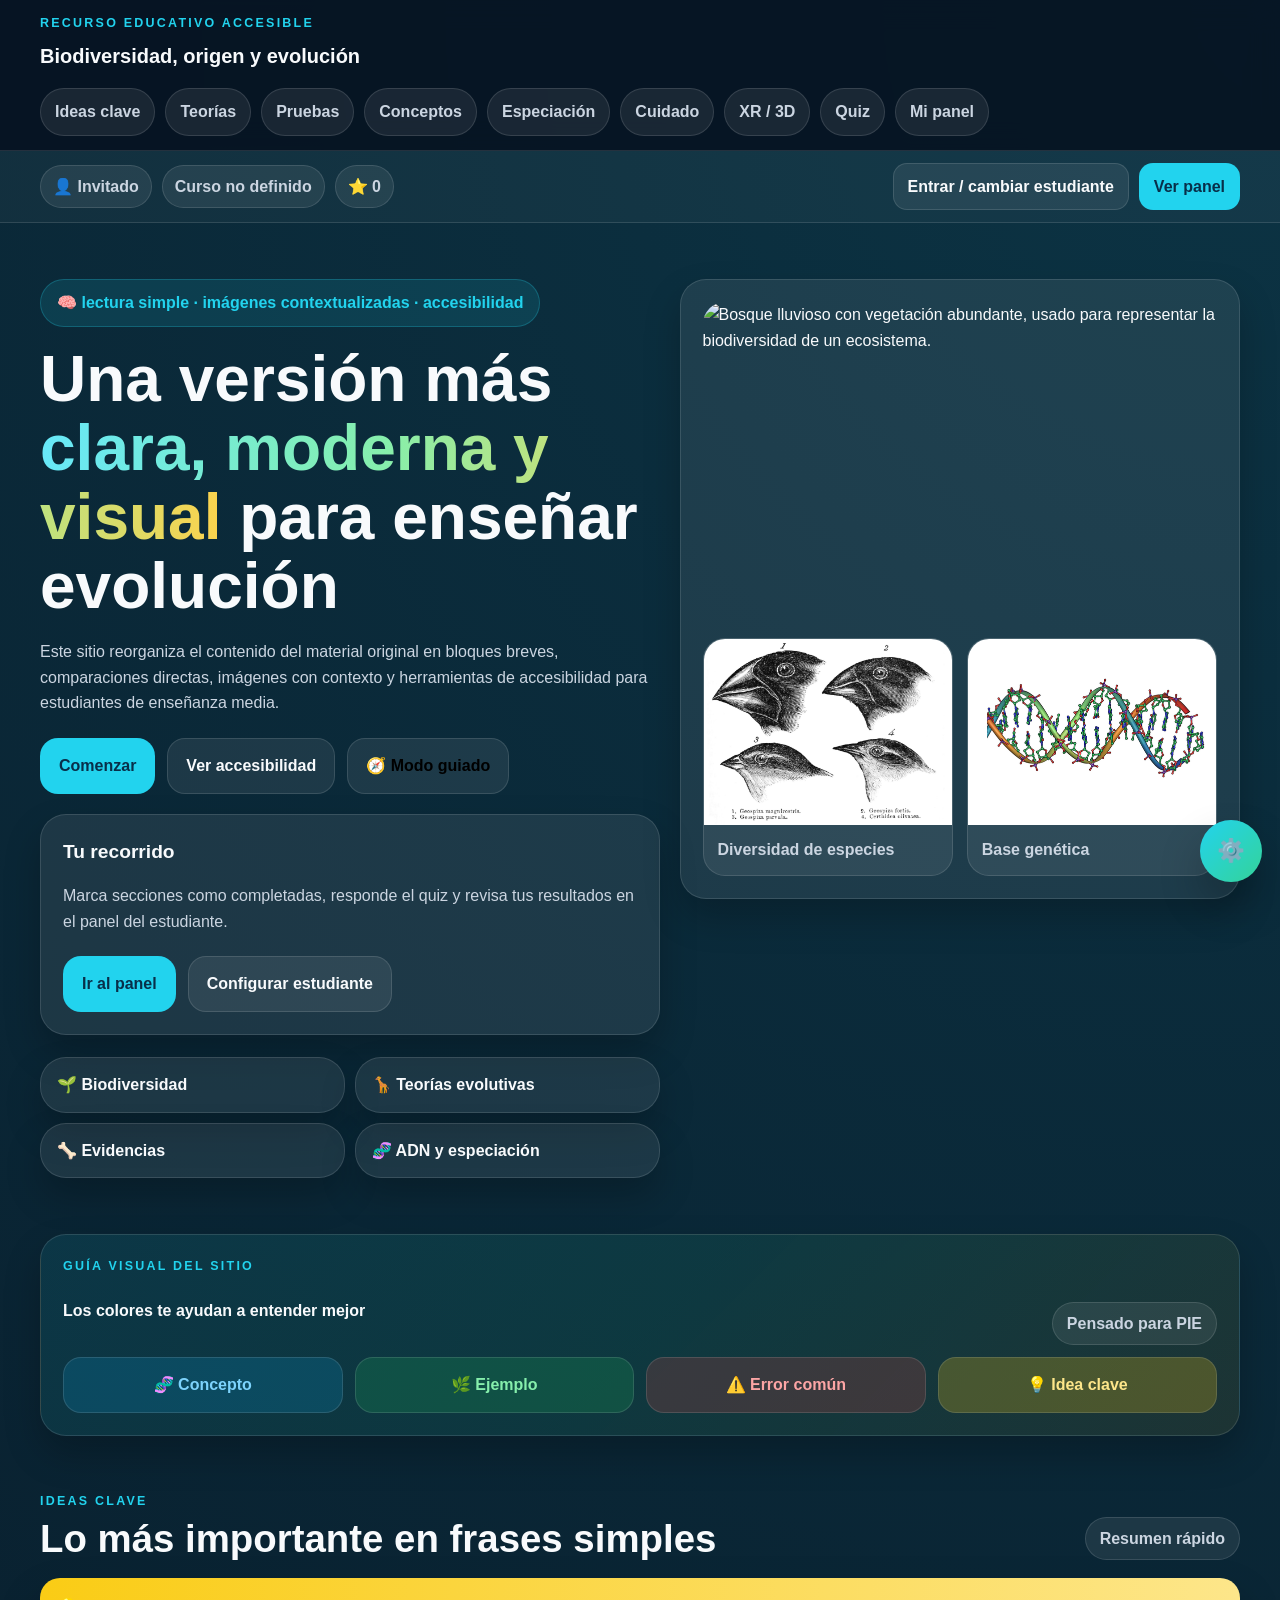
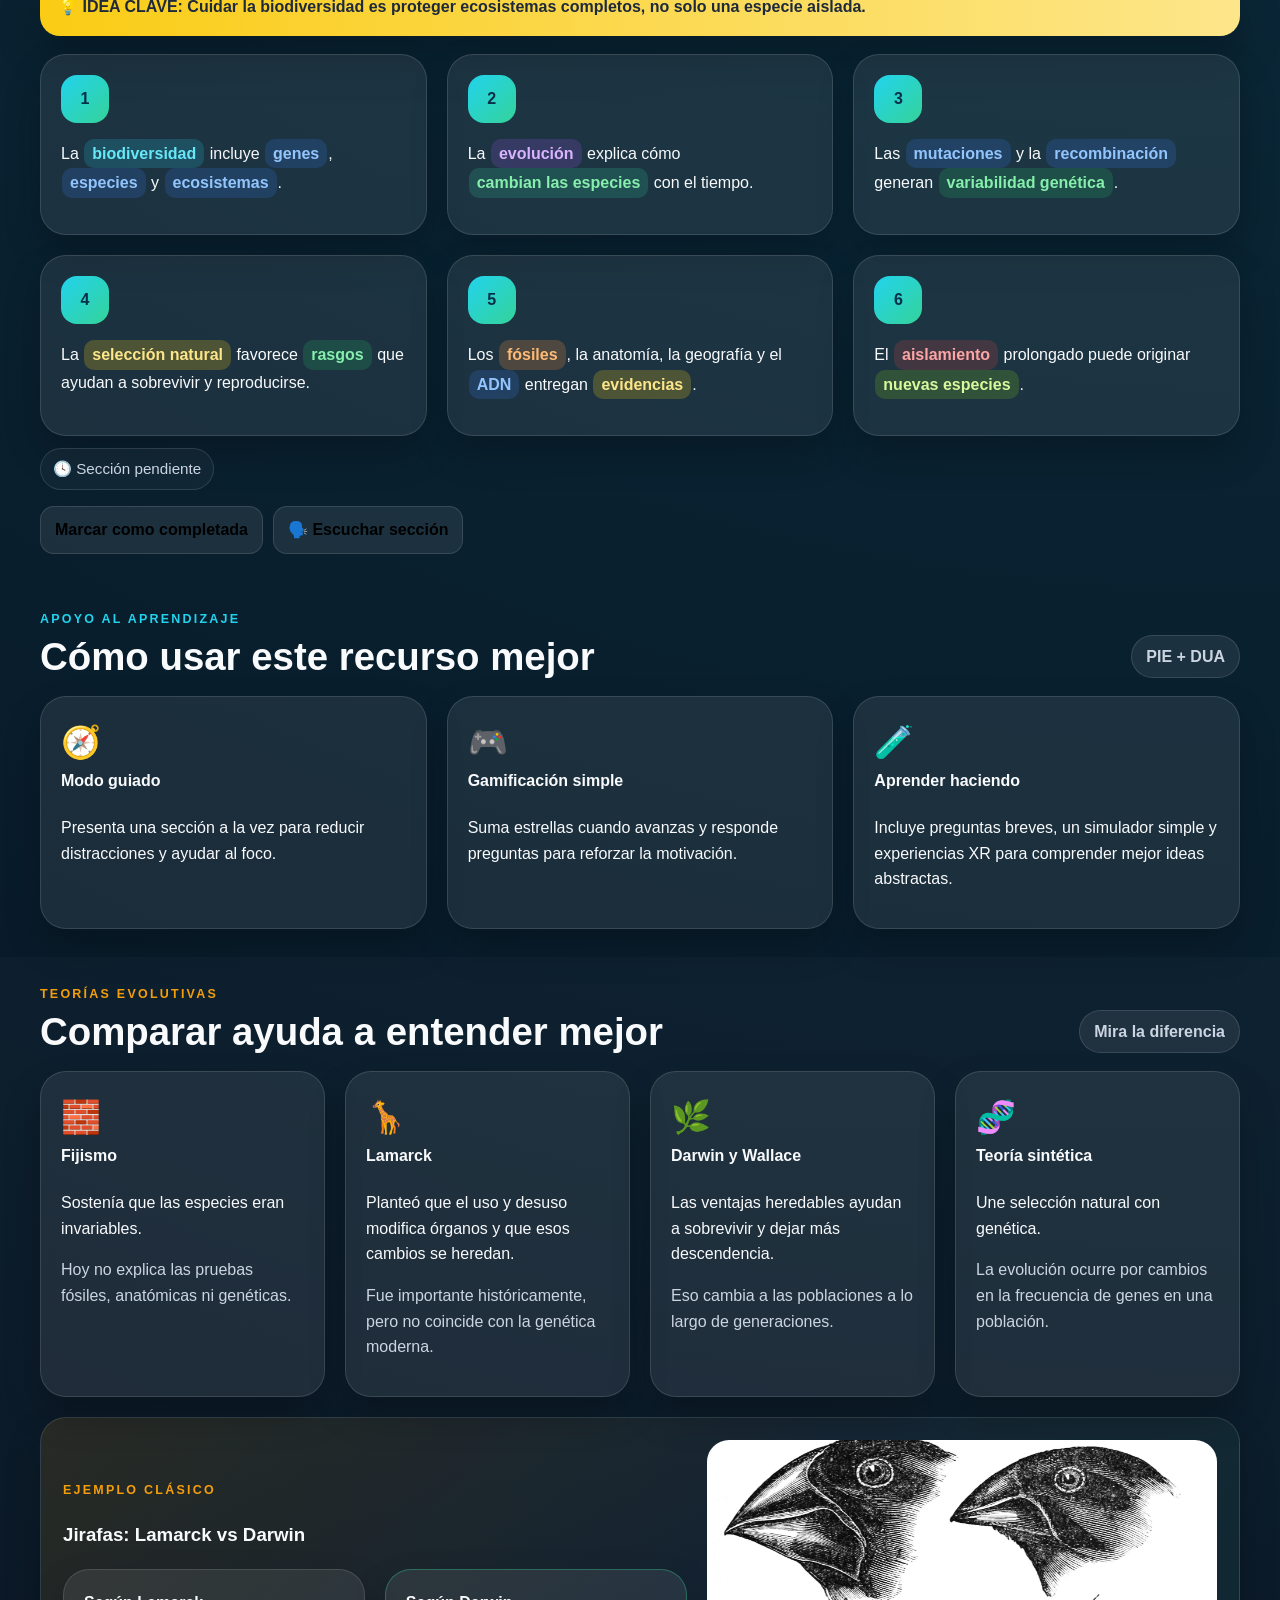
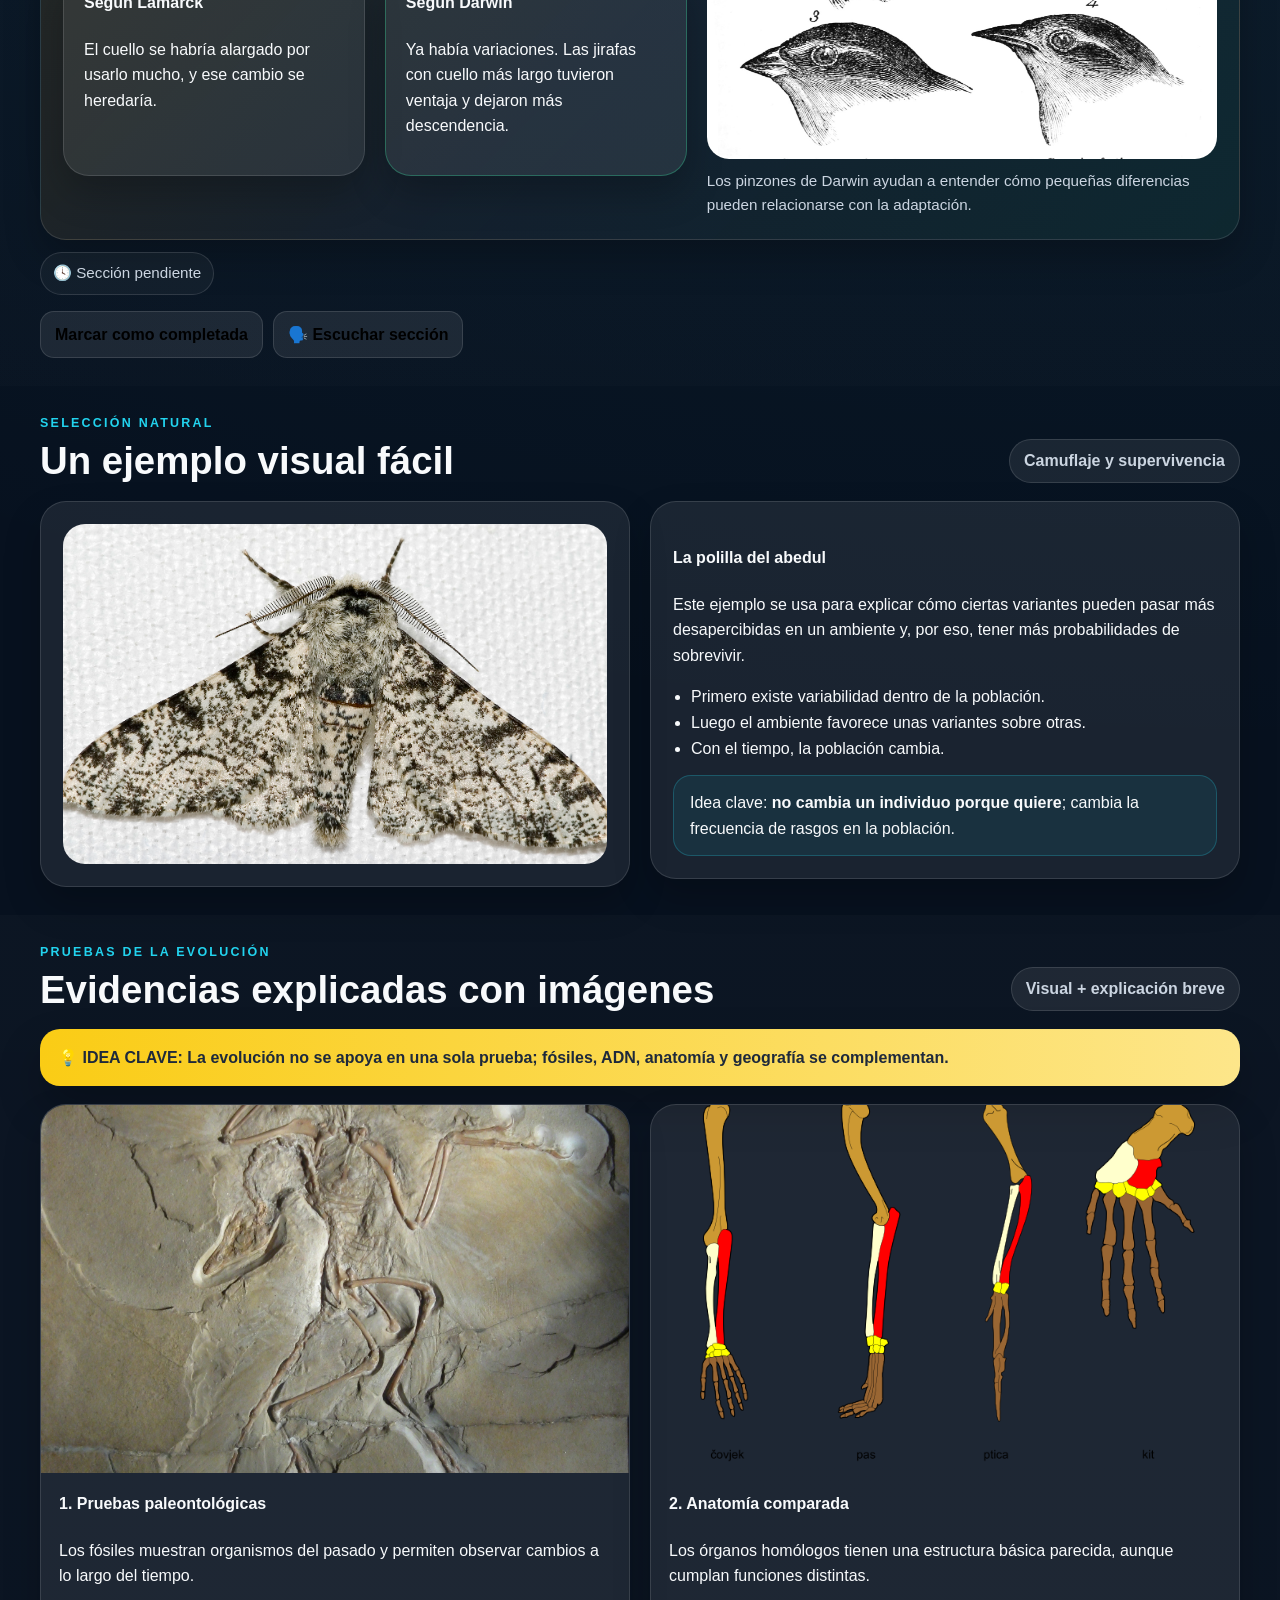
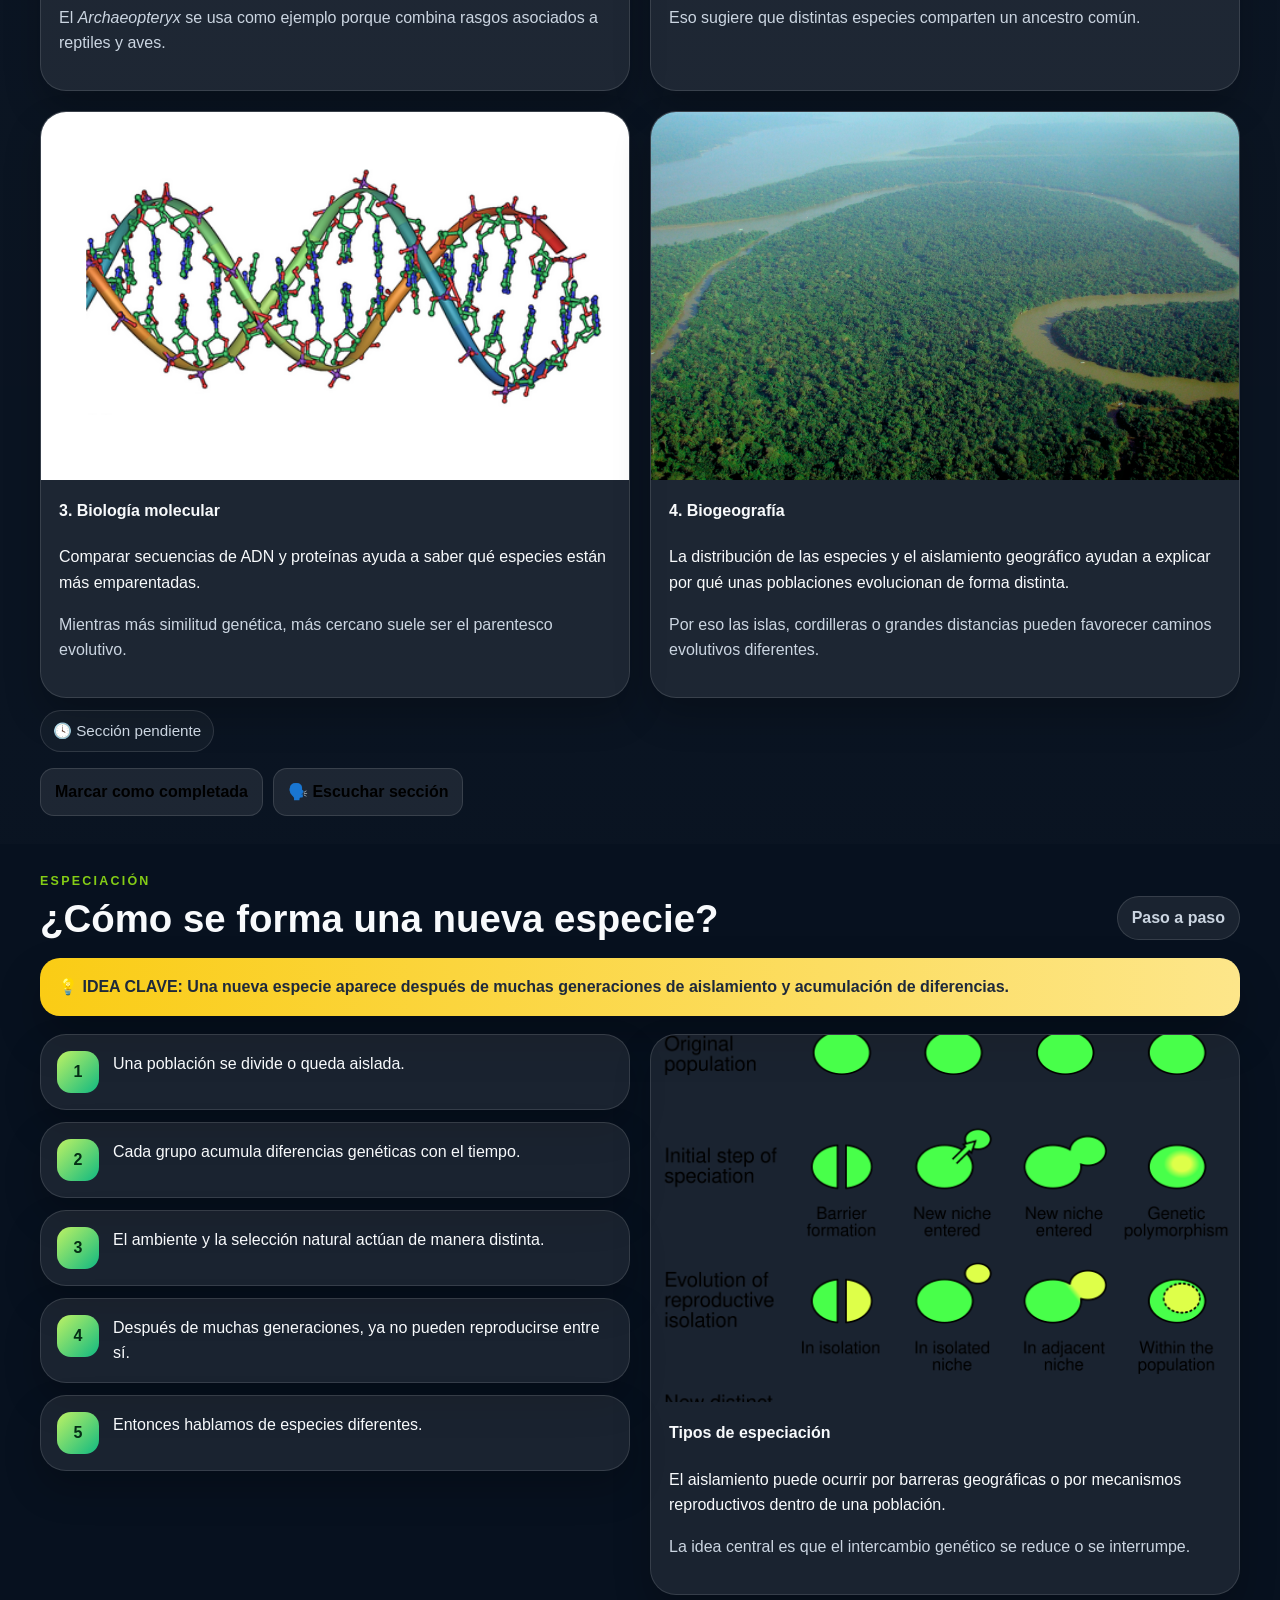
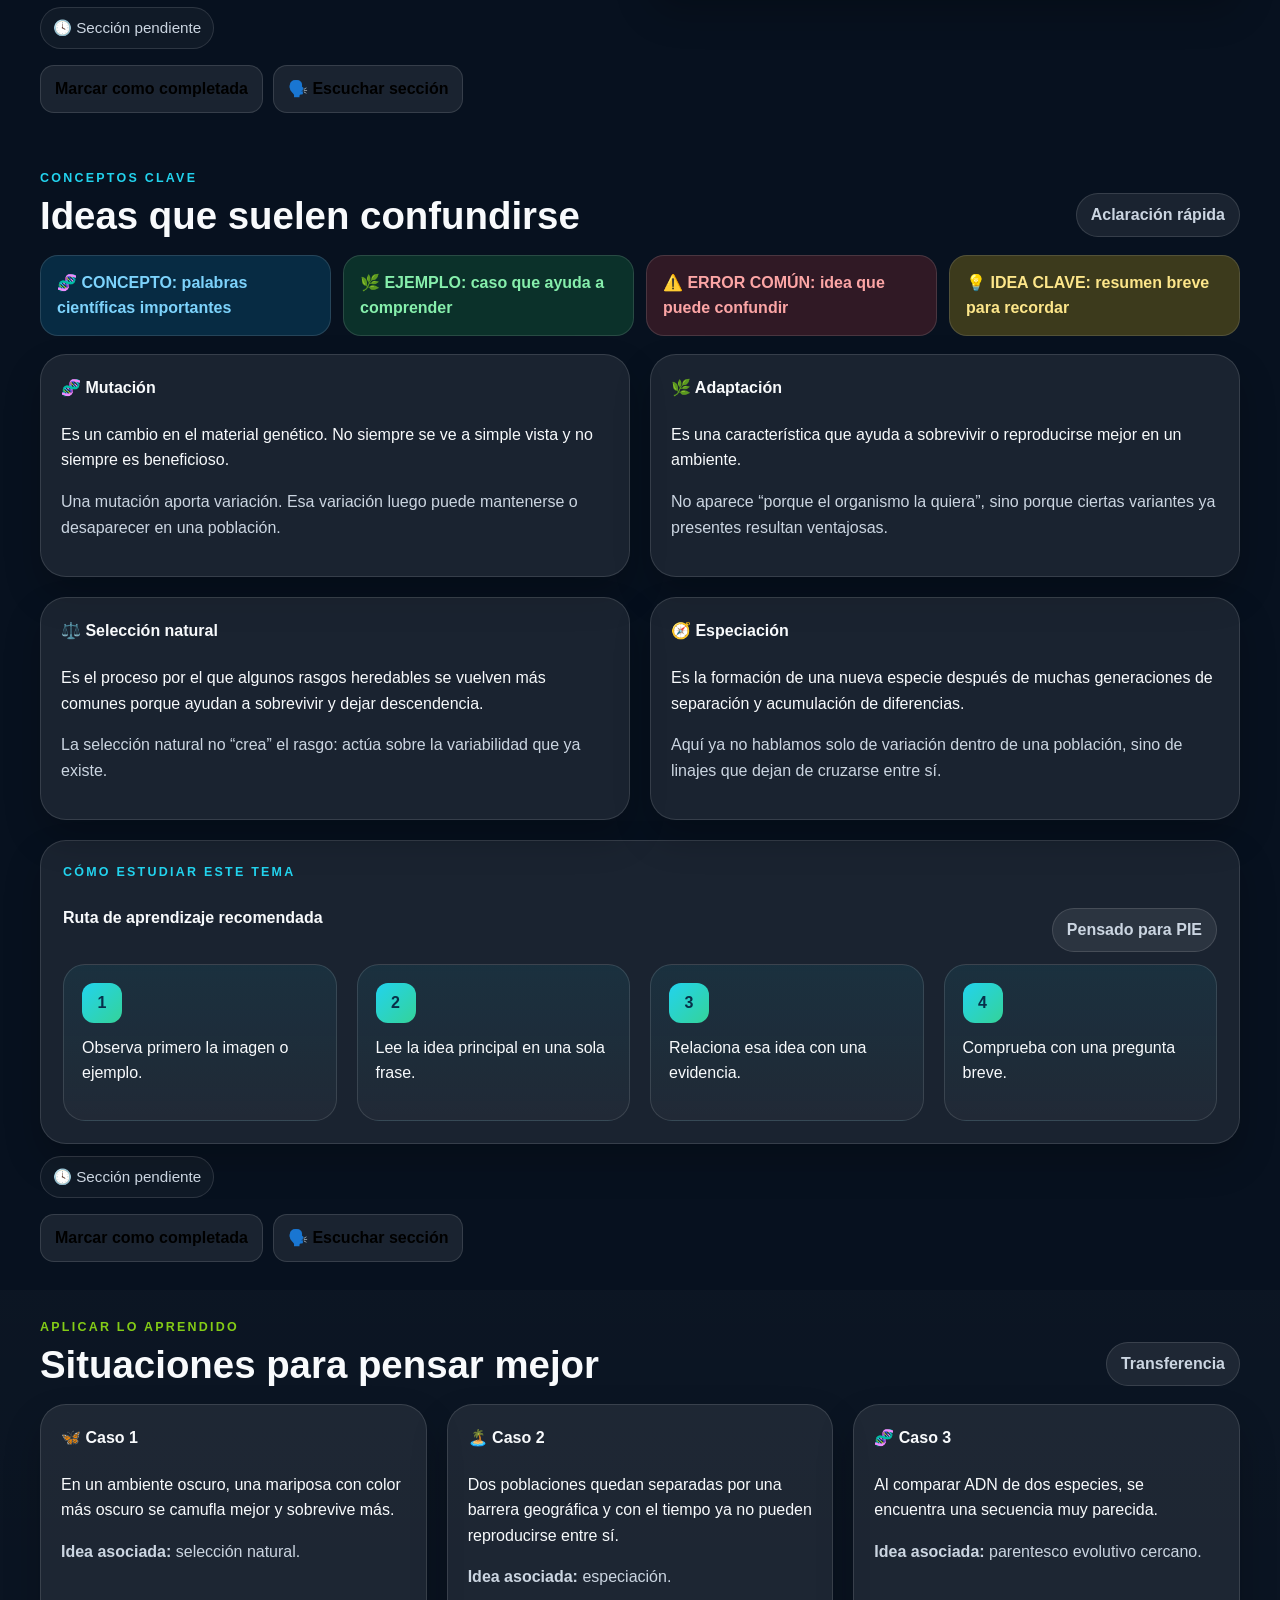
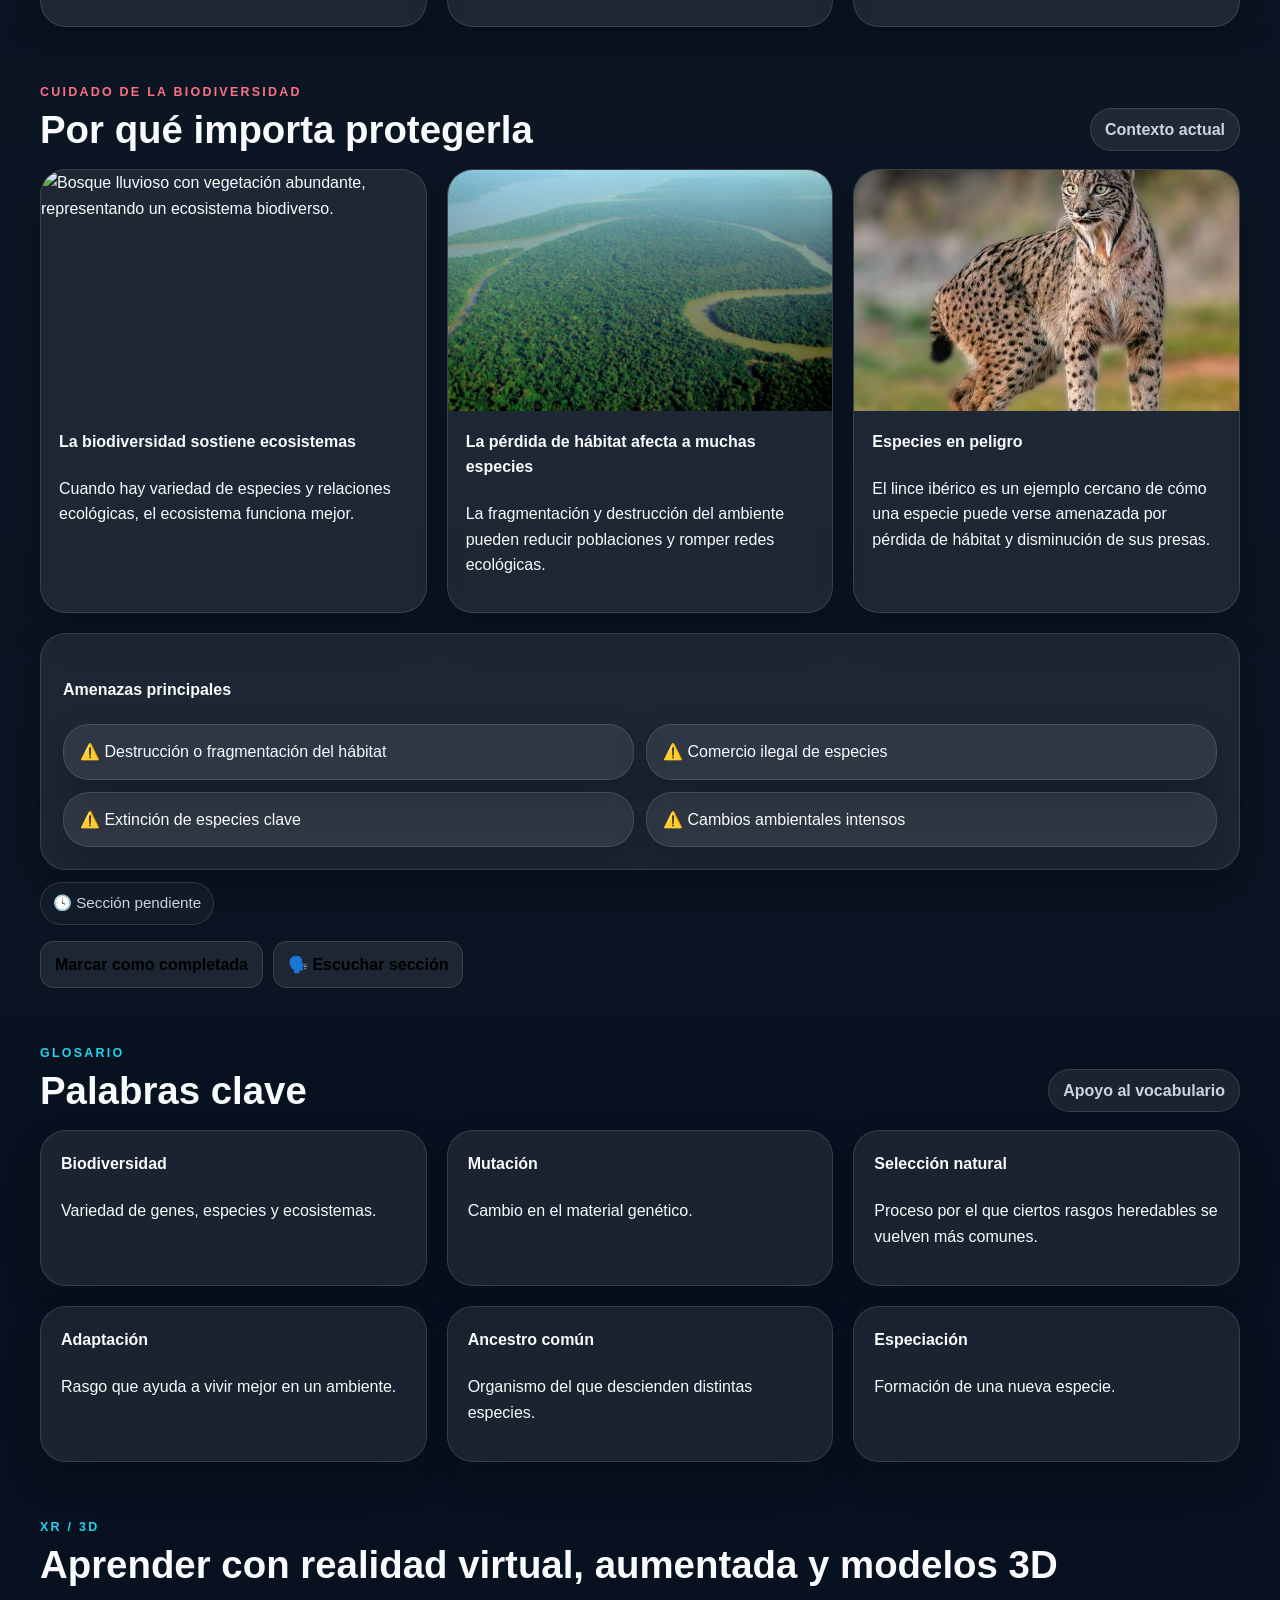
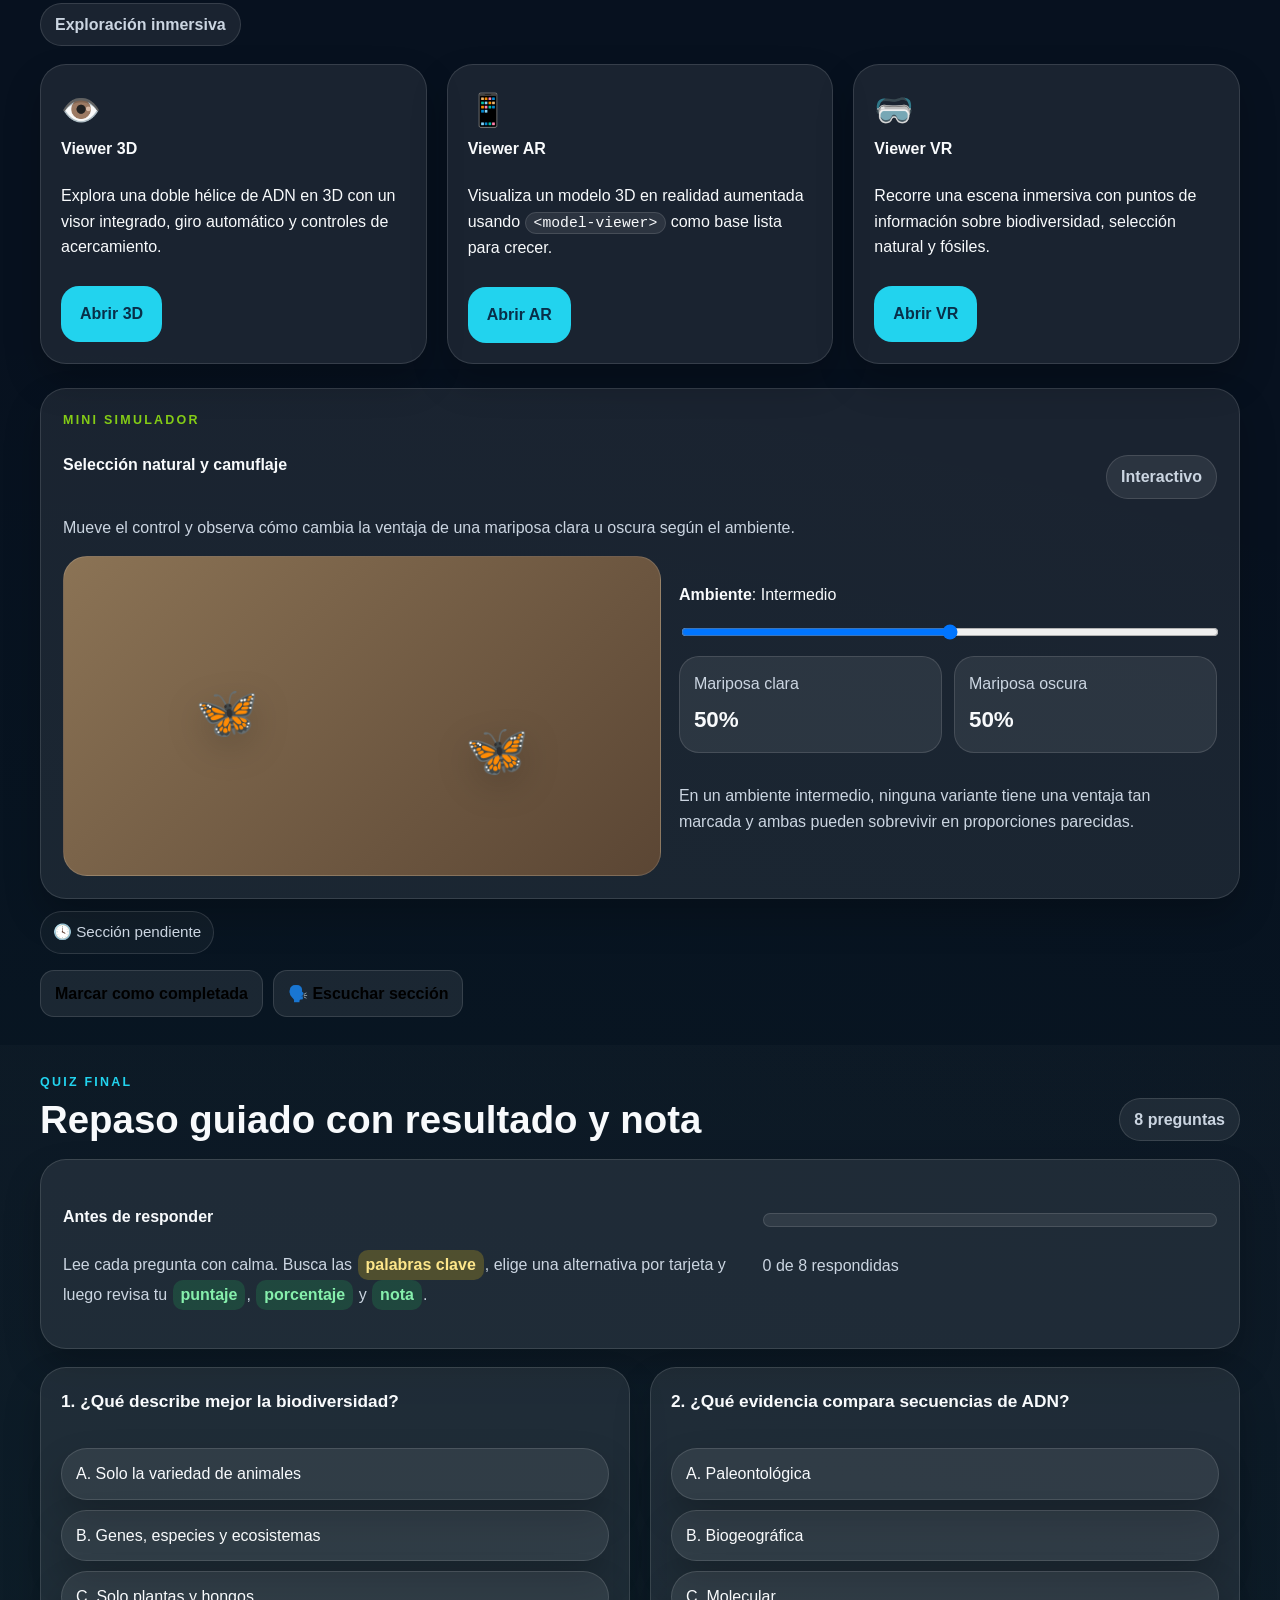
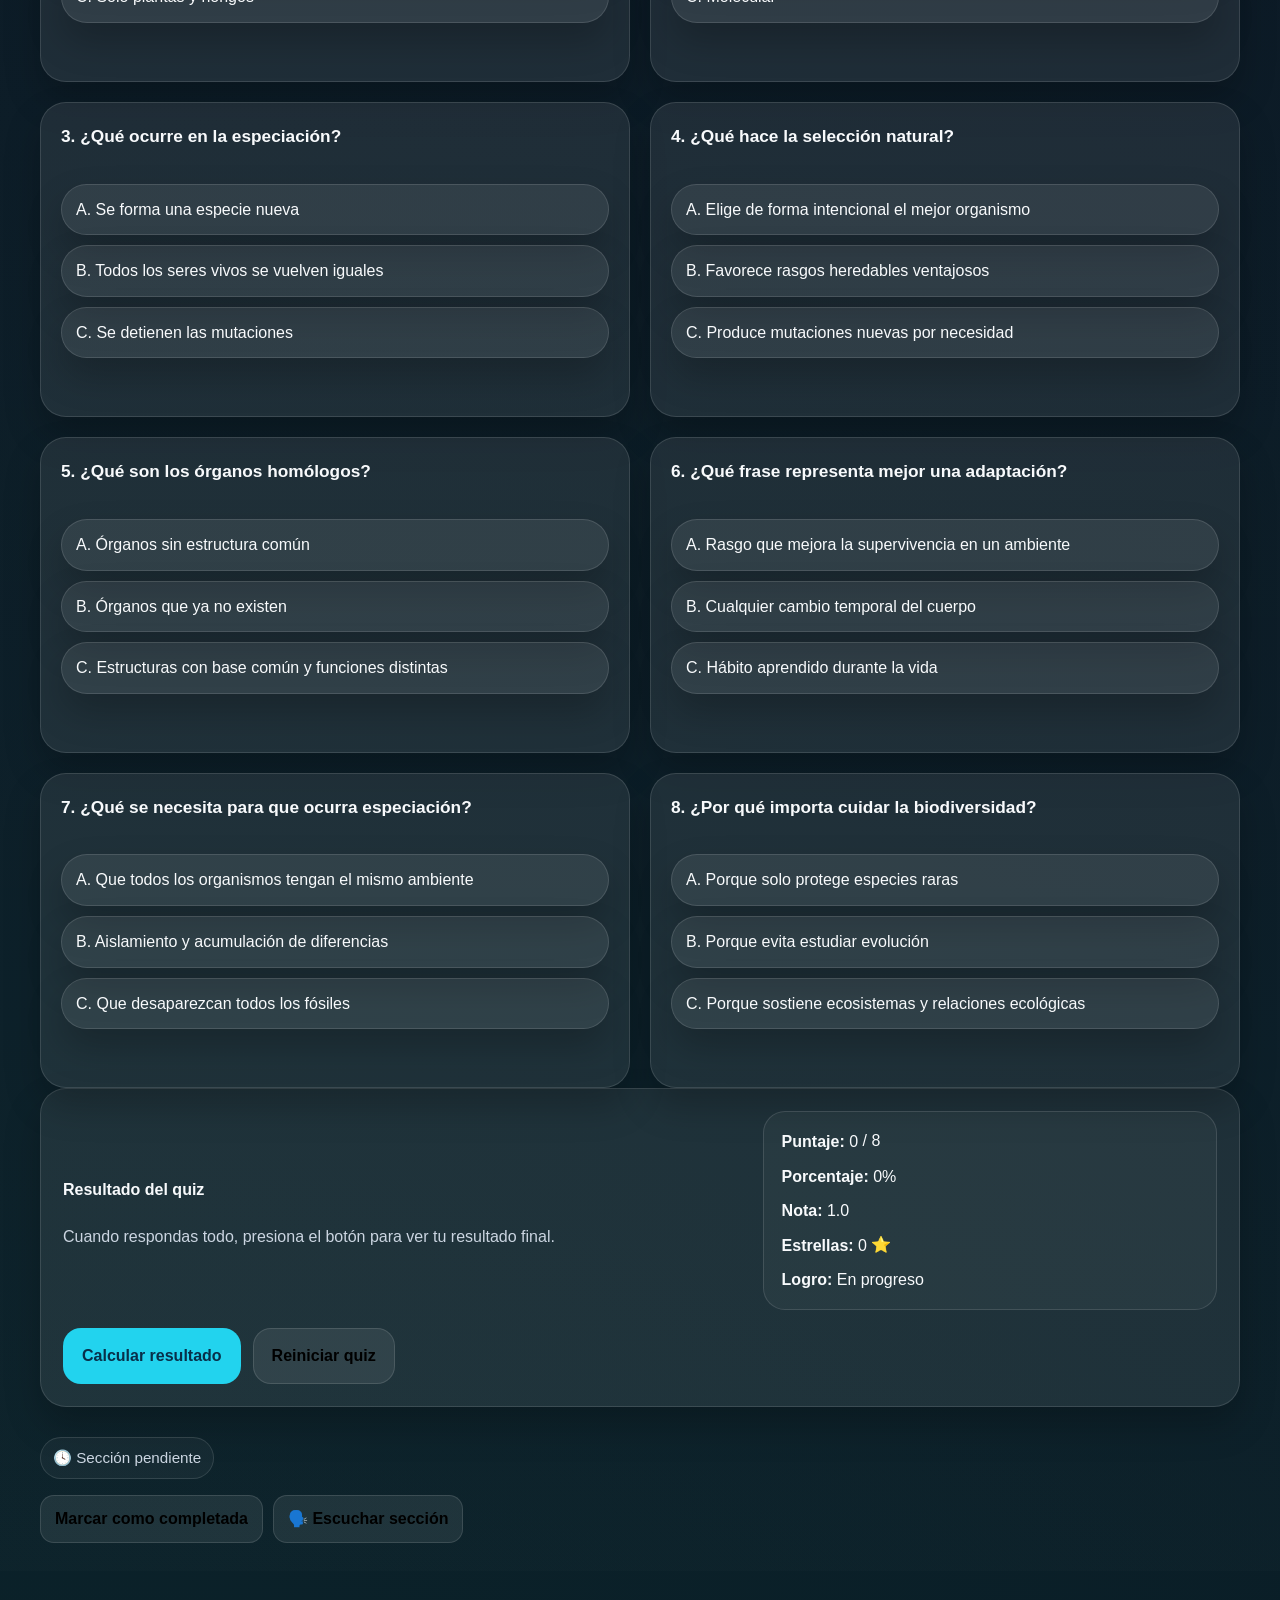
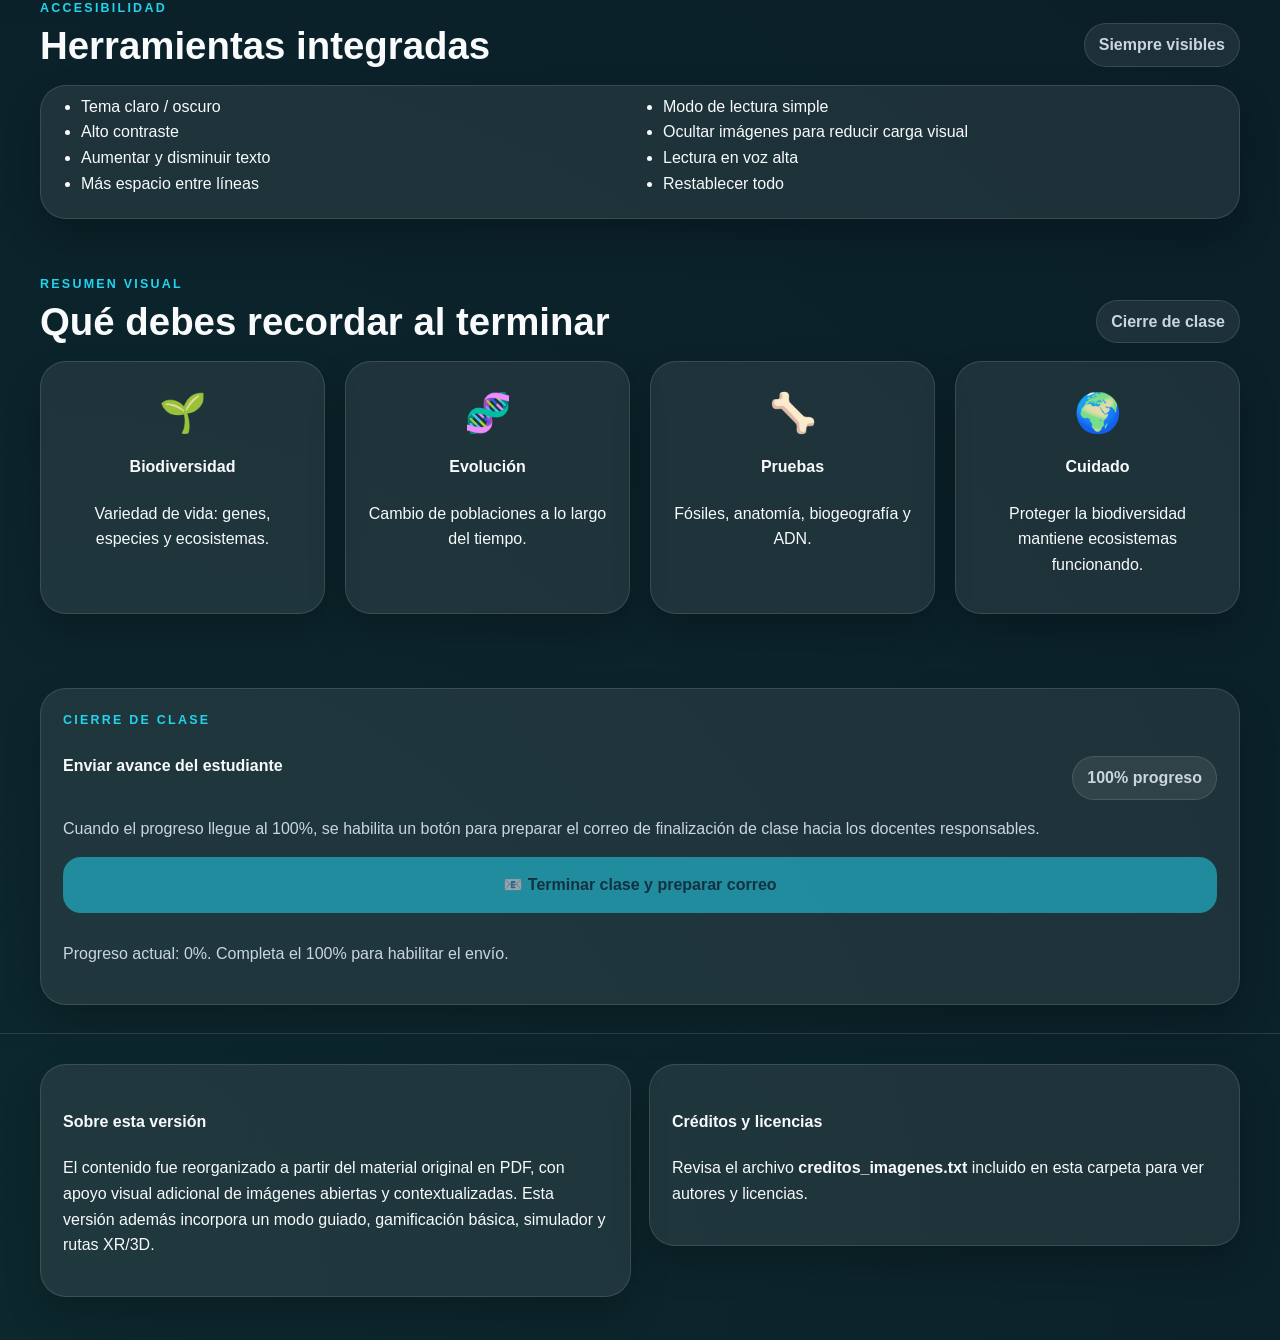
==== commit 35f9c057: "Add files via upload" ====
--- a/index.html
+++ b/index.html
@@ -719,7 +719,25 @@
       </div>
     </section>
 
-  </main>
+  
+        <section id="finish-class" class="section container">
+          <div class="panel finish-class-panel">
+            <div class="section-head compact">
+              <div>
+                <p class="eyebrow">Cierre de clase</p>
+                <h4>Enviar avance del estudiante</h4>
+              </div>
+              <span class="pill">100% progreso</span>
+            </div>
+            <p class="muted">Cuando el progreso llegue al 100%, se habilita un botón para preparar el correo de finalización de clase hacia los docentes responsables.</p>
+            <div class="finish-actions">
+              <button type="button" class="btn btn-primary" id="finishClassBtn" disabled>📧 Terminar clase y preparar correo</button>
+              <p class="muted" id="finishClassMsg">Completa primero todas las secciones o llega al 100%.</p>
+            </div>
+          </div>
+        </section>
+        
+</main>
 
   <footer class="site-footer">
     <div class="container footer-grid">
--- a/assets/css/styles.css
+++ b/assets/css/styles.css
@@ -916,3 +916,21 @@
     grid-template-columns: 1fr;
   }
 }
+
+
+/* Cierre de clase / correo */
+.finish-class-panel {
+  margin-top: 18px;
+}
+.finish-actions {
+  display: grid;
+  gap: 12px;
+  align-items: start;
+}
+#finishClassBtn[disabled] {
+  opacity: .55;
+  cursor: not-allowed;
+}
+.finish-class-panel .btn {
+  cursor: pointer;
+}
